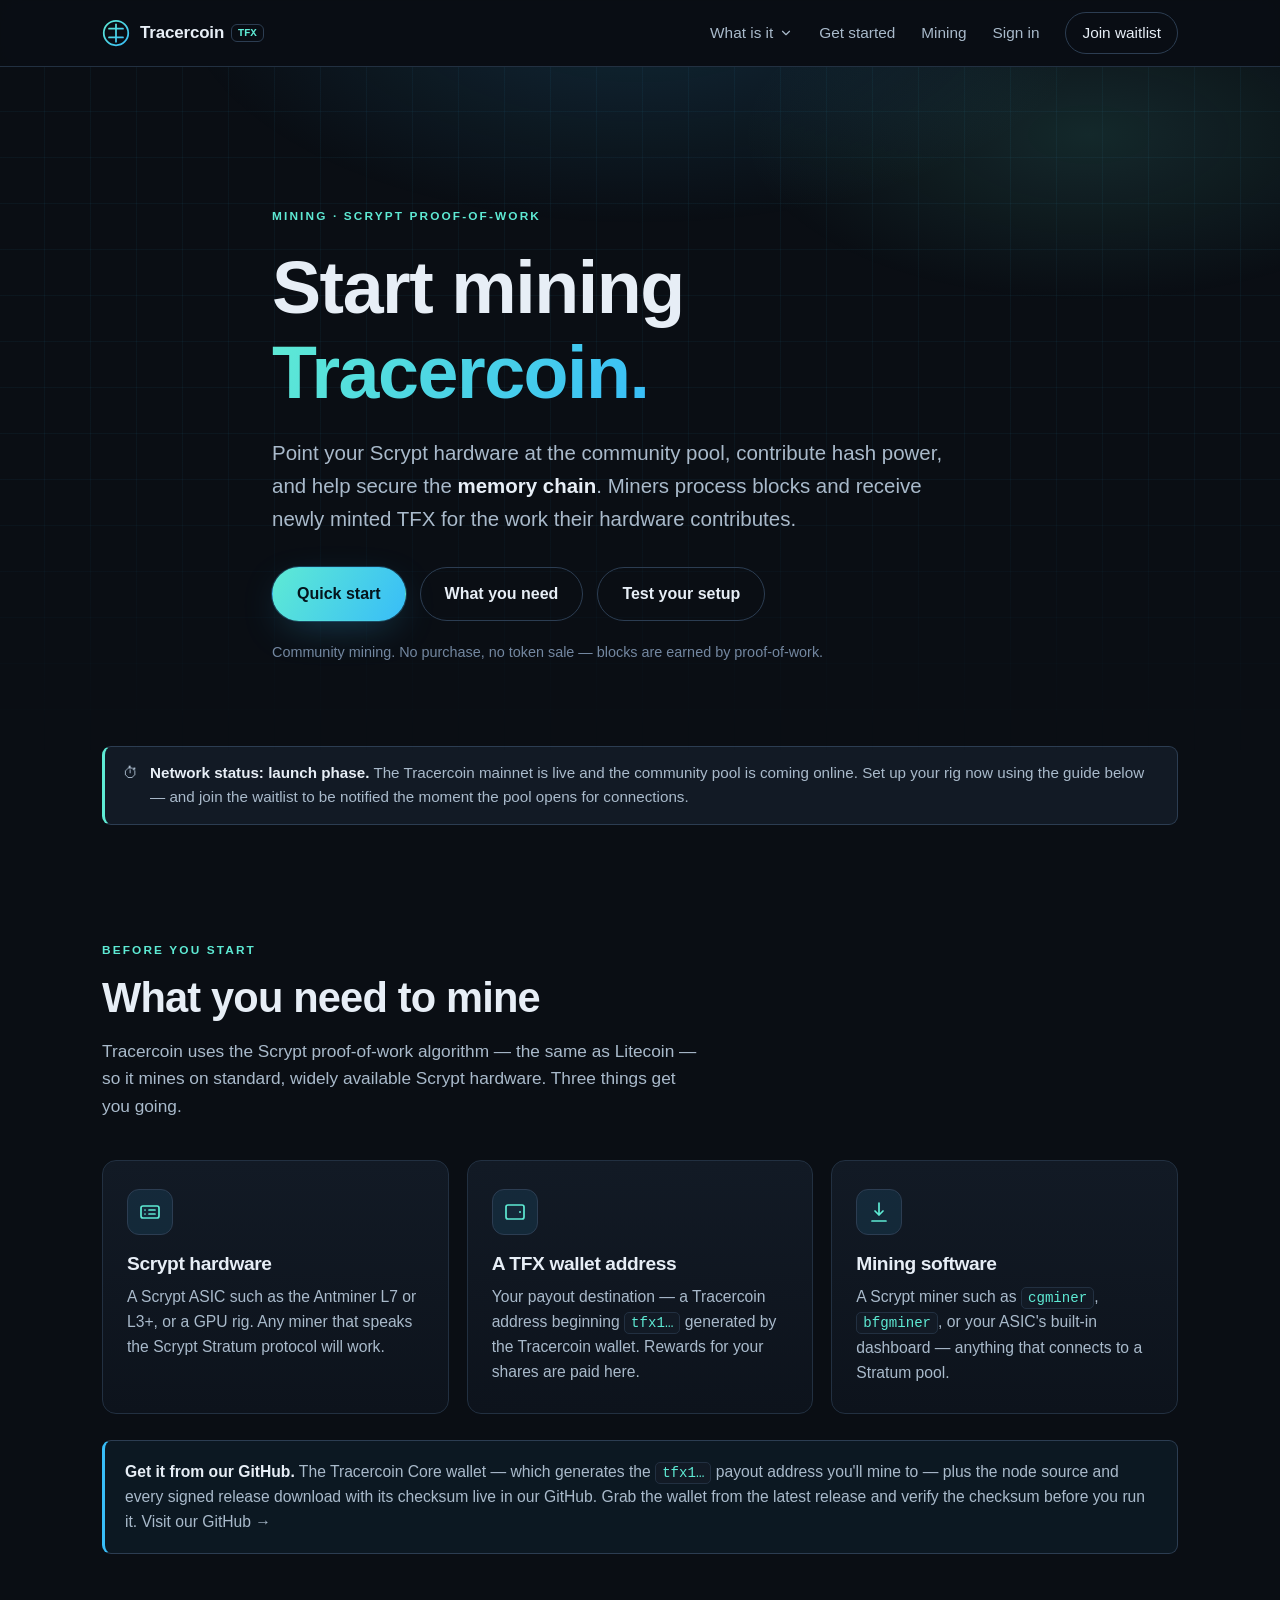
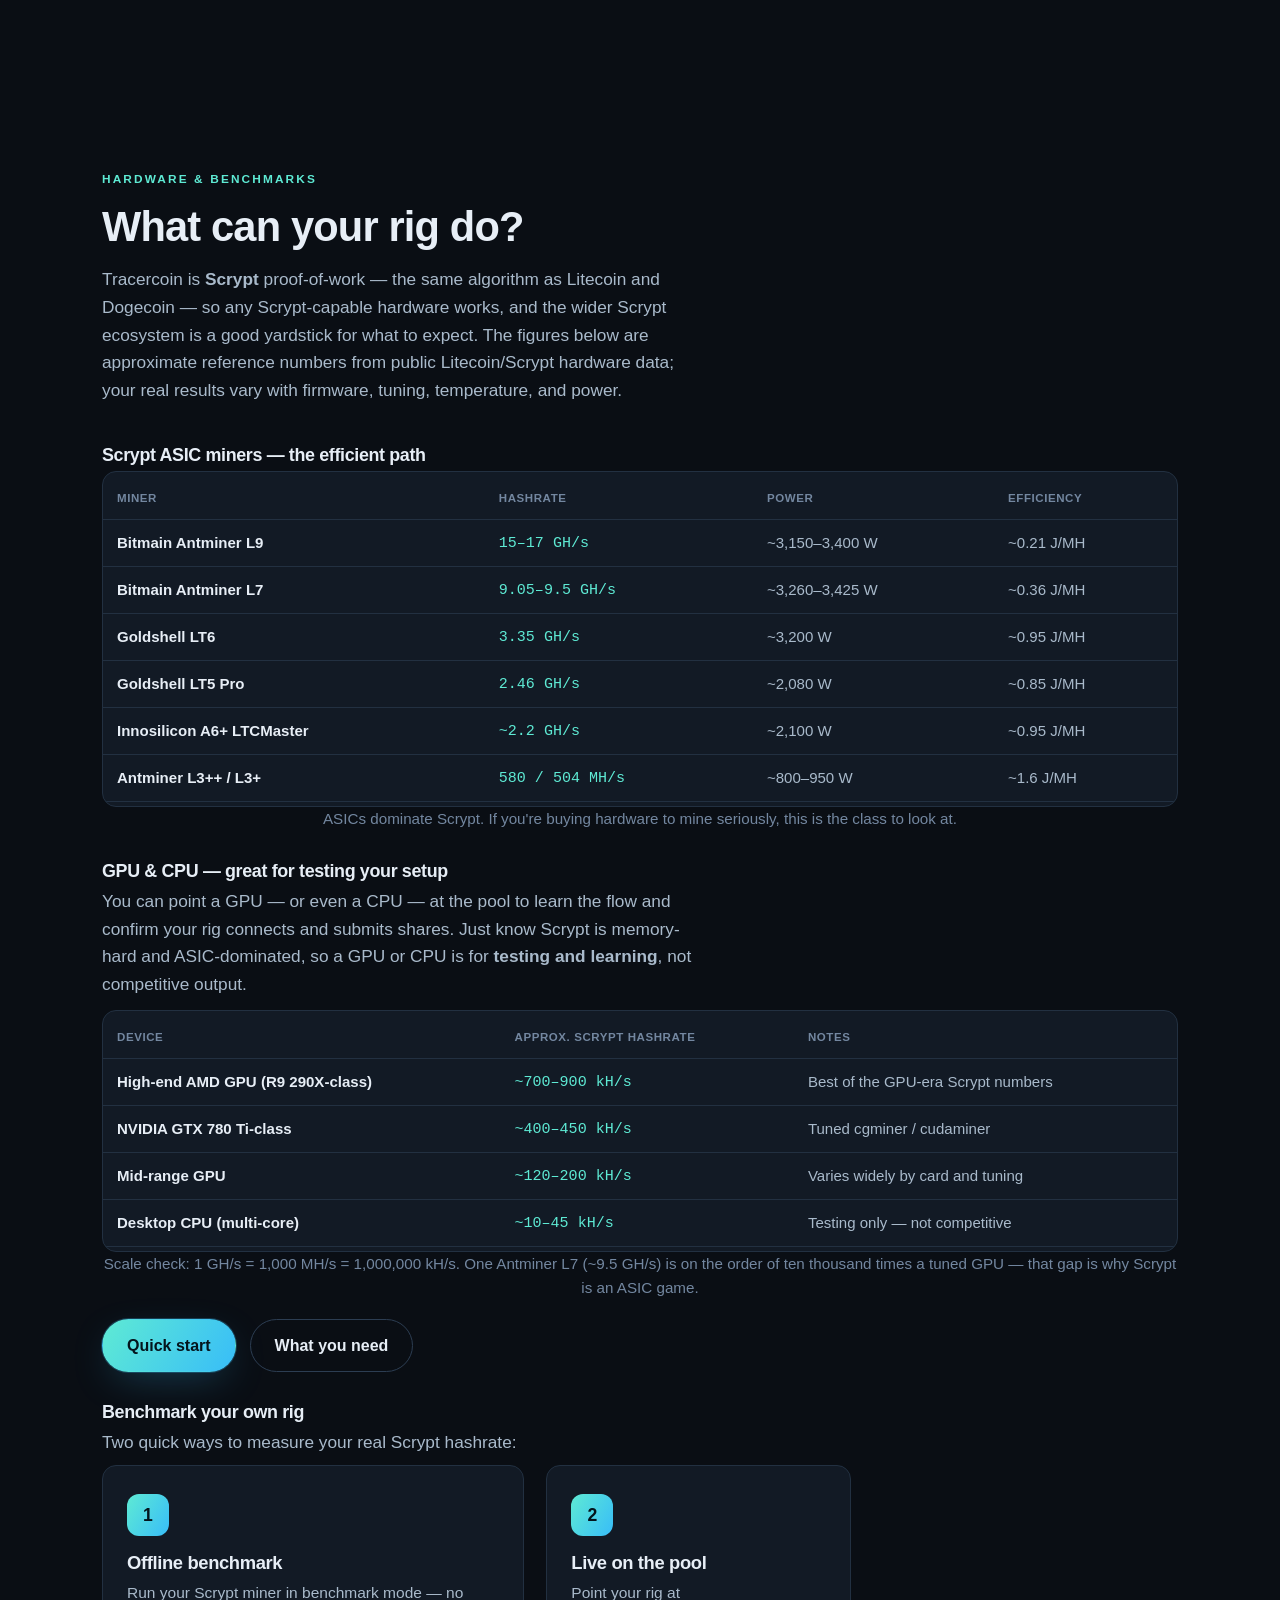
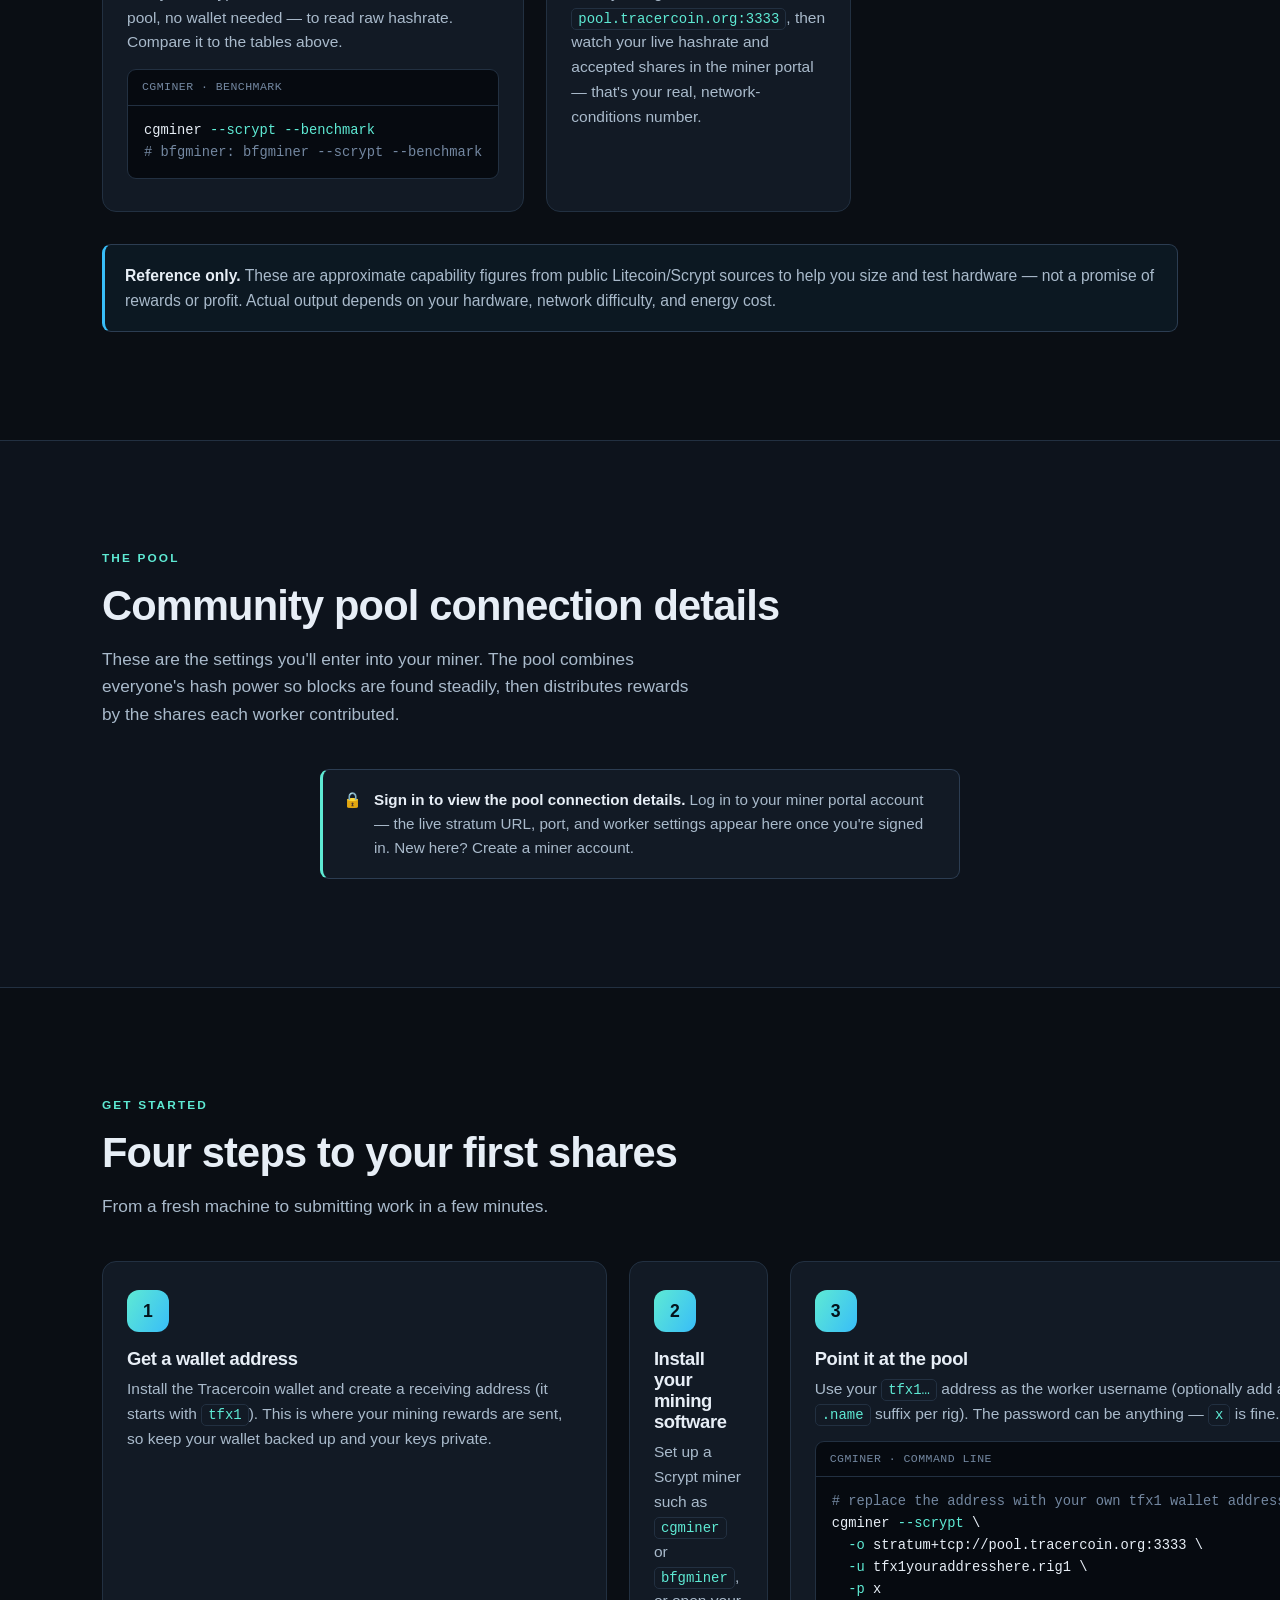
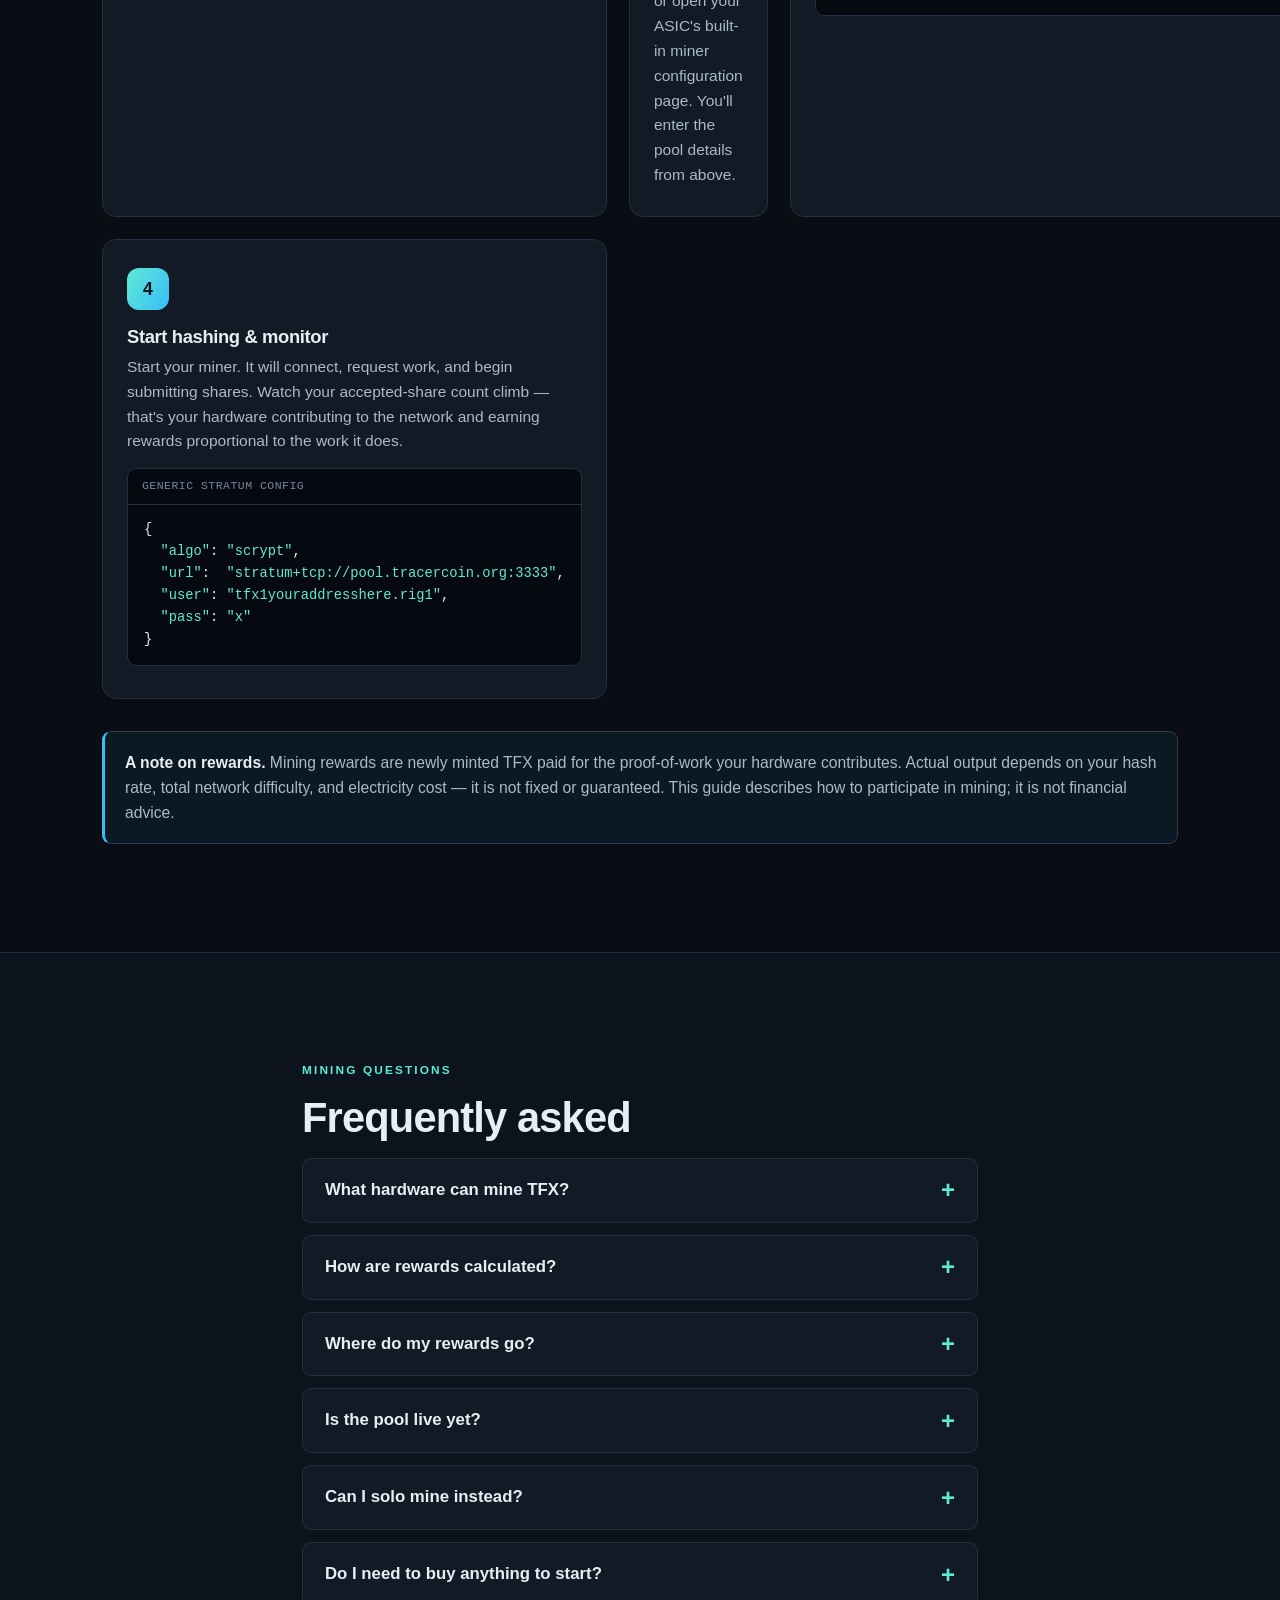
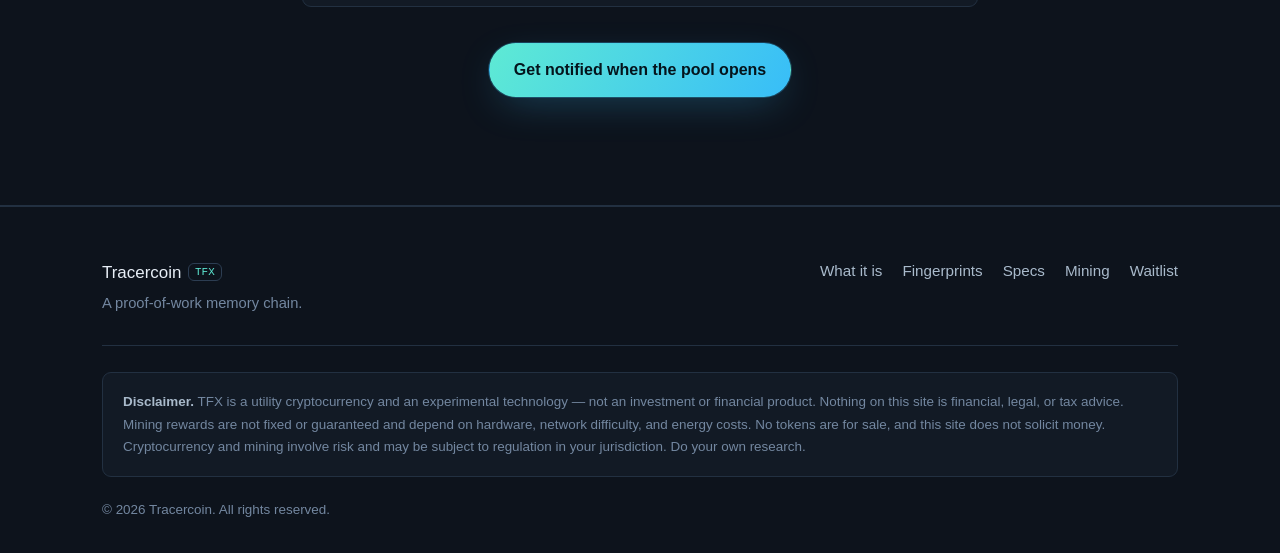
==== pool/index.html @ 8324f212 "Add GitHub downloads/source callout under 'What you need to mine'" ====
<!DOCTYPE html>
<html lang="en" data-tfx-auth="out" data-tfx-list="no" data-tfx-reg="no">
<head>
  <meta charset="UTF-8" />
  <meta name="viewport" content="width=device-width, initial-scale=1.0" />
  <title>Start Mining Tracercoin (TFX) — Pool Get-Started Guide</title>
  <meta name="description" content="Get started mining Tracercoin (TFX) on the community Scrypt pool. Point your Scrypt hardware at pool.tracercoin.org, configure a worker, and help secure the memory chain. Step-by-step setup guide." />

  <!-- Open Graph / social -->
  <meta property="og:type" content="website" />
  <meta property="og:title" content="Start Mining Tracercoin (TFX) — Pool Get-Started Guide" />
  <meta property="og:description" content="Point your Scrypt hardware at the Tracercoin community pool and help secure the proof-of-work memory chain. Step-by-step setup." />
  <meta property="og:url" content="https://tracercoin.org/pool/" />
  <meta property="og:image" content="/assets/og-image.svg" />
  <meta name="twitter:card" content="summary_large_image" />
  <meta name="theme-color" content="#0a0e14" />

  <link rel="icon" type="image/svg+xml" href="/assets/favicon.svg" />
  <link rel="stylesheet" href="/css/styles.css" />
  <!-- sets <html data-tfx-*> before paint (see /js/auth-state.js) -->
  <script src="/js/auth-state.js"></script>

  <style>
    /* Page-local styles for mining config blocks — uses the site's own tokens */
    .status-banner {
      display: flex; gap: 12px; align-items: flex-start;
      max-width: var(--maxw); margin: 0 auto; padding: 14px 18px;
      background: var(--surface); border: 1px solid var(--border-2);
      border-left: 3px solid var(--accent-2); border-radius: var(--radius-sm);
      color: var(--text-soft); font-size: .95rem;
    }
    .status-banner strong { color: var(--text); }
    .codeblock {
      position: relative; margin: 14px 0 4px;
      background: #060a10; border: 1px solid var(--border);
      border-radius: var(--radius-sm); overflow: hidden;
    }
    .codeblock-head {
      display: flex; justify-content: space-between; align-items: center;
      padding: 8px 14px; border-bottom: 1px solid var(--border);
      font-family: var(--mono); font-size: .72rem; letter-spacing: .04em;
      text-transform: uppercase; color: var(--text-dim);
    }
    .codeblock pre {
      margin: 0; padding: 14px 16px; overflow-x: auto;
      font-family: var(--mono); font-size: .86rem; line-height: 1.6;
      color: var(--text); tab-size: 2;
    }
    .codeblock pre .tok { color: var(--accent-2); }
    .codeblock pre .cmt { color: var(--text-dim); }
    .req-grid {
      display: grid; grid-template-columns: repeat(auto-fit, minmax(220px, 1fr));
      gap: 18px; margin-top: 26px;
    }
    .pool-params {
      display: grid; grid-template-columns: repeat(auto-fit, minmax(200px, 1fr));
      gap: 1px; background: var(--border); border: 1px solid var(--border);
      border-radius: var(--radius); overflow: hidden; margin-top: 24px;
    }
    .pool-param { background: var(--surface); padding: 18px 20px; }
    .pool-param dt { font-size: .74rem; text-transform: uppercase; letter-spacing: .06em; color: var(--text-dim); margin: 0 0 6px; }
    .pool-param dd { margin: 0; font-family: var(--mono); font-size: 1.02rem; color: var(--accent-2); word-break: break-all; }
    .inline-code { font-family: var(--mono); font-size: .9em; color: var(--accent-2); background: var(--surface); padding: 2px 6px; border-radius: 5px; border: 1px solid var(--border); }
    .bench { width: 100%; border-collapse: collapse; font-size: .94rem; margin: 6px 0 4px; }
    .bench th, .bench td { text-align: left; padding: 11px 14px; border-bottom: 1px solid var(--border); }
    .bench thead th { color: var(--text-dim); font-size: .72rem; text-transform: uppercase; letter-spacing: .05em; font-weight: 600; }
    .bench td { color: var(--text-soft); }
    .bench tbody td:first-child { color: var(--text); font-weight: 600; }
    .bench tbody td:nth-child(2) { font-family: var(--mono); color: var(--accent-2); white-space: nowrap; }
    .bench tbody tr:hover { background: var(--bg-alt); }
    .bench-wrap { overflow-x: auto; border: 1px solid var(--border); border-radius: var(--radius); background: var(--surface); }
    .hw-sub { margin: 30px 0 6px; font-size: 1.12rem; }
  </style>
</head>
<body>
  <a class="skip-link" href="#main">Skip to main content</a>

  <!-- ============ HEADER / NAV ============ -->
  <header class="site-header" id="top">
    <nav class="nav container" aria-label="Primary">
      <a class="brand" href="/" aria-label="Tracercoin home">
        <span class="brand-mark" aria-hidden="true">
          <svg viewBox="0 0 32 32" width="28" height="28" role="img" aria-hidden="true">
            <defs>
              <linearGradient id="lg" x1="0" y1="0" x2="1" y2="1">
                <stop offset="0" stop-color="#5eead4" />
                <stop offset="1" stop-color="#38bdf8" />
              </linearGradient>
            </defs>
            <circle cx="16" cy="16" r="14" fill="none" stroke="url(#lg)" stroke-width="2" />
            <path d="M16 6 v20 M8 11 h16 M8 21 h16" fill="none" stroke="url(#lg)" stroke-width="2" stroke-linecap="round" />
          </svg>
        </span>
        <span class="brand-name">Tracercoin <span class="ticker">TFX</span></span>
      </a>

      <button class="nav-toggle" aria-expanded="false" aria-controls="nav-links" aria-label="Toggle navigation menu">
        <span></span><span></span><span></span>
      </button>

      <ul class="nav-links" id="nav-links">
        <li class="nav-has-dropdown">
          <details class="nav-dropdown">
            <summary>What is it
              <svg class="caret" viewBox="0 0 24 24" width="14" height="14" aria-hidden="true"><path d="M6 9l6 6 6-6" fill="none" stroke="currentColor" stroke-width="2" stroke-linecap="round" stroke-linejoin="round"/></svg>
            </summary>
            <ul class="dropdown-menu">
              <li><a href="/about/#what">What is Tracercoin?<small>The proof-of-work memory chain</small></a></li>
              <li><a href="/about/#wallet">What is the Tracercoin wallet?<small>Hold, send &amp; receive TFX</small></a></li>
              <li><a href="/about/#exchange">What is the Tracercoin exchange?<small>Trading TFX — what's planned</small></a></li>
            </ul>
          </details>
        </li>
        <li><a href="/">Get started</a></li>
        <li><a href="/pool/" aria-current="page">Mining</a></li>
        <li data-tfx="auth-only"><a href="/status/">Status</a></li>
        <li data-tfx="auth-only"><a href="/portal/">Miner portal</a></li>
        <li data-tfx="auth-only"><button type="button" class="btn btn-ghost btn-sm" data-tfx-logout>Sign out</button></li>
        <li data-tfx="noauth-only"><a href="/portal/">Sign in</a></li>
        <li data-tfx="anon-only"><a class="btn btn-ghost btn-sm" href="/#waitlist">Join waitlist</a></li>
      </ul>
    </nav>
  </header>

  <main id="main">

    <!-- ============ HERO ============ -->
    <section class="hero" aria-labelledby="hero-title">
      <div class="hero-grid" aria-hidden="true"></div>
      <div class="container hero-inner">
        <p class="eyebrow">Mining &middot; Scrypt proof-of-work</p>
        <h1 id="hero-title">Start mining<br /><span class="grad-text">Tracercoin.</span></h1>
        <p class="hero-sub">
          Point your Scrypt hardware at the community pool, contribute hash power, and help secure the
          <strong>memory chain</strong>. Miners process blocks and receive newly minted TFX for the
          work their hardware contributes.
        </p>
        <div class="hero-cta">
          <a class="btn btn-primary" href="/pool/quick-start/">Quick start</a>
          <a class="btn btn-ghost" href="#requirements">What you need</a>
          <a class="btn btn-ghost" href="/pool/test-setup/">Test your setup</a>
        </div>
        <p class="hero-note">Community mining. No purchase, no token sale — blocks are earned by proof-of-work.</p>
      </div>
    </section>

    <div class="container" style="margin-top:-14px;margin-bottom:8px;">
      <div class="status-banner" role="note">
        <span aria-hidden="true">&#9201;</span>
        <span><strong>Network status: launch phase.</strong> The Tracercoin mainnet is live and the
        community pool is coming online. Set up your rig now using the guide below — and
        <a href="/#waitlist">join the waitlist</a> to be notified the moment the pool opens for
        connections.</span>
      </div>
    </div>

    <!-- ============ WHAT YOU NEED ============ -->
    <section id="requirements" class="section" aria-labelledby="req-title">
      <div class="container">
        <p class="section-eyebrow">Before you start</p>
        <h2 id="req-title" class="section-title">What you need to mine</h2>
        <p class="section-lead">
          Tracercoin uses the Scrypt proof-of-work algorithm — the same as Litecoin — so it mines on
          standard, widely available Scrypt hardware. Three things get you going.
        </p>

        <div class="req-grid">
          <article class="card">
            <div class="card-icon" aria-hidden="true">
              <svg viewBox="0 0 24 24" width="24" height="24"><rect x="3" y="6" width="18" height="12" rx="2" fill="none" stroke="currentColor" stroke-width="1.7"/><path d="M7 10h0M7 14h0M11 10h6M11 14h6" stroke="currentColor" stroke-width="1.7" stroke-linecap="round"/></svg>
            </div>
            <h3>Scrypt hardware</h3>
            <p>A Scrypt ASIC such as the Antminer L7 or L3+, or a GPU rig. Any miner that speaks the
              Scrypt Stratum protocol will work.</p>
          </article>

          <article class="card">
            <div class="card-icon" aria-hidden="true">
              <svg viewBox="0 0 24 24" width="24" height="24"><path d="M3 7a2 2 0 0 1 2-2h14a2 2 0 0 1 2 2v10a2 2 0 0 1-2 2H5a2 2 0 0 1-2-2Z M16 12h2" fill="none" stroke="currentColor" stroke-width="1.7" stroke-linejoin="round"/></svg>
            </div>
            <h3>A TFX wallet address</h3>
            <p>Your payout destination — a Tracercoin address beginning <span class="inline-code">tfx1&hellip;</span>
              generated by the Tracercoin wallet. Rewards for your shares are paid here.</p>
          </article>

          <article class="card">
            <div class="card-icon" aria-hidden="true">
              <svg viewBox="0 0 24 24" width="24" height="24"><path d="M12 3v12m0 0 4-4m-4 4-4-4M5 21h14" fill="none" stroke="currentColor" stroke-width="1.7" stroke-linejoin="round" stroke-linecap="round"/></svg>
            </div>
            <h3>Mining software</h3>
            <p>A Scrypt miner such as <span class="inline-code">cgminer</span>,
              <span class="inline-code">bfgminer</span>, or your ASIC's built-in dashboard —
              anything that connects to a Stratum pool.</p>
          </article>
        </div>

        <div class="callout" role="note" style="margin-top:26px;">
          <strong>Get it from our GitHub.</strong> The Tracercoin Core wallet — which generates the
          <span class="inline-code">tfx1…</span> payout address you'll mine to — plus the node source and
          every signed release download with its checksum live in our GitHub. Grab the wallet from the
          latest release and verify the checksum before you run it.
          <a href="https://github.com/TraceRcoin" target="_blank" rel="noopener">Visit our GitHub &rarr;</a>
        </div>
      </div>
    </section>

    <!-- ============ HARDWARE & BENCHMARKS ============ -->
    <section id="hardware" class="section" aria-labelledby="hw-title">
      <div class="container">
        <p class="section-eyebrow">Hardware &amp; benchmarks</p>
        <h2 id="hw-title" class="section-title">What can your rig do?</h2>
        <p class="section-lead">
          Tracercoin is <strong>Scrypt</strong> proof-of-work — the same algorithm as Litecoin and
          Dogecoin — so any Scrypt-capable hardware works, and the wider Scrypt ecosystem is a good
          yardstick for what to expect. The figures below are approximate reference numbers from
          public Litecoin/Scrypt hardware data; your real results vary with firmware, tuning,
          temperature, and power.
        </p>

        <h3 class="hw-sub">Scrypt ASIC miners — the efficient path</h3>
        <div class="bench-wrap">
          <table class="bench">
            <thead><tr><th>Miner</th><th>Hashrate</th><th>Power</th><th>Efficiency</th></tr></thead>
            <tbody>
              <tr><td>Bitmain Antminer L9</td><td>15–17 GH/s</td><td>~3,150–3,400 W</td><td>~0.21 J/MH</td></tr>
              <tr><td>Bitmain Antminer L7</td><td>9.05–9.5 GH/s</td><td>~3,260–3,425 W</td><td>~0.36 J/MH</td></tr>
              <tr><td>Goldshell LT6</td><td>3.35 GH/s</td><td>~3,200 W</td><td>~0.95 J/MH</td></tr>
              <tr><td>Goldshell LT5 Pro</td><td>2.46 GH/s</td><td>~2,080 W</td><td>~0.85 J/MH</td></tr>
              <tr><td>Innosilicon A6+ LTCMaster</td><td>~2.2 GH/s</td><td>~2,100 W</td><td>~0.95 J/MH</td></tr>
              <tr><td>Antminer L3++ / L3+</td><td>580 / 504 MH/s</td><td>~800–950 W</td><td>~1.6 J/MH</td></tr>
            </tbody>
          </table>
        </div>
        <p class="mining-note">ASICs dominate Scrypt. If you're buying hardware to mine seriously, this is the class to look at.</p>

        <h3 class="hw-sub">GPU &amp; CPU — great for testing your setup</h3>
        <p class="section-lead" style="margin-bottom:12px;">
          You can point a GPU — or even a CPU — at the pool to learn the flow and confirm your rig
          connects and submits shares. Just know Scrypt is memory-hard and ASIC-dominated, so a
          GPU or CPU is for <strong>testing and learning</strong>, not competitive output.
        </p>
        <div class="bench-wrap">
          <table class="bench">
            <thead><tr><th>Device</th><th>Approx. Scrypt hashrate</th><th>Notes</th></tr></thead>
            <tbody>
              <tr><td>High-end AMD GPU (R9 290X-class)</td><td>~700–900 kH/s</td><td>Best of the GPU-era Scrypt numbers</td></tr>
              <tr><td>NVIDIA GTX 780 Ti-class</td><td>~400–450 kH/s</td><td>Tuned cgminer / cudaminer</td></tr>
              <tr><td>Mid-range GPU</td><td>~120–200 kH/s</td><td>Varies widely by card and tuning</td></tr>
              <tr><td>Desktop CPU (multi-core)</td><td>~10–45 kH/s</td><td>Testing only — not competitive</td></tr>
            </tbody>
          </table>
        </div>
        <p class="mining-note">Scale check: 1&nbsp;GH/s = 1,000&nbsp;MH/s = 1,000,000&nbsp;kH/s. One Antminer L7 (~9.5&nbsp;GH/s) is on the order of ten thousand times a tuned GPU — that gap is why Scrypt is an ASIC game.</p>

        <div class="hero-cta" style="margin-top:18px;">
          <a class="btn btn-primary" href="/pool/quick-start/">Quick start</a>
          <a class="btn btn-ghost" href="#requirements">What you need</a>
        </div>

        <h3 class="hw-sub">Benchmark your own rig</h3>
        <p class="section-lead" style="margin-bottom:8px;">Two quick ways to measure your real Scrypt hashrate:</p>
        <ol class="steps">
          <li class="step">
            <div class="step-num" aria-hidden="true">1</div>
            <h3>Offline benchmark</h3>
            <p>Run your Scrypt miner in benchmark mode — no pool, no wallet needed — to read raw hashrate. Compare it to the tables above.</p>
            <div class="codeblock" role="group" aria-label="cgminer scrypt benchmark">
              <div class="codeblock-head"><span>cgminer &middot; benchmark</span></div>
              <pre>cgminer <span class="tok">--scrypt</span> <span class="tok">--benchmark</span>
<span class="cmt"># bfgminer: bfgminer --scrypt --benchmark</span></pre>
            </div>
          </li>
          <li class="step">
            <div class="step-num" aria-hidden="true">2</div>
            <h3>Live on the pool</h3>
            <p>Point your rig at <span class="inline-code">pool.tracercoin.org:3333</span>, then watch your live hashrate and accepted shares in the <a href="/portal/">miner portal</a> — that's your real, network-conditions number.</p>
          </li>
        </ol>

        <div class="callout" role="note" style="margin-top:24px;">
          <strong>Reference only.</strong> These are approximate capability figures from public
          Litecoin/Scrypt sources to help you size and test hardware — not a promise of rewards or
          profit. Actual output depends on your hardware, network difficulty, and energy cost.
        </div>
      </div>
    </section>

    <!-- ============ POOL DETAILS ============ -->
    <section id="pool" class="section section-alt" aria-labelledby="pool-title">
      <div class="container">
        <p class="section-eyebrow">The pool</p>
        <h2 id="pool-title" class="section-title">Community pool connection details</h2>
        <p class="section-lead">
          These are the settings you'll enter into your miner. The pool combines everyone's hash
          power so blocks are found steadily, then distributes rewards by the shares each worker
          contributed.
        </p>

        <!-- Not signed in yet: prompt to sign in before revealing live pool details -->
        <div class="gate-note" data-tfx="noauth-only" role="note">
          <span aria-hidden="true">&#128274;</span>
          <span><strong>Sign in to view the pool connection details.</strong>
          Log in to your <a href="/portal/">miner portal</a> account — the live stratum URL, port,
          and worker settings appear here once you're signed in. New here?
          <a href="/portal/">Create a miner account</a>.</span>
        </div>

        <dl class="pool-params" data-tfx="auth-only" aria-label="Tracercoin pool connection parameters">
          <div class="pool-param">
            <dt>Stratum URL</dt>
            <dd>stratum+tcp://pool.tracercoin.org</dd>
          </div>
          <div class="pool-param">
            <dt>Port</dt>
            <dd>3333</dd>
          </div>
          <div class="pool-param">
            <dt>Algorithm</dt>
            <dd>Scrypt</dd>
          </div>
          <div class="pool-param">
            <dt>Username</dt>
            <dd>your-tfx1-address.worker</dd>
          </div>
          <div class="pool-param">
            <dt>Password</dt>
            <dd>x</dd>
          </div>
          <div class="pool-param">
            <dt>Pool fee</dt>
            <dd>2%</dd>
          </div>
        </dl>
      </div>
    </section>

    <!-- ============ QUICK START ============ -->
    <section id="quickstart" class="section" aria-labelledby="qs-title">
      <div class="container">
        <p class="section-eyebrow">Get started</p>
        <h2 id="qs-title" class="section-title">Four steps to your first shares</h2>
        <p class="section-lead">
          From a fresh machine to submitting work in a few minutes.
        </p>

        <ol class="steps">
          <li class="step">
            <div class="step-num" aria-hidden="true">1</div>
            <h3>Get a wallet address</h3>
            <p>Install the Tracercoin wallet and create a receiving address (it starts with
              <span class="inline-code">tfx1</span>). This is where your mining rewards are sent, so
              keep your wallet backed up and your keys private.</p>
          </li>
          <li class="step">
            <div class="step-num" aria-hidden="true">2</div>
            <h3>Install your mining software</h3>
            <p>Set up a Scrypt miner such as <span class="inline-code">cgminer</span> or
              <span class="inline-code">bfgminer</span>, or open your ASIC's built-in miner
              configuration page. You'll enter the pool details from above.</p>
          </li>
          <li class="step">
            <div class="step-num" aria-hidden="true">3</div>
            <h3>Point it at the pool</h3>
            <p>Use your <span class="inline-code">tfx1&hellip;</span> address as the worker username
              (optionally add a <span class="inline-code">.name</span> suffix per rig). The password
              can be anything — <span class="inline-code">x</span> is fine.</p>

            <div class="codeblock" role="group" aria-label="cgminer example command">
              <div class="codeblock-head"><span>cgminer &middot; command line</span></div>
              <pre><span class="cmt"># replace the address with your own tfx1 wallet address</span>
cgminer <span class="tok">--scrypt</span> \
  <span class="tok">-o</span> stratum+tcp://pool.tracercoin.org:3333 \
  <span class="tok">-u</span> tfx1youraddresshere.rig1 \
  <span class="tok">-p</span> x</pre>
            </div>
          </li>
          <li class="step">
            <div class="step-num" aria-hidden="true">4</div>
            <h3>Start hashing &amp; monitor</h3>
            <p>Start your miner. It will connect, request work, and begin submitting shares. Watch
              your accepted-share count climb — that's your hardware contributing to the network and
              earning rewards proportional to the work it does.</p>

            <div class="codeblock" role="group" aria-label="Generic Stratum config example">
              <div class="codeblock-head"><span>generic stratum config</span></div>
              <pre>{
  <span class="tok">"algo"</span>: <span class="tok">"scrypt"</span>,
  <span class="tok">"url"</span>:  <span class="tok">"stratum+tcp://pool.tracercoin.org:3333"</span>,
  <span class="tok">"user"</span>: <span class="tok">"tfx1youraddresshere.rig1"</span>,
  <span class="tok">"pass"</span>: <span class="tok">"x"</span>
}</pre>
            </div>
          </li>
        </ol>

        <div class="callout" role="note">
          <strong>A note on rewards.</strong> Mining rewards are newly minted TFX paid for the
          proof-of-work your hardware contributes. Actual output depends on your hash rate, total
          network difficulty, and electricity cost — it is not fixed or guaranteed. This guide
          describes how to participate in mining; it is not financial advice.
        </div>
      </div>
    </section>

    <!-- ============ FAQ ============ -->
    <section id="faq" class="section section-alt" aria-labelledby="faq-title">
      <div class="container narrow">
        <p class="section-eyebrow">Mining questions</p>
        <h2 id="faq-title" class="section-title">Frequently asked</h2>

        <div class="faq">
          <details class="faq-item">
            <summary>What hardware can mine TFX?</summary>
            <div class="faq-body">
              <p>Any Scrypt-capable miner. Scrypt ASICs such as the Antminer L7 and L3+ are the most
                efficient, but GPUs running a Scrypt miner work too. Because Tracercoin uses the same
                algorithm as Litecoin, hardware built for Scrypt mining is directly compatible.</p>
            </div>
          </details>

          <details class="faq-item">
            <summary>How are rewards calculated?</summary>
            <div class="faq-body">
              <p>The pool finds blocks with everyone's combined hash power and distributes the reward
                by the share of work each miner contributed. The block reward is 400 TFX at launch,
                halving every 840,000 blocks, with a 2.5-minute target block time. A 2% pool fee
                covers operation.</p>
            </div>
          </details>

          <details class="faq-item">
            <summary>Where do my rewards go?</summary>
            <div class="faq-body">
              <p>To the <span class="inline-code">tfx1&hellip;</span> wallet address you set as your
                worker username. Keep that wallet backed up — whoever holds the keys holds the coins.</p>
            </div>
          </details>

          <details class="faq-item">
            <summary>Is the pool live yet?</summary>
            <div class="faq-body">
              <p>The mainnet chain is live and the community pool is coming online during the launch
                phase. You can prepare your rig now using this guide. Join the
                <a href="/#waitlist">waitlist</a> to be notified the moment the pool opens for
                connections.</p>
            </div>
          </details>

          <details class="faq-item">
            <summary>Can I solo mine instead?</summary>
            <div class="faq-body">
              <p>Yes — you can run a full Tracercoin node and mine directly against it. Pool mining is
                recommended for most people because it smooths out rewards into steady, frequent
                payouts rather than waiting to find a whole block on your own.</p>
            </div>
          </details>

          <details class="faq-item">
            <summary>Do I need to buy anything to start?</summary>
            <div class="faq-body">
              <p>No. There is no token sale or purchase. TFX is earned by mining once the network is
                live — you only need Scrypt hardware, electricity, and a wallet address.</p>
            </div>
          </details>
        </div>

        <div style="text-align:center;margin-top:36px;" data-tfx="anon-only">
          <a class="btn btn-primary" href="/#waitlist">Get notified when the pool opens</a>
        </div>
      </div>
    </section>
  </main>

  <!-- ============ FOOTER ============ -->
  <footer class="site-footer">
    <div class="container">
      <div class="footer-top">
        <div class="footer-brand">
          <span class="brand-name">Tracercoin <span class="ticker">TFX</span></span>
          <p class="footer-tag">A proof-of-work memory chain.</p>
        </div>
        <nav class="footer-nav" aria-label="Footer">
          <a href="/about/#what">What it is</a>
          <a href="/about/#fingerprints">Fingerprints</a>
          <a href="/about/#specs">Specs</a>
          <a href="/pool/">Mining</a>
          <a href="/#waitlist" data-tfx="anon-only">Waitlist</a>
        </nav>
      </div>

      <div class="disclaimer" role="contentinfo">
        <p>
          <strong>Disclaimer.</strong> TFX is a utility cryptocurrency and an experimental technology —
          not an investment or financial product. Nothing on this site is financial, legal, or tax advice.
          Mining rewards are not fixed or guaranteed and depend on hardware, network difficulty, and
          energy costs. No tokens are for sale, and this site does not solicit money.
          Cryptocurrency and mining involve risk and may be subject to regulation in your jurisdiction.
          Do your own research.
        </p>
      </div>

      <p class="copyright">&copy; <span id="year">2026</span> Tracercoin. All rights reserved.</p>
    </div>
  </footer>

  <script src="/js/main.js" defer></script>
</body>
</html>
---- css/styles.css ----
/* ============================================================
   Tracercoin (TFX) — landing page styles
   Vanilla CSS. Dark, modern crypto/tech aesthetic.
   ============================================================ */

:root {
  /* palette */
  --bg:        #0a0e14;
  --bg-alt:    #0d131c;
  --surface:   #121a25;
  --surface-2: #17212f;
  --border:    #223041;
  --border-2:  #2c3d52;

  --text:      #e7eef6;
  --text-soft: #a9bacb;
  --text-dim:  #7387a0;

  --accent:    #38bdf8; /* sky */
  --accent-2:  #5eead4; /* teal */
  --accent-ink:#04141c;

  --danger:    #f87171;
  --success:   #4ade80;

  --radius:    14px;
  --radius-sm: 9px;
  --maxw:      1120px;

  --shadow:    0 18px 50px -20px rgba(0,0,0,.7);
  --glow:      0 0 0 1px rgba(56,189,248,.25), 0 12px 40px -12px rgba(56,189,248,.35);

  --font: -apple-system, BlinkMacSystemFont, "Segoe UI", Roboto, Helvetica, Arial,
          "Apple Color Emoji", "Segoe UI Emoji", sans-serif;
  --mono: ui-monospace, SFMono-Regular, "SF Mono", Menlo, Consolas, monospace;
}

/* ---------- reset ---------- */
*, *::before, *::after { box-sizing: border-box; }
* { margin: 0; }
html { scroll-behavior: smooth; -webkit-text-size-adjust: 100%; }
@media (prefers-reduced-motion: reduce) {
  html { scroll-behavior: auto; }
  *, *::before, *::after { animation-duration: .01ms !important; transition-duration: .01ms !important; }
}

body {
  font-family: var(--font);
  background: var(--bg);
  color: var(--text);
  line-height: 1.6;
  -webkit-font-smoothing: antialiased;
  text-rendering: optimizeLegibility;
  overflow-x: hidden;
}

img, svg { display: block; max-width: 100%; }
a { color: inherit; text-decoration: none; }

/* ---------- layout ---------- */
.container { width: 100%; max-width: var(--maxw); margin-inline: auto; padding-inline: 22px; }
.container.narrow { max-width: 720px; }

.section { padding: clamp(56px, 9vw, 108px) 0; }
.section-alt { background: var(--bg-alt); border-top: 1px solid var(--border); border-bottom: 1px solid var(--border); }

/* ---------- accessibility ---------- */
.skip-link {
  position: absolute; left: -999px; top: 0; z-index: 1000;
  background: var(--accent); color: var(--accent-ink);
  padding: 10px 16px; border-radius: 0 0 var(--radius-sm) 0; font-weight: 700;
}
.skip-link:focus { left: 0; }

:focus-visible {
  outline: 2px solid var(--accent);
  outline-offset: 2px;
  border-radius: 4px;
}

/* ---------- typography ---------- */
h1, h2, h3 { line-height: 1.15; letter-spacing: -0.02em; font-weight: 700; }

.eyebrow, .section-eyebrow {
  text-transform: uppercase;
  letter-spacing: .18em;
  font-size: .74rem;
  font-weight: 700;
  color: var(--accent-2);
}
.section-eyebrow { margin-bottom: 14px; }

.section-title { font-size: clamp(1.7rem, 3.6vw, 2.6rem); margin-bottom: 16px; }
.section-lead { color: var(--text-soft); font-size: 1.08rem; max-width: 62ch; margin-bottom: 40px; }

.grad-text {
  background: linear-gradient(120deg, var(--accent-2), var(--accent));
  -webkit-background-clip: text; background-clip: text;
  -webkit-text-fill-color: transparent; color: transparent;
}

/* ---------- buttons ---------- */
.btn {
  display: inline-flex; align-items: center; justify-content: center; gap: 8px;
  font-family: inherit; font-weight: 600; font-size: 1rem;
  padding: 13px 24px; border-radius: 999px; border: 1px solid transparent;
  cursor: pointer; transition: transform .15s ease, box-shadow .2s ease, background .2s ease, border-color .2s ease;
  white-space: nowrap;
}
.btn-sm { padding: 8px 16px; font-size: .92rem; }
.btn-block { width: 100%; }

.btn-primary {
  background: linear-gradient(120deg, var(--accent-2), var(--accent));
  color: var(--accent-ink);
  box-shadow: var(--glow);
}
.btn-primary:hover { transform: translateY(-2px); box-shadow: 0 0 0 1px rgba(56,189,248,.4), 0 18px 44px -12px rgba(56,189,248,.5); }
.btn-primary:disabled { opacity: .6; cursor: progress; transform: none; }

.btn-ghost {
  background: transparent; color: var(--text);
  border-color: var(--border-2);
}
.btn-ghost:hover { border-color: var(--accent); color: #fff; transform: translateY(-2px); }

/* ---------- header / nav ---------- */
.site-header {
  position: sticky; top: 0; z-index: 100;
  background: rgba(10,14,20,.82);
  backdrop-filter: saturate(160%) blur(12px);
  border-bottom: 1px solid var(--border);
}
.nav { display: flex; align-items: center; justify-content: space-between; height: 66px; }
.brand { display: inline-flex; align-items: center; gap: 10px; font-weight: 700; letter-spacing: -.01em; }
.brand-mark { display: inline-flex; }
.brand-name { font-size: 1.06rem; }
.ticker {
  font-family: var(--mono); font-size: .68rem; color: var(--accent-2);
  border: 1px solid var(--border-2); padding: 2px 6px; border-radius: 6px;
  vertical-align: middle; margin-left: 2px;
}

.nav-links { list-style: none; display: flex; align-items: center; gap: 26px; padding: 0; }
.nav-links a { color: var(--text-soft); font-size: .96rem; font-weight: 500; transition: color .15s; }
.nav-links a:hover { color: var(--text); }
.nav-links .btn { color: var(--text); }

.nav-toggle {
  display: none; flex-direction: column; gap: 5px; background: none; border: 0;
  padding: 8px; cursor: pointer;
}
.nav-toggle span { width: 24px; height: 2px; background: var(--text); border-radius: 2px; transition: .2s; }
.nav-toggle[aria-expanded="true"] span:nth-child(1) { transform: translateY(7px) rotate(45deg); }
.nav-toggle[aria-expanded="true"] span:nth-child(2) { opacity: 0; }
.nav-toggle[aria-expanded="true"] span:nth-child(3) { transform: translateY(-7px) rotate(-45deg); }

/* ---------- hero ---------- */
.hero { position: relative; overflow: hidden; padding: clamp(70px, 12vw, 140px) 0 clamp(56px, 9vw, 96px); }
.hero-grid {
  position: absolute; inset: -2px; z-index: 0; pointer-events: none;
  background-image:
    radial-gradient(60% 55% at 50% -10%, rgba(56,189,248,.16), transparent 60%),
    radial-gradient(45% 40% at 85% 10%, rgba(94,234,212,.12), transparent 60%),
    linear-gradient(to right, rgba(56,189,248,.05) 1px, transparent 1px),
    linear-gradient(to bottom, rgba(56,189,248,.05) 1px, transparent 1px);
  background-size: auto, auto, 46px 46px, 46px 46px;
  mask-image: linear-gradient(to bottom, #000 0%, #000 55%, transparent 100%);
  -webkit-mask-image: linear-gradient(to bottom, #000 0%, #000 55%, transparent 100%);
}
.hero-inner { position: relative; z-index: 1; max-width: 780px; }
.hero .eyebrow { margin-bottom: 20px; }
.hero h1 { font-size: clamp(2.6rem, 7vw, 4.6rem); margin-bottom: 22px; }
.hero-sub { font-size: clamp(1.06rem, 2vw, 1.28rem); color: var(--text-soft); max-width: 60ch; margin-bottom: 32px; }
.hero-sub strong { color: var(--text); }
.hero-cta { display: flex; flex-wrap: wrap; gap: 14px; margin-bottom: 20px; }
.hero-note { font-size: .9rem; color: var(--text-dim); }

/* ---------- cards ---------- */
.cards { display: grid; grid-template-columns: repeat(3, 1fr); gap: 20px; }
.card {
  background: linear-gradient(180deg, var(--surface), var(--bg-alt));
  border: 1px solid var(--border);
  border-radius: var(--radius);
  padding: 28px 24px;
  transition: transform .2s ease, border-color .2s ease, box-shadow .2s ease;
}
.card:hover { transform: translateY(-4px); border-color: var(--border-2); box-shadow: var(--shadow); }
.card-icon {
  width: 46px; height: 46px; display: grid; place-items: center;
  border-radius: 12px; color: var(--accent-2);
  background: rgba(56,189,248,.1); border: 1px solid var(--border-2);
  margin-bottom: 18px;
}
.card h3 { font-size: 1.2rem; margin-bottom: 8px; }
.card p { color: var(--text-soft); font-size: .98rem; }

/* ---------- steps ---------- */
.steps {
  list-style: none; padding: 0; margin: 0 0 32px;
  display: grid; grid-template-columns: repeat(3, 1fr); gap: 22px; counter-reset: step;
}
.step {
  position: relative;
  background: var(--surface);
  border: 1px solid var(--border);
  border-radius: var(--radius);
  padding: 28px 24px;
}
.step-num {
  width: 42px; height: 42px; border-radius: 12px;
  display: grid; place-items: center; font-weight: 700; font-size: 1.1rem;
  background: linear-gradient(120deg, var(--accent-2), var(--accent));
  color: var(--accent-ink); margin-bottom: 16px;
}
.step h3 { font-size: 1.15rem; margin-bottom: 8px; }
.step p { color: var(--text-soft); font-size: .97rem; }

.callout {
  background: rgba(56,189,248,.06);
  border: 1px solid var(--border-2);
  border-left: 3px solid var(--accent);
  border-radius: var(--radius-sm);
  padding: 18px 20px; color: var(--text-soft); font-size: .98rem;
}
.callout strong { color: var(--text); }

/* ---------- specs / stats ---------- */
.stats {
  display: grid; grid-template-columns: repeat(3, 1fr); gap: 16px; margin: 0 0 44px;
}
.stat {
  background: var(--surface);
  border: 1px solid var(--border);
  border-radius: var(--radius);
  padding: 22px 22px 20px;
}
.stat dt {
  text-transform: uppercase; letter-spacing: .12em; font-size: .72rem;
  color: var(--text-dim); font-weight: 700; margin-bottom: 10px;
}
.stat dd { display: flex; align-items: baseline; gap: 8px; flex-wrap: wrap; }
.stat-num { font-size: 1.9rem; font-weight: 700; letter-spacing: -.02em; color: var(--text); }
.stat-unit { font-size: .92rem; color: var(--text-soft); }
.stat-quote { font-size: 1.02rem; color: var(--accent-2); font-style: italic; }

/* fair launch */
.fairlaunch {
  display: grid; grid-template-columns: 1fr 1fr; gap: 34px; align-items: center;
  background: linear-gradient(120deg, var(--surface), var(--bg-alt));
  border: 1px solid var(--border); border-radius: var(--radius);
  padding: 32px; margin-bottom: 24px;
}
.fairlaunch h3 { font-size: 1.35rem; margin-bottom: 10px; }
.fairlaunch p { color: var(--text-soft); }
.fairlaunch-bar { width: 100%; }
.bar {
  display: flex; width: 100%; height: 58px; border-radius: 12px; overflow: hidden;
  border: 1px solid var(--border-2);
}
.bar-mined, .bar-dev {
  display: grid; place-items: center; padding: 0 8px; text-align: center;
}
.bar-mined { background: linear-gradient(120deg, var(--accent-2), var(--accent)); color: var(--accent-ink); }
.bar-dev { background: var(--surface-2); color: var(--text-soft); }
.bar-label { font-size: .78rem; font-weight: 700; line-height: 1.2; }

.mining-note { color: var(--text-dim); font-size: .95rem; text-align: center; }

/* ---------- waitlist form ---------- */
.waitlist-form {
  position: relative;
  /* gradient border via padding-box/border-box layering */
  background:
    linear-gradient(var(--surface), var(--surface-2)) padding-box,
    linear-gradient(135deg, rgba(94,234,212,.55), rgba(56,189,248,.55)) border-box;
  border: 1px solid transparent;
  border-radius: var(--radius);
  padding: 34px 30px 30px;
  box-shadow: var(--shadow);
  overflow: hidden;
  isolation: isolate;
}
/* soft accent glow bleeding down from the top edge */
.waitlist-form::before {
  content: "";
  position: absolute; inset: 0; z-index: -1; pointer-events: none;
  background: radial-gradient(130% 90% at 50% -20%, rgba(56,189,248,.16), transparent 62%);
}
/* thin luminous accent strip along the top of the card */
.waitlist-form::after {
  content: "";
  position: absolute; top: 0; left: 0; right: 0; height: 3px; z-index: 1;
  background: linear-gradient(120deg, var(--accent-2), var(--accent));
  opacity: .9;
}

.field { margin-bottom: 6px; }
.field label {
  display: block; font-weight: 700; font-size: .8rem; margin-bottom: 9px;
  text-transform: uppercase; letter-spacing: .06em; color: var(--text-soft);
}
.field input[type="email"],
.field input[type="tel"] {
  width: 100%; font-family: inherit; font-size: 1.02rem; color: var(--text);
  background: rgba(6,10,16,.72); border: 1px solid var(--border-2); border-radius: var(--radius-sm);
  padding: 15px 16px; transition: border-color .15s, box-shadow .15s, background .15s;
}
.field input::placeholder { color: var(--text-dim); }
.field input:hover { border-color: #38506c; }
.field input:focus-visible {
  outline: none; border-color: var(--accent); background: rgba(6,10,16,.9);
  box-shadow: 0 0 0 3px rgba(56,189,248,.22), 0 0 22px -6px rgba(56,189,248,.45);
}
.field input[aria-invalid="true"] { border-color: var(--danger); }

.field-hint { margin: 8px 0 0; font-size: .82rem; color: var(--text-dim); }
.field-error { color: var(--danger); font-size: .88rem; margin-top: 8px; }

/* "and / or" divider between the email and phone fields — centered pill */
.or-divider {
  display: flex; align-items: center; gap: 14px; margin: 22px 0;
  color: var(--text-dim); font-size: .72rem; text-transform: uppercase; letter-spacing: .12em;
}
.or-divider::before, .or-divider::after {
  content: ""; flex: 1; height: 1px;
  background: linear-gradient(to right, transparent, var(--border-2), transparent);
}
.or-divider span {
  padding: 5px 14px; border: 1px solid var(--border-2); border-radius: 999px;
  background: var(--surface); font-weight: 700; color: var(--text-soft);
}

.hp-field { position: absolute; left: -9999px; width: 1px; height: 1px; overflow: hidden; }

#waitlist-submit { margin-top: 18px; }

.form-status { margin-top: 16px; font-size: .96rem; text-align: center; min-height: 1.2em; }
.form-status.is-success { color: var(--success); font-weight: 600; }
.form-status.is-error { color: var(--danger); font-weight: 600; }
.form-fineprint { margin-top: 14px; font-size: .82rem; color: var(--text-dim); text-align: center; }

/* success state */
.waitlist-form.is-done .field,
.waitlist-form.is-done .or-divider,
.waitlist-form.is-done #waitlist-submit,
.waitlist-form.is-done .hp-field,
.waitlist-form.is-done .form-fineprint { display: none; }
/* the verification step is appended after is-done — keep ITS field visible */
.waitlist-form.is-done .verify-panel .field { display: block; }

/* SMS verification step */
.verify-panel { padding: 4px 0; }
.verify-panel h3 { font-size: 1.3rem; margin-bottom: 8px; }
.verify-panel > p { color: var(--text-soft); margin-bottom: 18px; }
.verify-panel .field { margin-bottom: 8px; }
.linklike {
  display: inline-block; margin-top: 14px; padding: 0;
  background: none; border: none; cursor: pointer;
  font: inherit; color: var(--accent); text-decoration: underline;
}
.linklike:disabled { color: var(--text-dim); cursor: default; text-decoration: none; }

.success-panel { text-align: center; padding: 8px 0; }
.success-panel .check {
  width: 60px; height: 60px; border-radius: 50%; margin: 0 auto 18px;
  display: grid; place-items: center;
  background: rgba(74,222,128,.12); border: 1px solid rgba(74,222,128,.4); color: var(--success);
}
.success-panel h3 { font-size: 1.35rem; margin-bottom: 8px; }
.success-panel p { color: var(--text-soft); }

/* ---------- FAQ ---------- */
.faq { display: grid; gap: 12px; }
.faq-item {
  background: var(--surface);
  border: 1px solid var(--border);
  border-radius: var(--radius-sm);
  overflow: hidden;
}
.faq-item summary {
  cursor: pointer; list-style: none; padding: 18px 22px;
  font-weight: 600; font-size: 1.05rem; display: flex; align-items: center;
  justify-content: space-between; gap: 16px;
}
.faq-item summary::-webkit-details-marker { display: none; }
.faq-item summary::after {
  content: "+"; font-size: 1.5rem; color: var(--accent-2); line-height: 1; transition: transform .2s;
}
.faq-item[open] summary::after { transform: rotate(45deg); }
.faq-body { padding: 0 22px 20px; color: var(--text-soft); }

/* ---------- footer ---------- */
.site-footer { border-top: 1px solid var(--border); background: var(--bg-alt); padding: 52px 0 34px; }
.footer-top {
  display: flex; align-items: flex-start; justify-content: space-between; gap: 30px; flex-wrap: wrap;
  padding-bottom: 30px; border-bottom: 1px solid var(--border); margin-bottom: 26px;
}
.footer-tag { color: var(--text-dim); font-size: .92rem; margin-top: 6px; }
.footer-nav { display: flex; flex-wrap: wrap; gap: 20px; }
.footer-nav a { color: var(--text-soft); font-size: .95rem; }
.footer-nav a:hover { color: var(--text); }

.disclaimer {
  background: var(--surface); border: 1px solid var(--border); border-radius: var(--radius-sm);
  padding: 18px 20px; margin-bottom: 22px;
}
.disclaimer p { color: var(--text-dim); font-size: .84rem; line-height: 1.65; }
.disclaimer strong { color: var(--text-soft); }
.copyright { color: var(--text-dim); font-size: .84rem; }

/* ============================================================
   Responsive
   ============================================================ */
@media (max-width: 900px) {
  .cards, .steps { grid-template-columns: 1fr; }
  .stats { grid-template-columns: repeat(2, 1fr); }
  .fairlaunch { grid-template-columns: 1fr; }
}

@media (max-width: 720px) {
  .nav-toggle { display: flex; }
  .nav-links {
    position: absolute; top: 66px; left: 0; right: 0;
    flex-direction: column; align-items: stretch; gap: 0;
    background: var(--bg-alt); border-bottom: 1px solid var(--border);
    padding: 8px 22px 18px;
    max-height: 0; overflow: hidden; visibility: hidden;
    transition: max-height .25s ease, padding .25s ease;
  }
  .nav-links.open { max-height: 340px; visibility: visible; }
  .nav-links li { border-bottom: 1px solid var(--border); }
  .nav-links li:last-child { border-bottom: 0; padding-top: 12px; }
  .nav-links a { display: block; padding: 14px 4px; }
  .nav-links .btn { justify-content: center; }
}

@media (max-width: 480px) {
  .stats { grid-template-columns: 1fr; }
  .hero-cta .btn { flex: 1 1 auto; }
  .waitlist-form { padding: 22px; }
}

/* ============================================================
   Account / waitlist-aware visibility
   Driven by <html data-tfx-auth|data-tfx-list|data-tfx-reg>,
   set synchronously by /js/auth-state.js (see that file).
   Progressive enhancement: with JS off, no rule matches and
   every view stays visible.
   ============================================================ */
html[data-tfx-reg="no"]   [data-tfx="reg-only"]    { display: none !important; }
html[data-tfx-reg="yes"]  [data-tfx="anon-only"]   { display: none !important; }
html[data-tfx-list="no"]  [data-tfx="list-only"]   { display: none !important; }
/* Portal-login-specific (used to gate live pool connection details) */
html[data-tfx-auth="out"] [data-tfx="auth-only"]   { display: none !important; }
html[data-tfx-auth="in"]  [data-tfx="noauth-only"] { display: none !important; }

/* ---------- header: "What is it" dropdown + logout ---------- */
/* The <summary> fills the 66px header height so "What is it" sits on the
   same line as the other nav items, and the panel drops straight below the
   header, left-aligned so it never runs off the edge of the screen. */
.nav-has-dropdown { display: flex; align-items: stretch; }
.nav-dropdown { position: relative; display: flex; align-items: stretch; }
.nav-dropdown > summary {
  list-style: none; cursor: pointer; display: inline-flex; align-items: center; gap: 6px;
  height: 66px; color: var(--text-soft); font-size: .96rem; font-weight: 500;
  transition: color .15s;
}
.nav-dropdown > summary::-webkit-details-marker { display: none; }
.nav-dropdown > summary::marker { content: ""; }
.nav-dropdown > summary:hover { color: var(--text); }
.nav-dropdown > summary:focus-visible { outline: 2px solid var(--accent); outline-offset: -2px; border-radius: 4px; }
.nav-dropdown .caret { transition: transform .2s ease; flex: none; }
.nav-dropdown[open] > summary .caret { transform: rotate(180deg); }
.dropdown-menu {
  position: absolute; top: 100%; left: 0; right: auto; margin-top: 6px;
  min-width: 272px; max-width: calc(100vw - 24px);
  list-style: none; padding: 8px; z-index: 200;
  background: var(--surface); border: 1px solid var(--border-2);
  border-radius: var(--radius-sm); box-shadow: var(--shadow);
}
.dropdown-menu li { border: 0 !important; }
.dropdown-menu a {
  display: block; padding: 10px 12px; border-radius: 8px;
  color: var(--text-soft); font-size: .95rem; font-weight: 600;
}
.dropdown-menu a small { display: block; font-weight: 400; font-size: .8rem; color: var(--text-dim); margin-top: 2px; }
.dropdown-menu a:hover { background: var(--bg-alt); color: var(--text); }

@media (max-width: 720px) {
  .nav-links.open { max-height: 620px; }
  .nav-has-dropdown { display: block; width: 100%; }
  .nav-dropdown { display: block; }
  .nav-dropdown > summary { height: auto; padding: 14px 4px; }
  .dropdown-menu {
    position: static; transform: none; min-width: 0; max-width: none; margin-top: 0;
    box-shadow: none; border: 0; background: transparent; padding: 0 0 8px 12px;
  }
  .dropdown-menu a { padding: 10px 4px; }
}

/* Waitlist number badge shown in place of the join form */
.waitlist-badge {
  display: flex; flex-direction: column; align-items: center; gap: 8px;
  max-width: 340px; margin: 26px auto 0; padding: 26px 28px;
  background: var(--surface); border: 1px solid var(--accent-2);
  border-radius: var(--radius); box-shadow: var(--shadow);
}
.waitlist-badge-label {
  font-family: var(--mono); font-size: .72rem; letter-spacing: .08em;
  text-transform: uppercase; color: var(--text-dim);
}
.waitlist-badge-num {
  font-family: var(--mono); font-size: 2.4rem; font-weight: 700;
  color: var(--accent-2); line-height: 1;
}

/* "Sign in to view" gate used where pool details are shown only to
   registered/logged-in visitors */
.gate-note {
  display: flex; gap: 12px; align-items: flex-start;
  max-width: 640px; margin: 24px auto 0; padding: 18px 20px;
  background: var(--surface); border: 1px solid var(--border-2);
  border-left: 3px solid var(--accent-2); border-radius: var(--radius-sm);
  color: var(--text-soft); font-size: .95rem;
}
.gate-note strong { color: var(--text); }
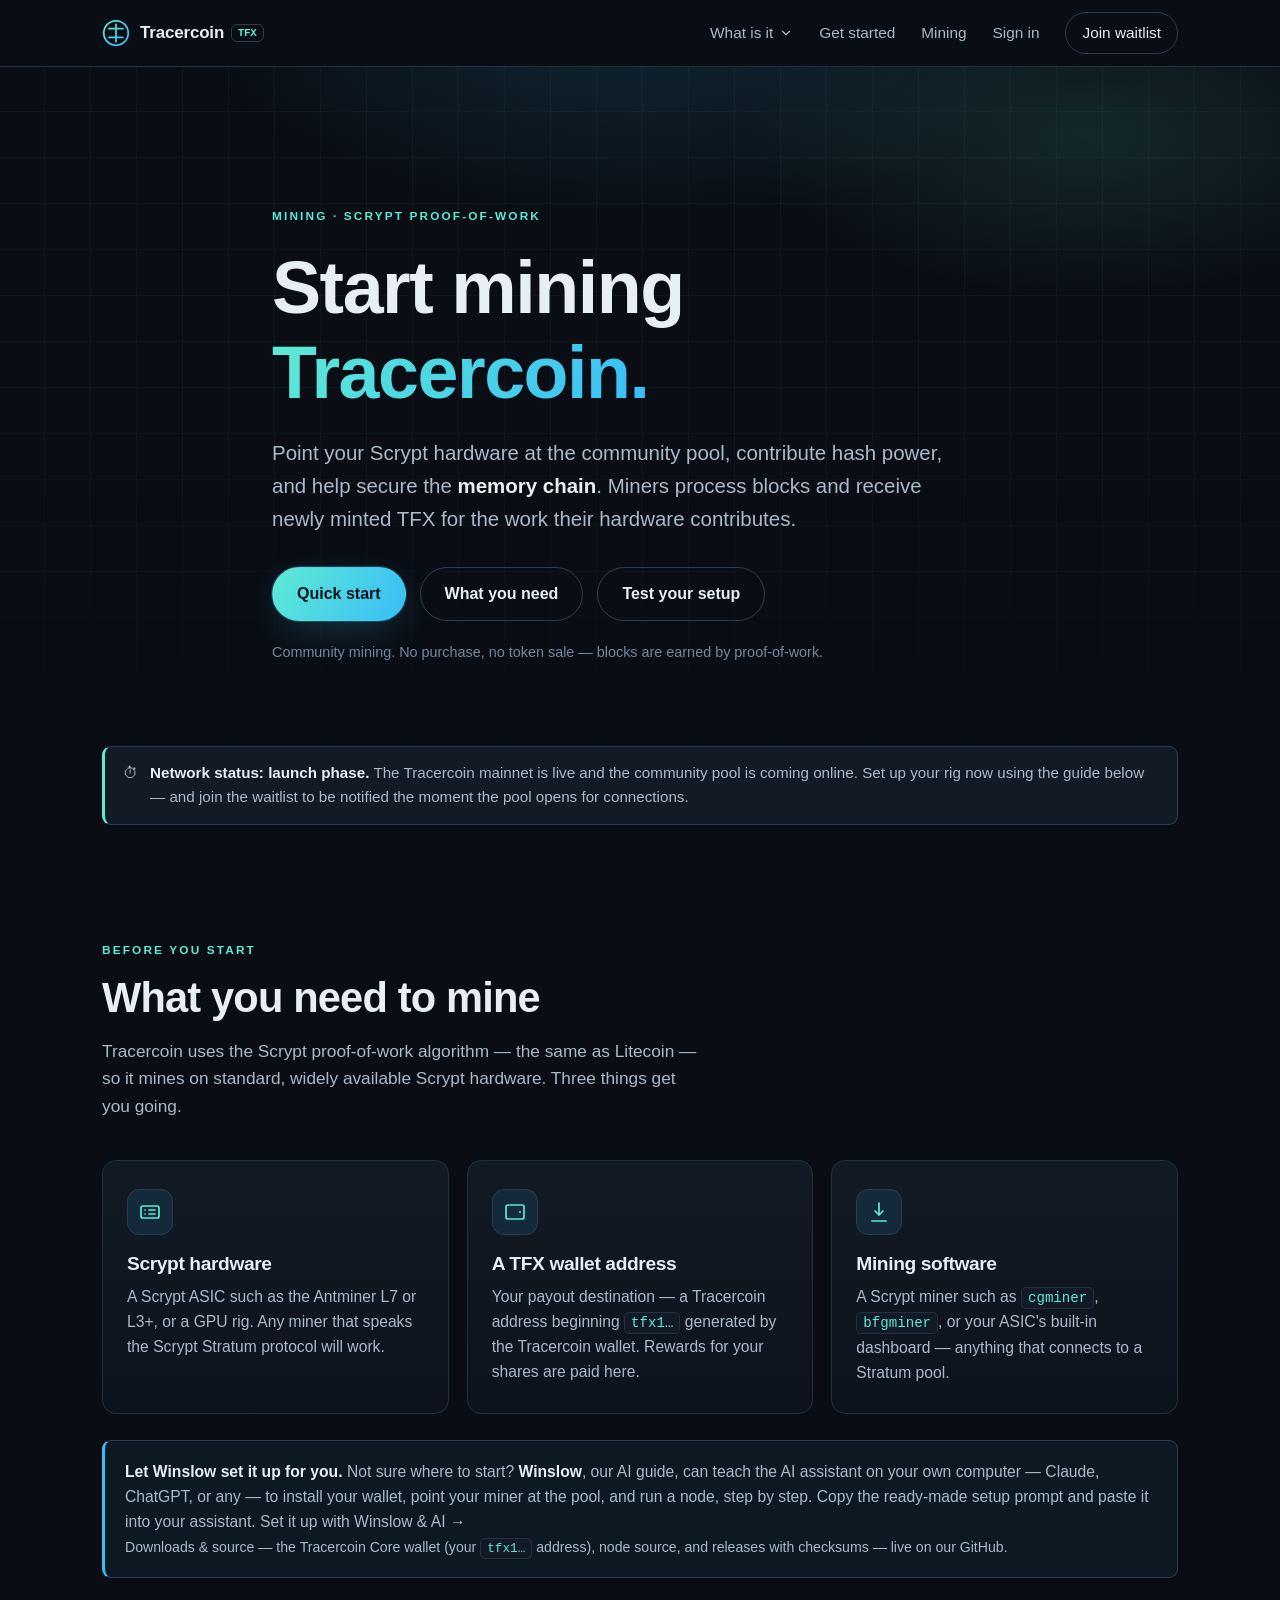
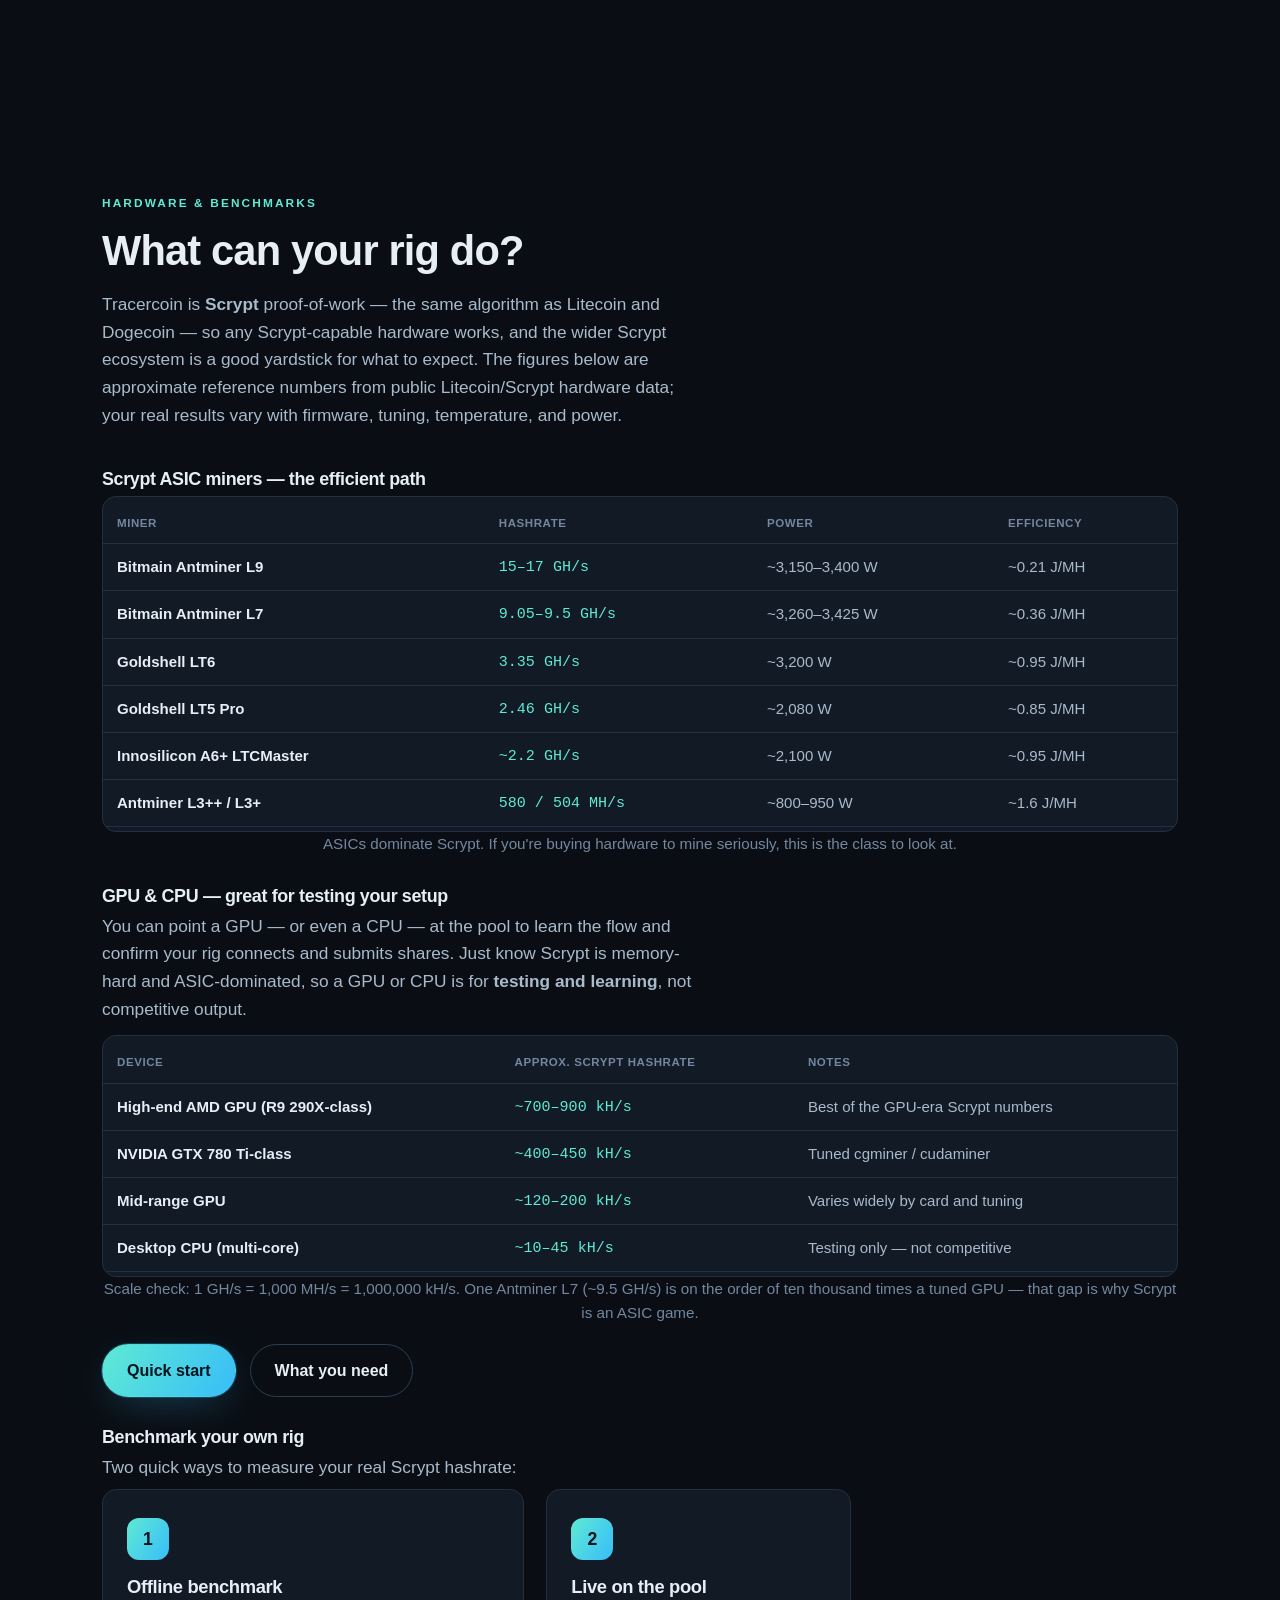
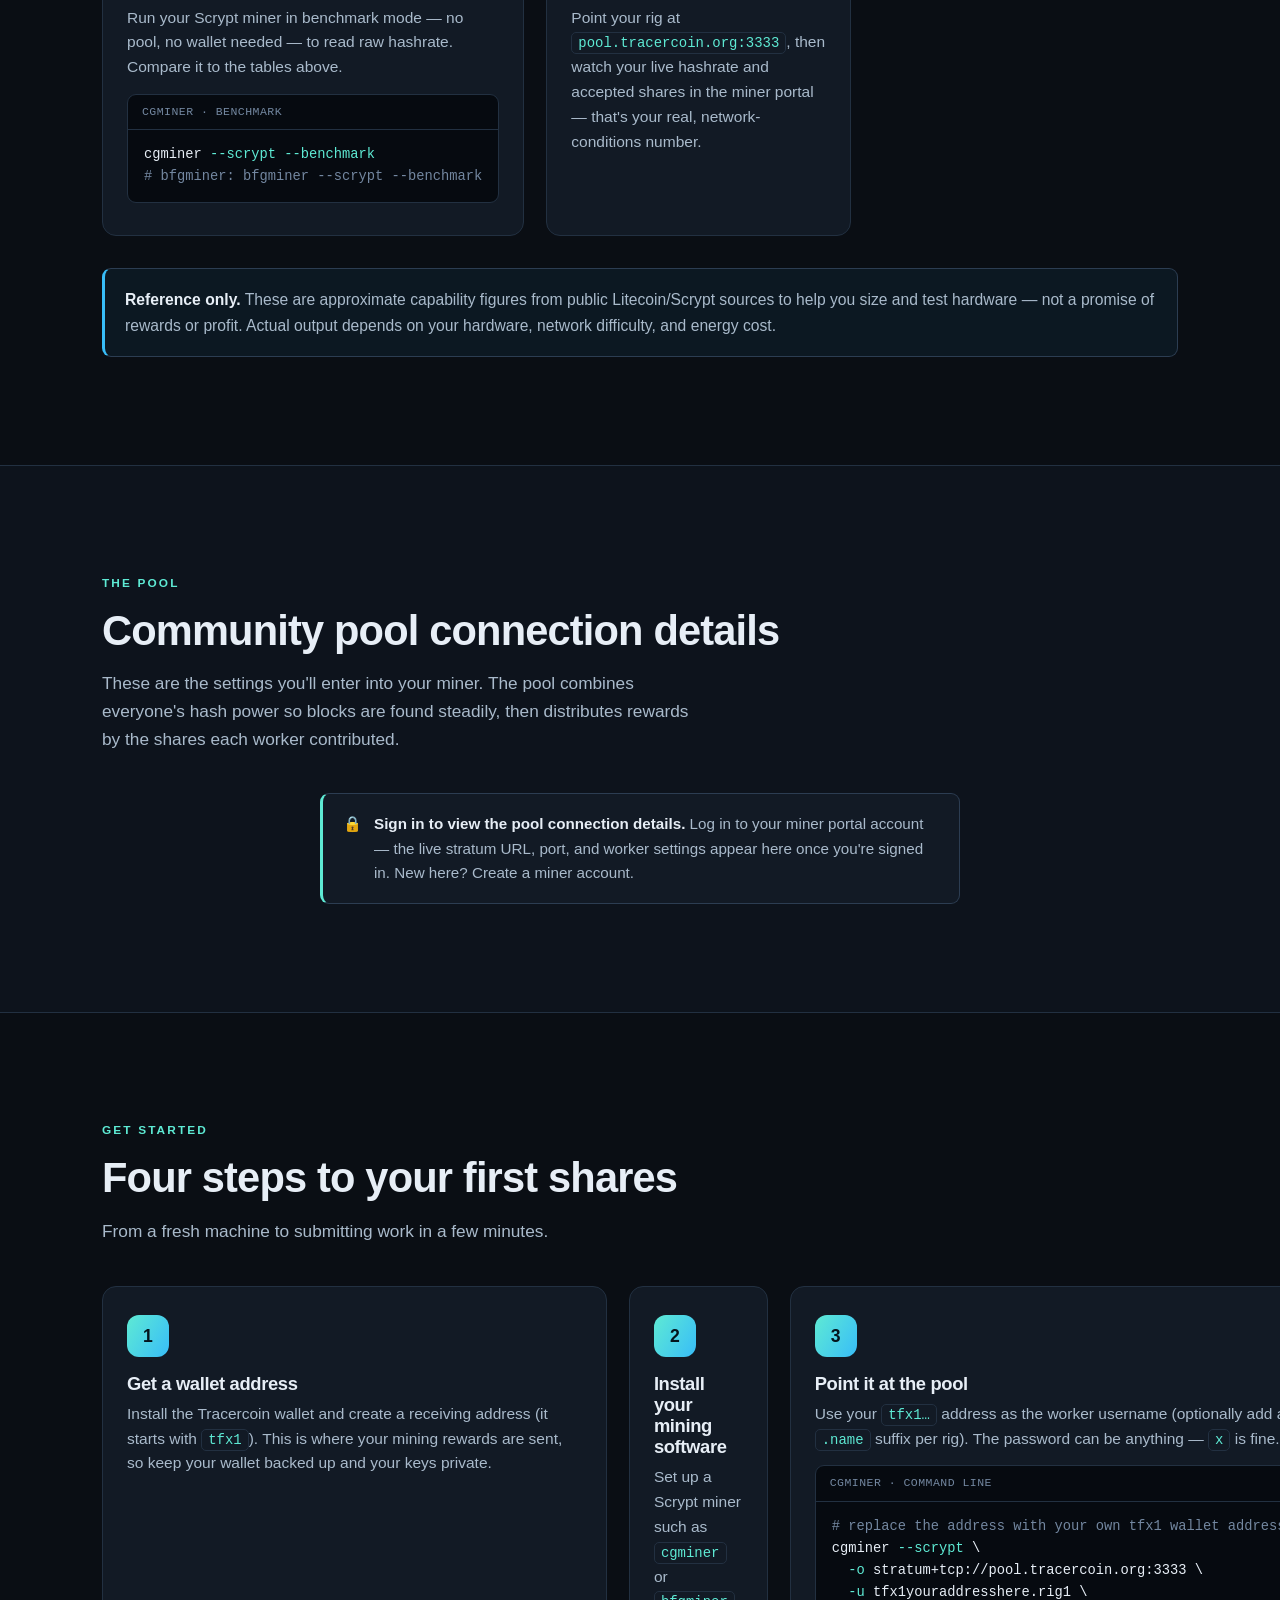
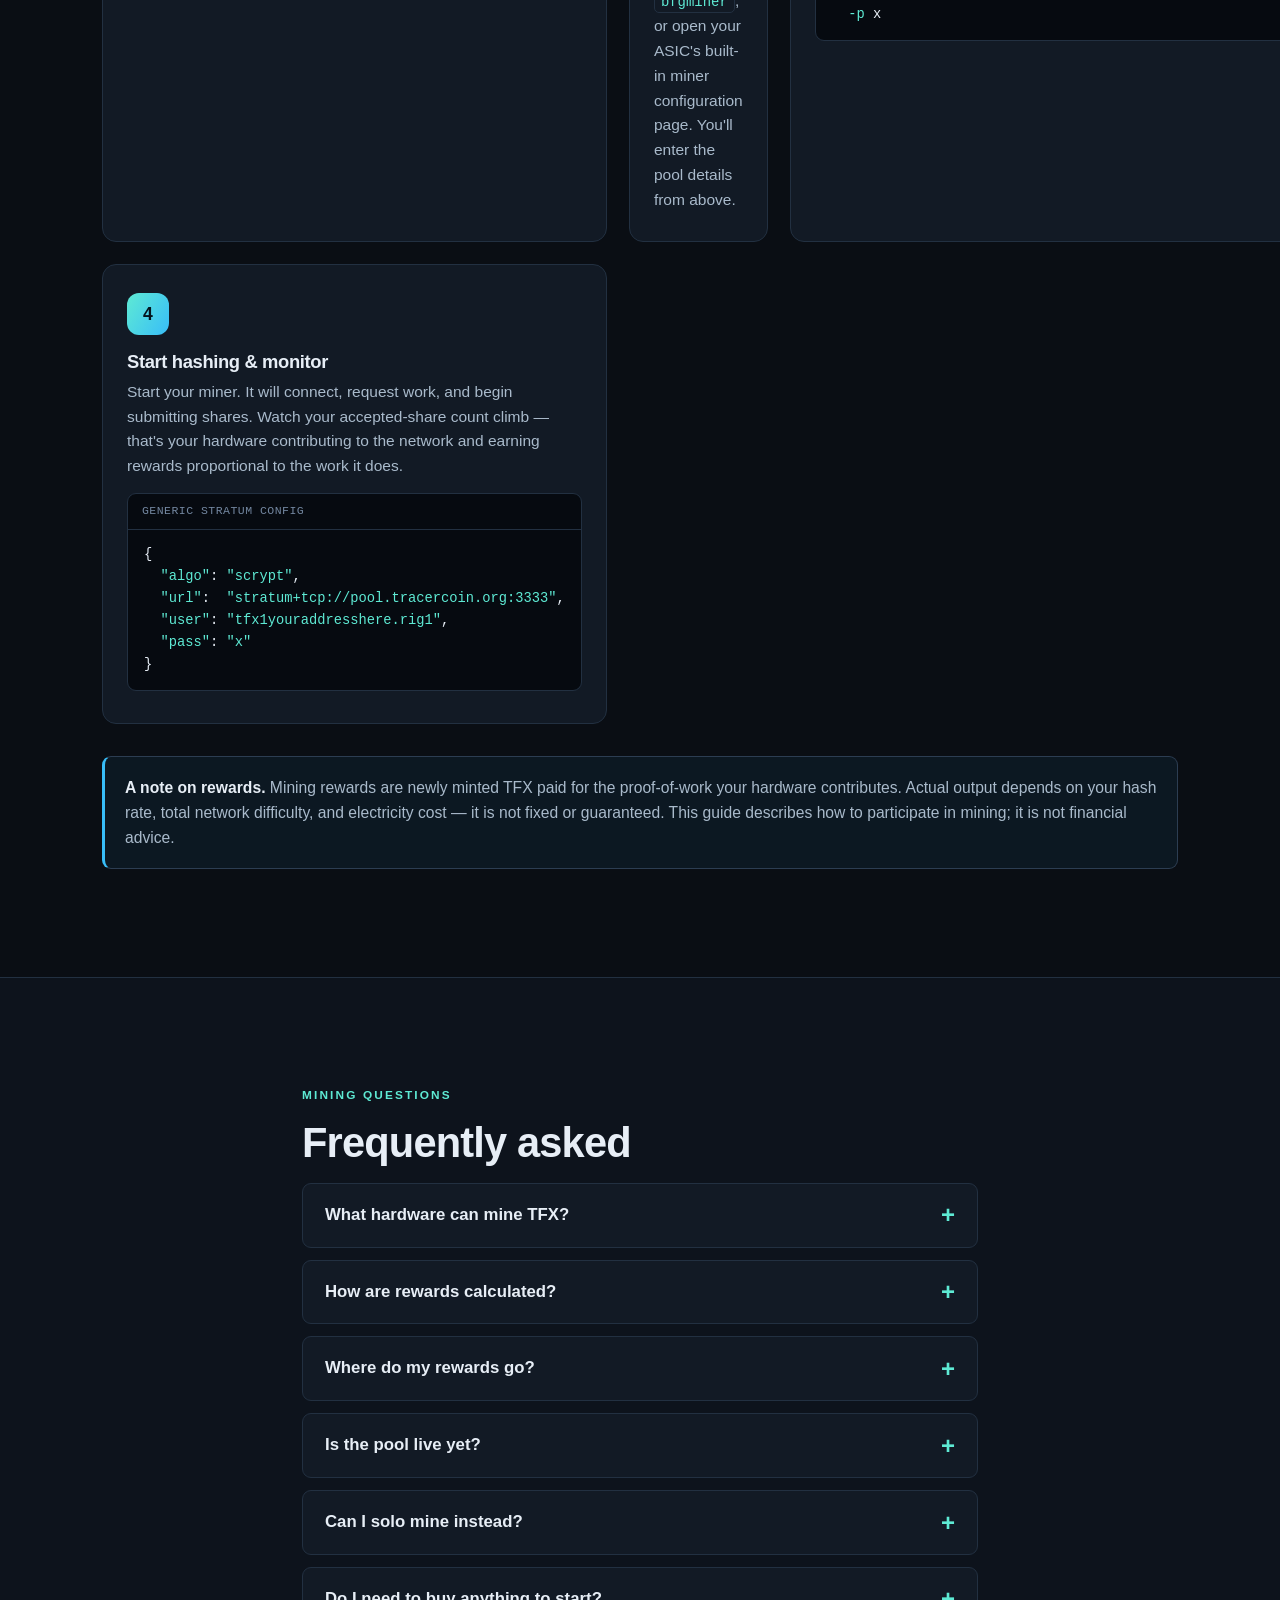
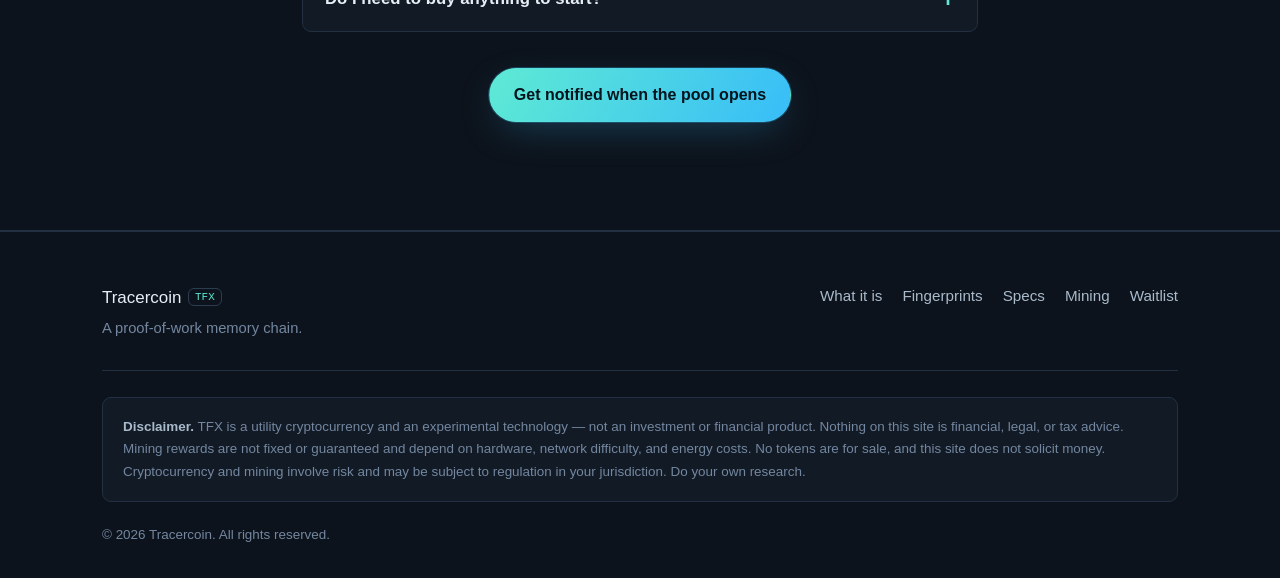
==== commit 8e4c0231: "Wire the 'What you need' callout to Winslow AI setup (GitHub as download source) Callout now leads w" ====
--- a/pool/index.html
+++ b/pool/index.html
@@ -195,11 +195,12 @@
         </div>
 
         <div class="callout" role="note" style="margin-top:26px;">
-          <strong>Get it from our GitHub.</strong> The Tracercoin Core wallet — which generates the
-          <span class="inline-code">tfx1…</span> payout address you'll mine to — plus the node source and
-          every signed release download with its checksum live in our GitHub. Grab the wallet from the
-          latest release and verify the checksum before you run it.
-          <a href="https://github.com/TraceRcoin" target="_blank" rel="noopener">Visit our GitHub &rarr;</a>
+          <strong>Let Winslow set it up for you.</strong> Not sure where to start?
+          <strong>Winslow</strong>, our AI guide, can teach the AI assistant on your own computer —
+          Claude, ChatGPT, or any — to install your wallet, point your miner at the pool, and run a
+          node, step by step. Copy the ready-made setup prompt and paste it into your assistant.
+          <a href="/pool/quick-start/#prompts">Set it up with Winslow &amp; AI &rarr;</a>
+          <br /><span class="muted" style="font-size:.9em;">Downloads &amp; source — the Tracercoin Core wallet (your <span class="inline-code">tfx1…</span> address), node source, and releases with checksums — live on <a href="https://github.com/TraceRcoin" target="_blank" rel="noopener">our GitHub</a>.</span>
         </div>
       </div>
     </section>
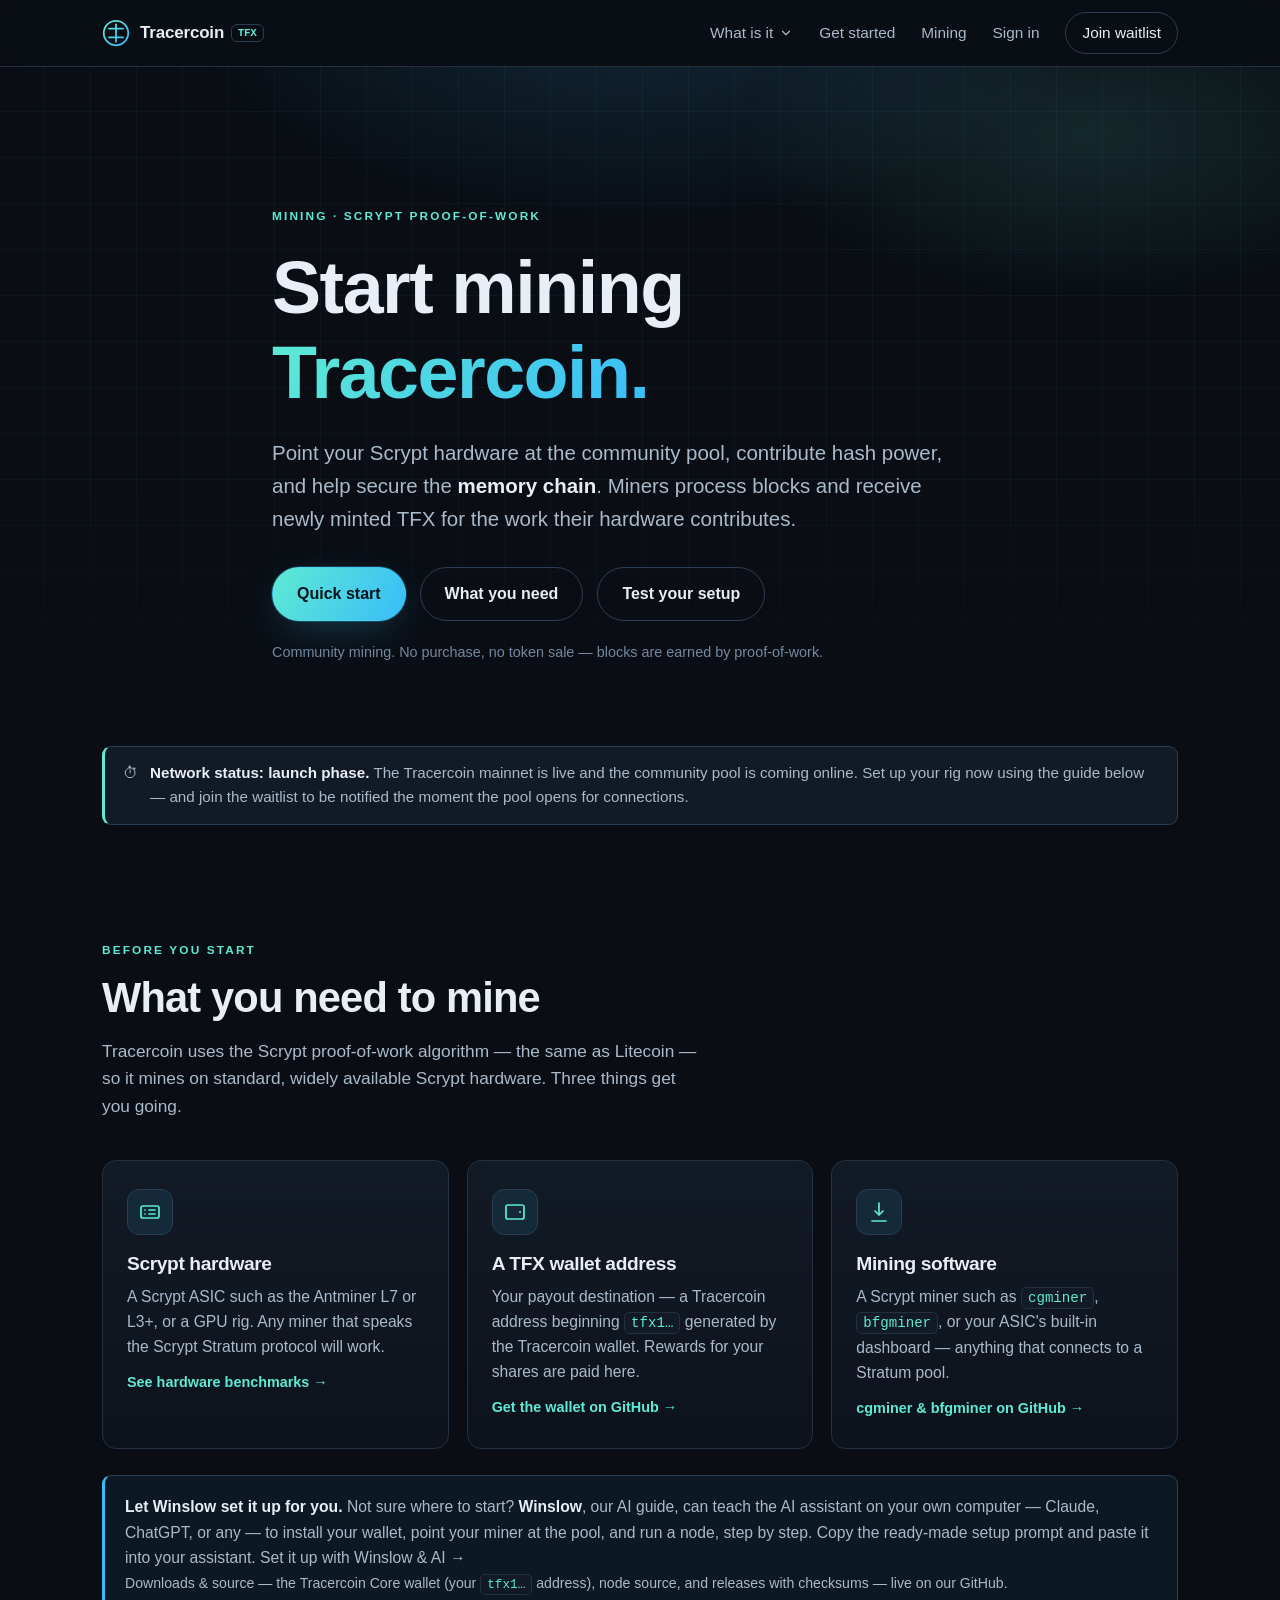
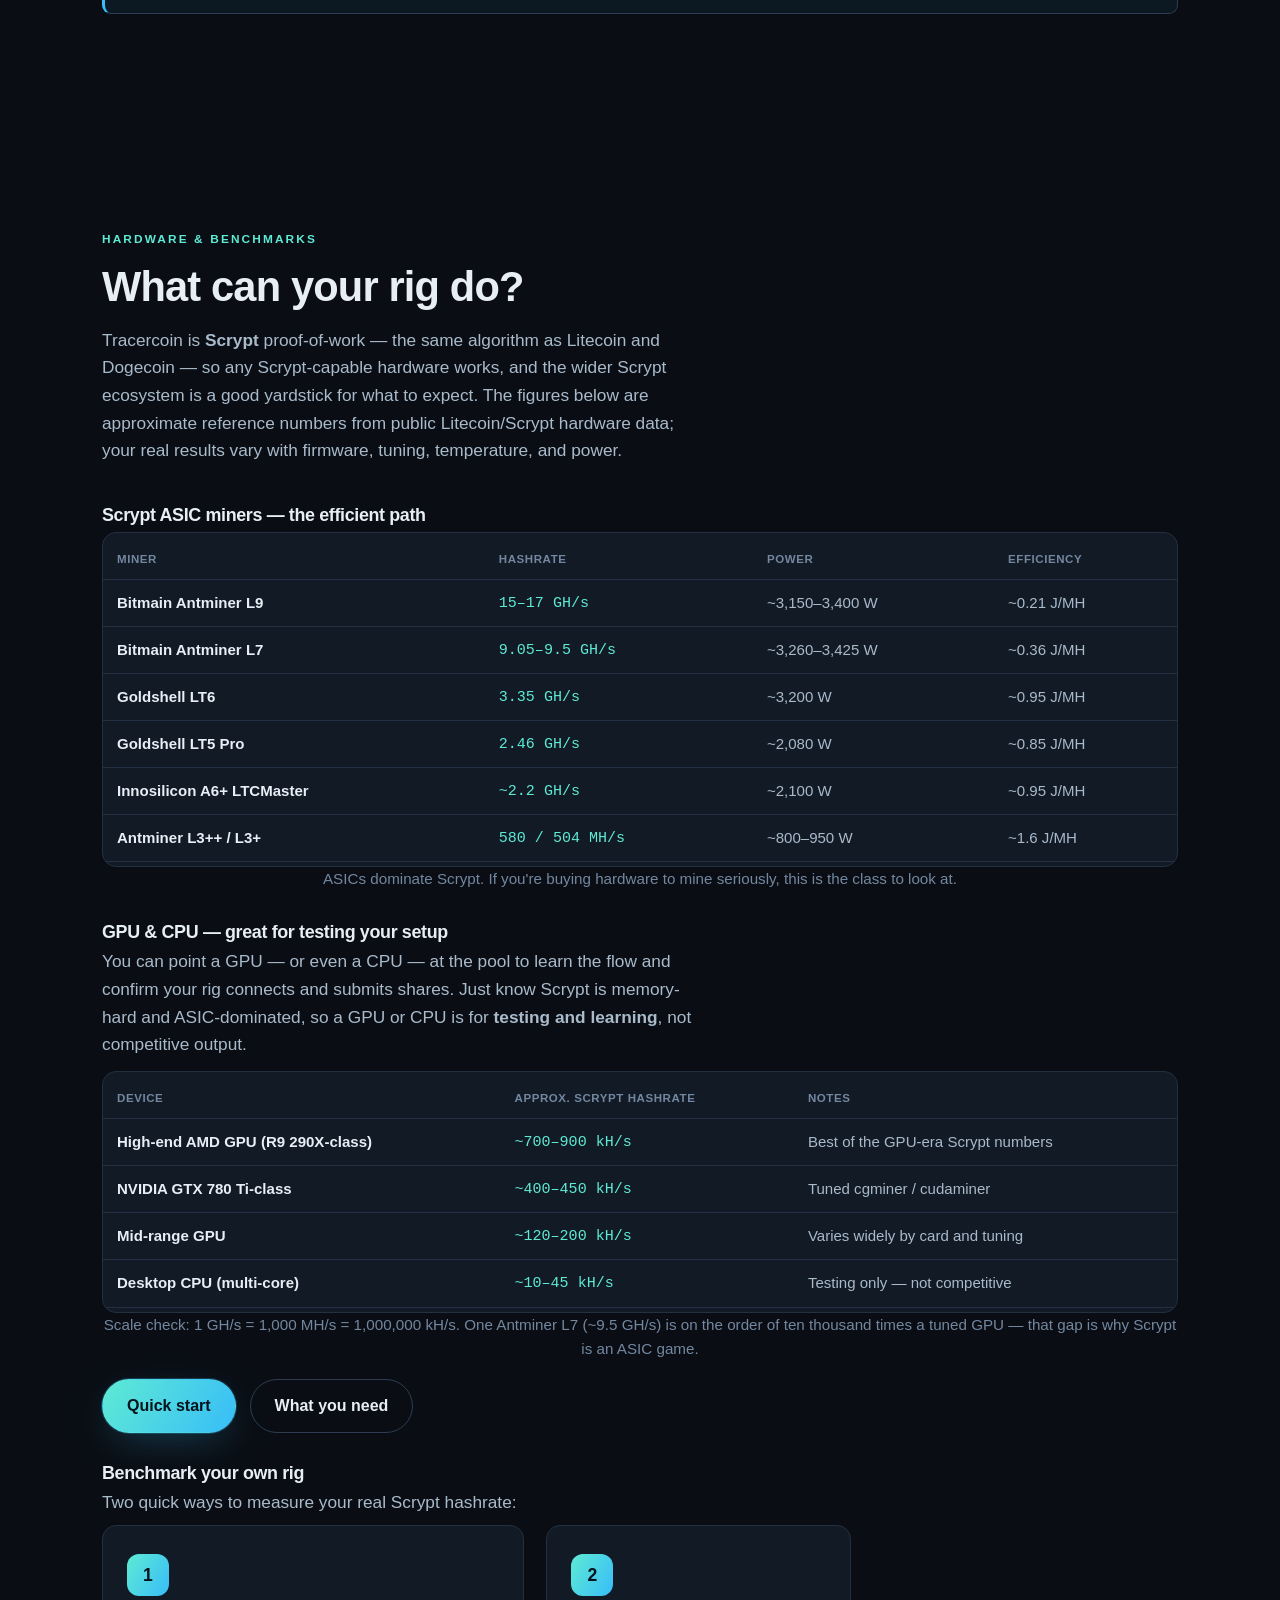
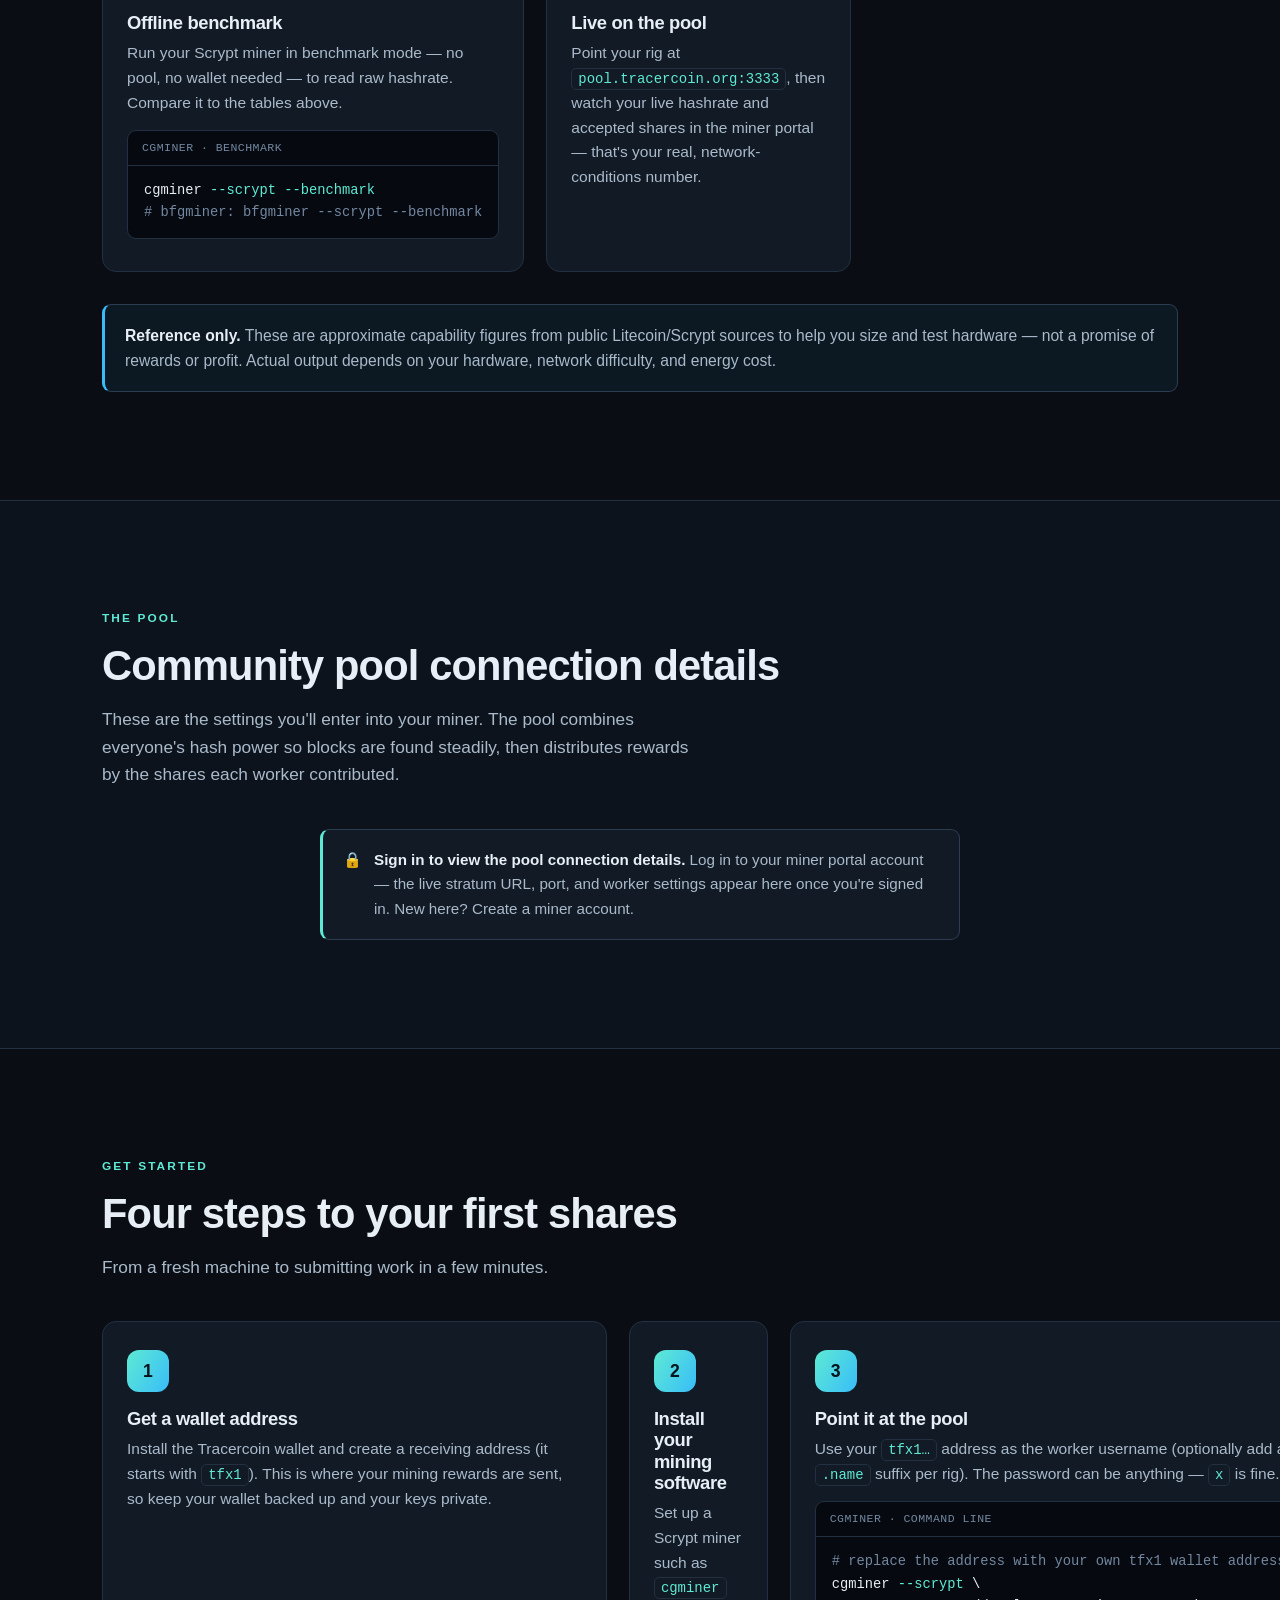
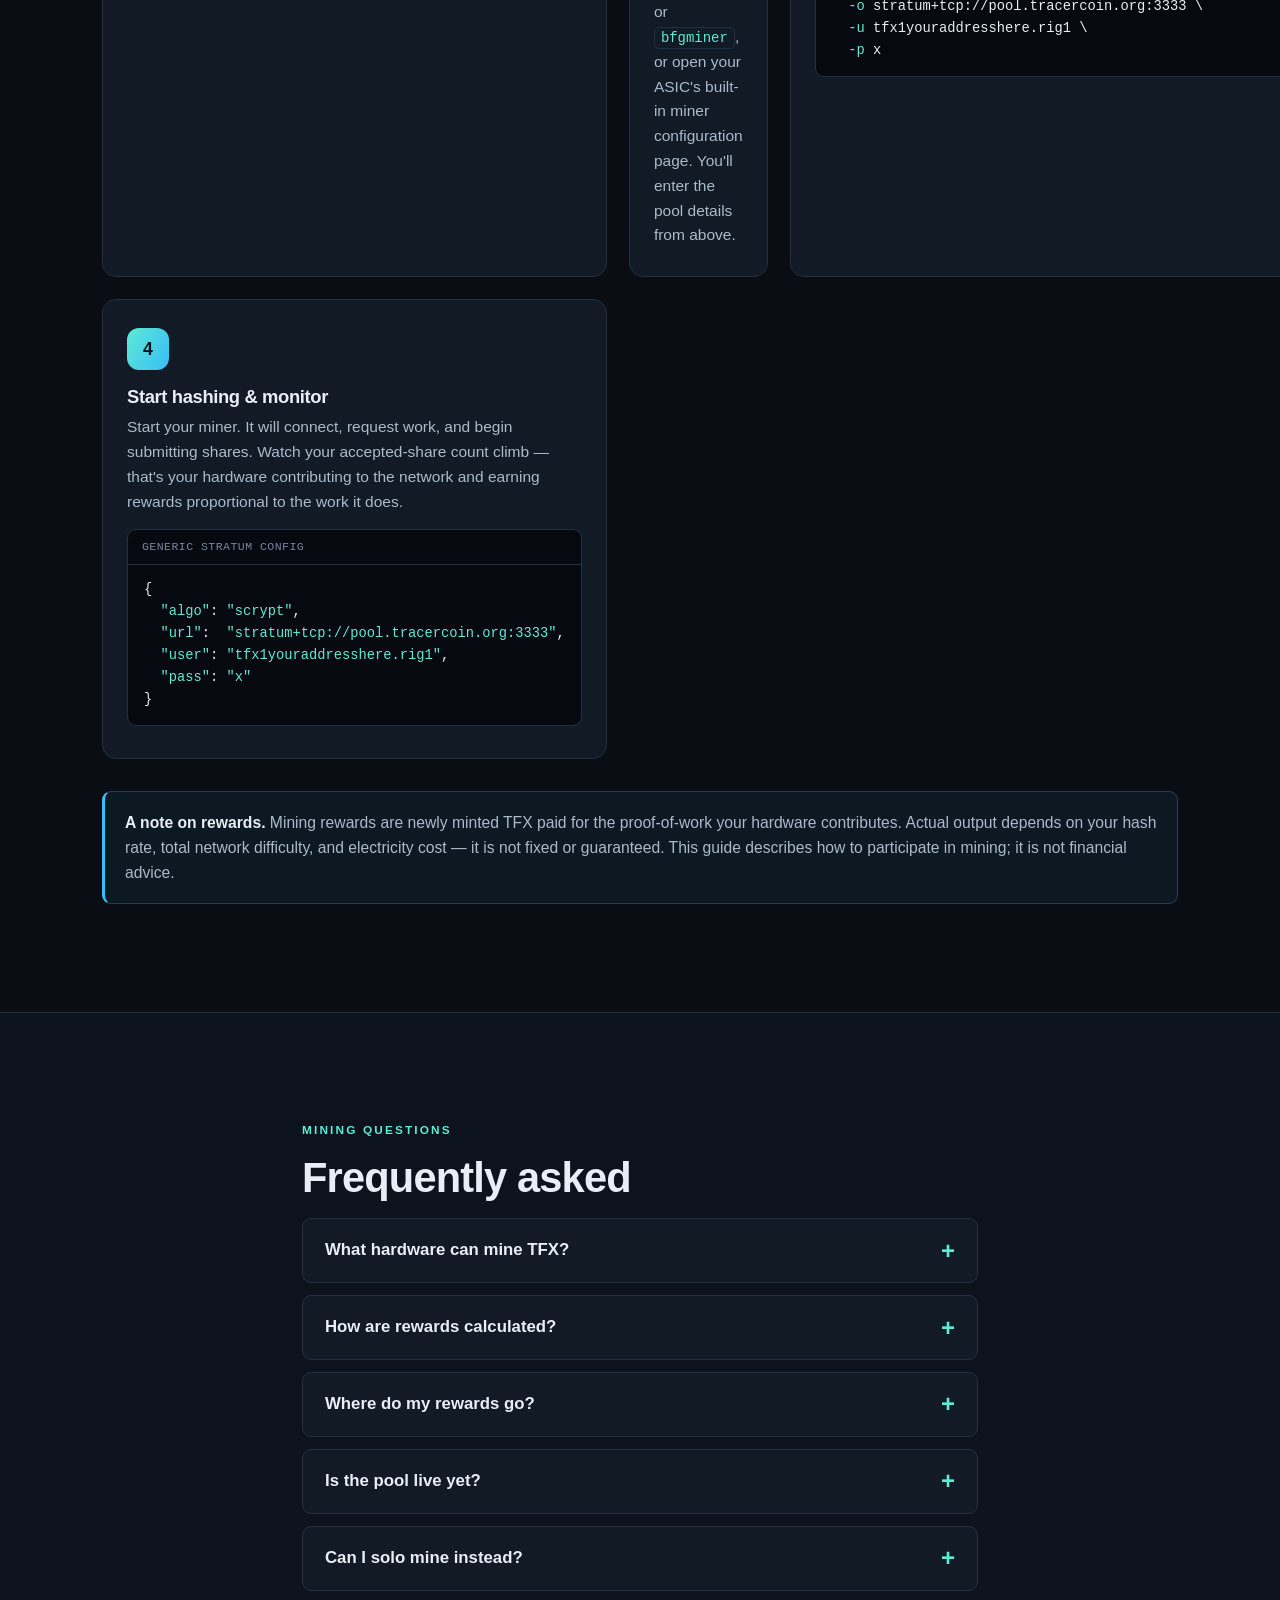
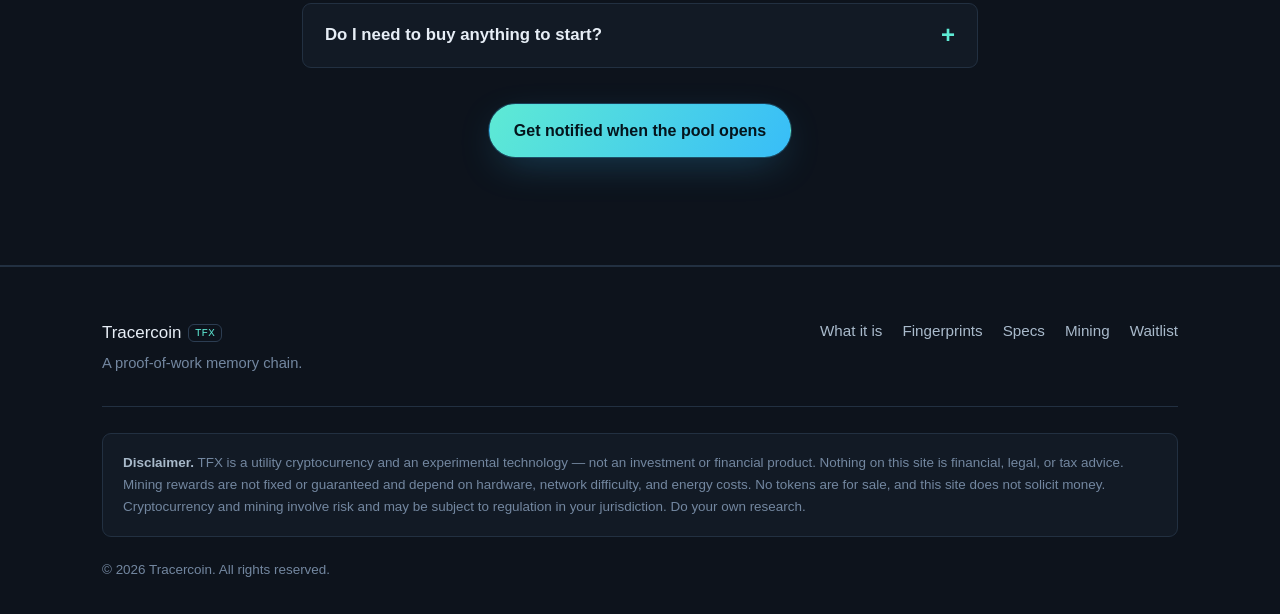
==== commit c7124b74: "Make 'What you need' cards navigable Scrypt hardware card -> #hardware benchmarks; TFX wallet addres" ====
--- a/pool/index.html
+++ b/pool/index.html
@@ -70,6 +70,13 @@
     .bench tbody tr:hover { background: var(--bg-alt); }
     .bench-wrap { overflow-x: auto; border: 1px solid var(--border); border-radius: var(--radius); background: var(--surface); }
     .hw-sub { margin: 30px 0 6px; font-size: 1.12rem; }
+    a.card-link { text-decoration: none; color: inherit; display: block;
+      transition: transform .15s, border-color .15s, box-shadow .15s; }
+    a.card-link:hover { transform: translateY(-3px); border-color: var(--accent); box-shadow: var(--shadow); }
+    a.card-link:focus-visible { outline: 2px solid var(--accent); outline-offset: 2px; }
+    .card-go { display: inline-block; margin-top: 12px; color: var(--accent-2); font-weight: 600; font-size: .9rem; }
+    a.inline-code { text-decoration: none; }
+    a.inline-code:hover { border-color: var(--accent-2); color: #fff; }
   </style>
 </head>
 <body>
@@ -165,32 +172,36 @@
         </p>
 
         <div class="req-grid">
-          <article class="card">
+          <a class="card card-link" href="#hardware">
             <div class="card-icon" aria-hidden="true">
               <svg viewBox="0 0 24 24" width="24" height="24"><rect x="3" y="6" width="18" height="12" rx="2" fill="none" stroke="currentColor" stroke-width="1.7"/><path d="M7 10h0M7 14h0M11 10h6M11 14h6" stroke="currentColor" stroke-width="1.7" stroke-linecap="round"/></svg>
             </div>
             <h3>Scrypt hardware</h3>
             <p>A Scrypt ASIC such as the Antminer L7 or L3+, or a GPU rig. Any miner that speaks the
               Scrypt Stratum protocol will work.</p>
-          </article>
-
-          <article class="card">
+            <span class="card-go">See hardware benchmarks &rarr;</span>
+          </a>
+
+          <a class="card card-link" href="https://github.com/TraceRcoin/wallet" target="_blank" rel="noopener">
             <div class="card-icon" aria-hidden="true">
               <svg viewBox="0 0 24 24" width="24" height="24"><path d="M3 7a2 2 0 0 1 2-2h14a2 2 0 0 1 2 2v10a2 2 0 0 1-2 2H5a2 2 0 0 1-2-2Z M16 12h2" fill="none" stroke="currentColor" stroke-width="1.7" stroke-linejoin="round"/></svg>
             </div>
             <h3>A TFX wallet address</h3>
             <p>Your payout destination — a Tracercoin address beginning <span class="inline-code">tfx1&hellip;</span>
               generated by the Tracercoin wallet. Rewards for your shares are paid here.</p>
-          </article>
+            <span class="card-go">Get the wallet on GitHub &rarr;</span>
+          </a>
 
           <article class="card">
             <div class="card-icon" aria-hidden="true">
               <svg viewBox="0 0 24 24" width="24" height="24"><path d="M12 3v12m0 0 4-4m-4 4-4-4M5 21h14" fill="none" stroke="currentColor" stroke-width="1.7" stroke-linejoin="round" stroke-linecap="round"/></svg>
             </div>
             <h3>Mining software</h3>
-            <p>A Scrypt miner such as <span class="inline-code">cgminer</span>,
-              <span class="inline-code">bfgminer</span>, or your ASIC's built-in dashboard —
-              anything that connects to a Stratum pool.</p>
+            <p>A Scrypt miner such as
+              <a class="inline-code" href="https://github.com/ckolivas/cgminer" target="_blank" rel="noopener">cgminer</a>,
+              <a class="inline-code" href="https://github.com/luke-jr/bfgminer" target="_blank" rel="noopener">bfgminer</a>,
+              or your ASIC's built-in dashboard — anything that connects to a Stratum pool.</p>
+            <span class="card-go">cgminer &amp; bfgminer on GitHub &rarr;</span>
           </article>
         </div>
 
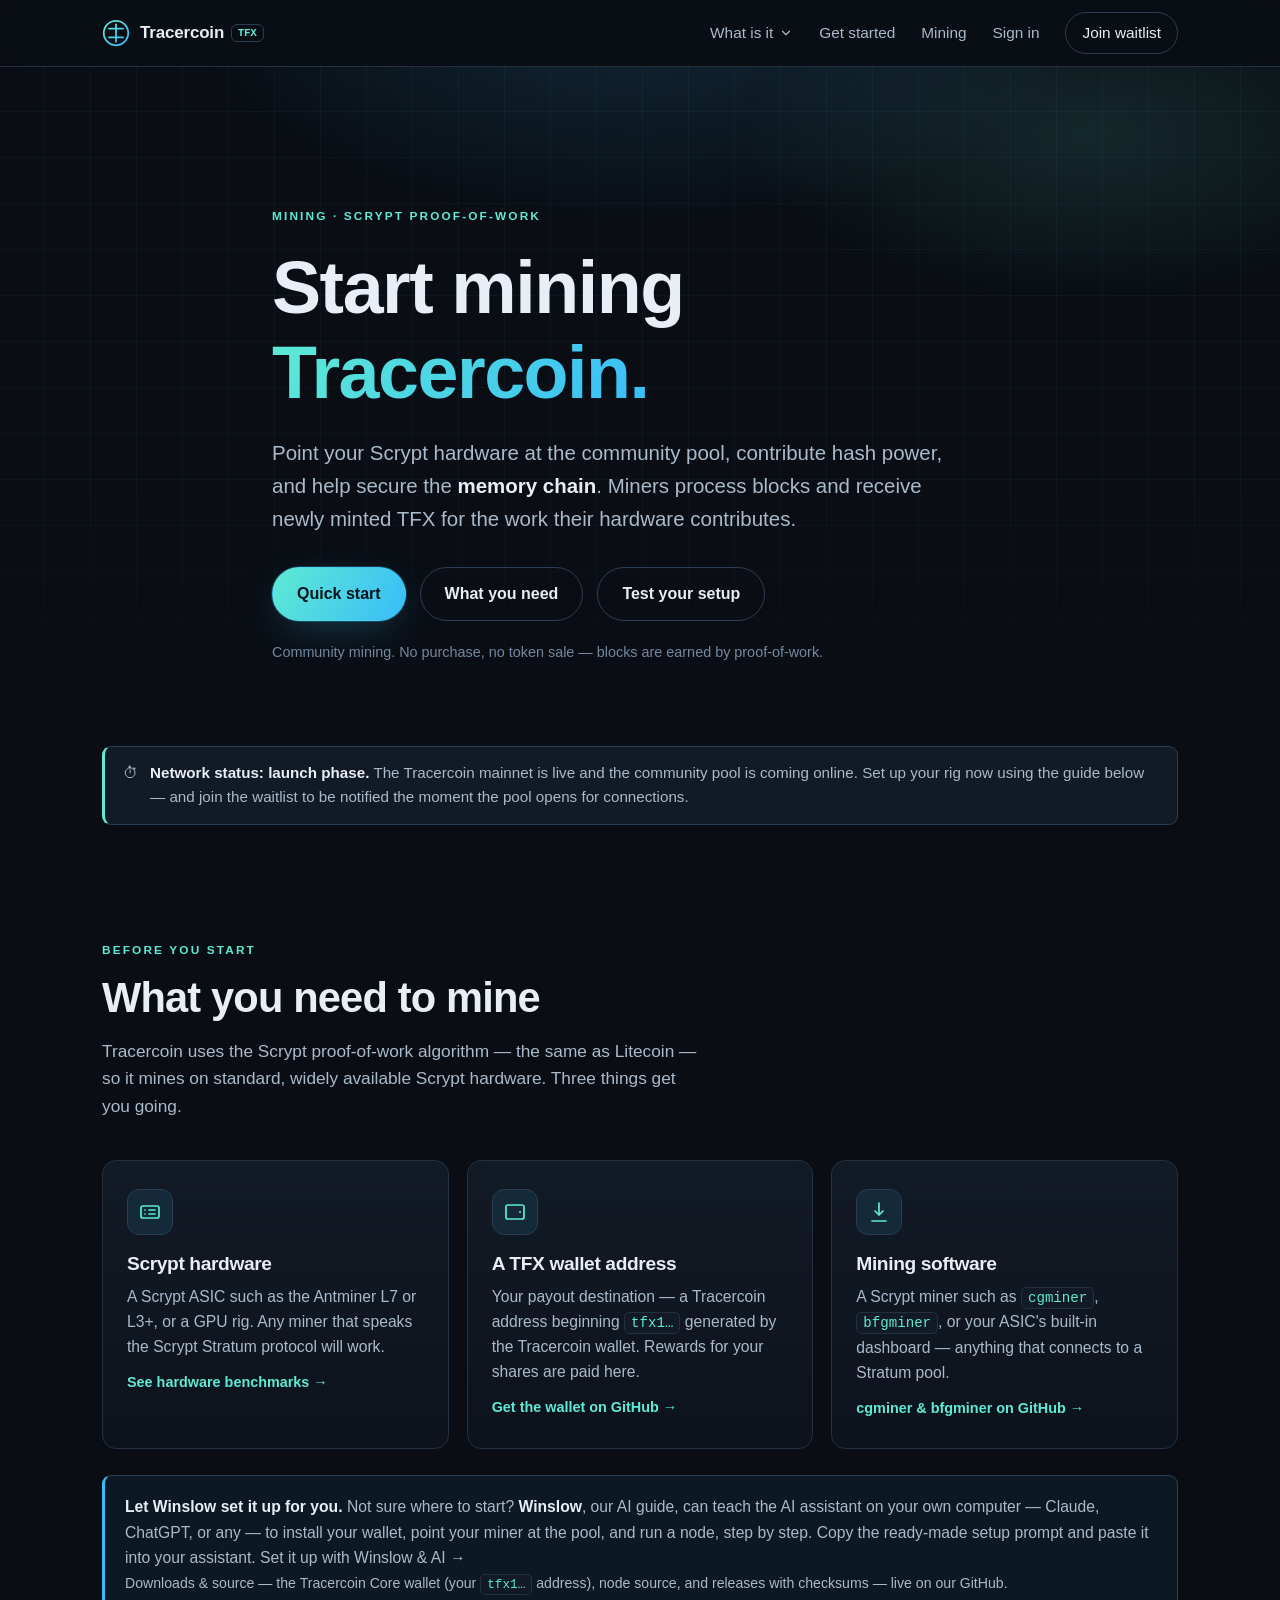
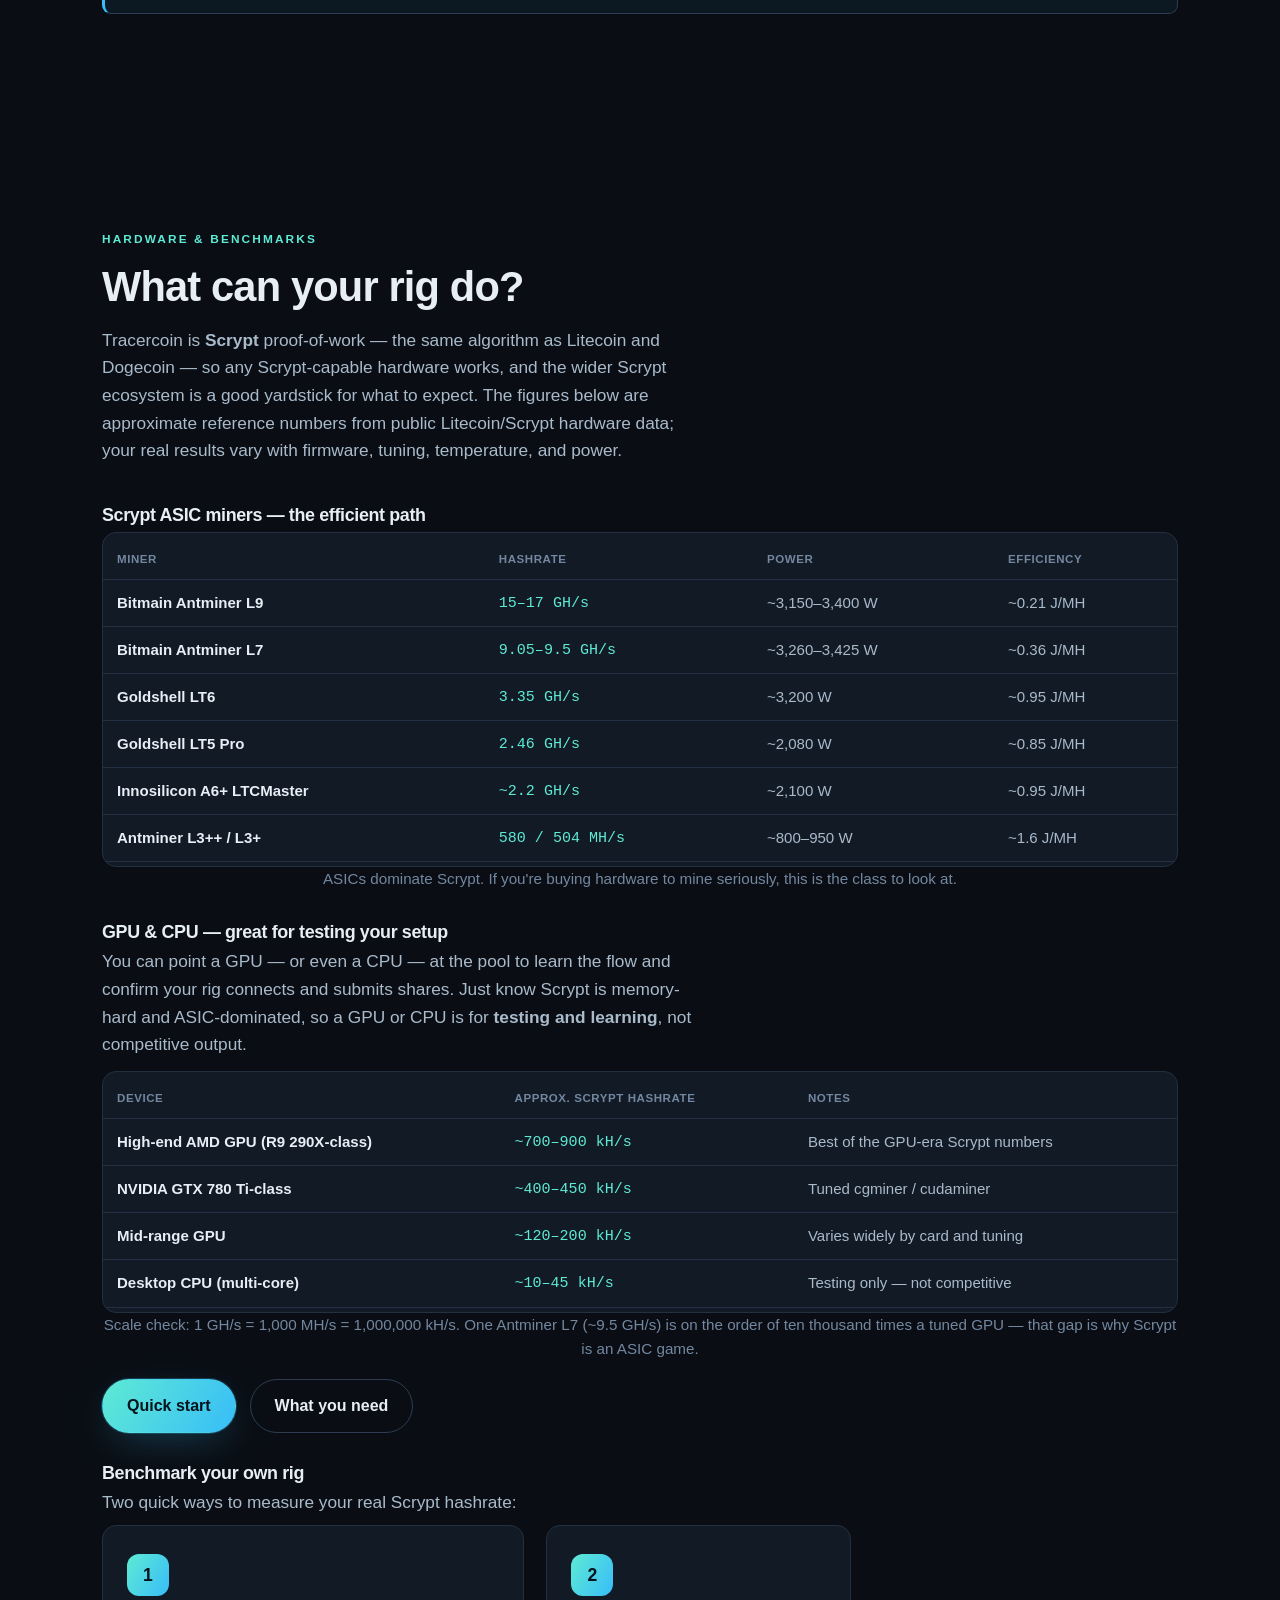
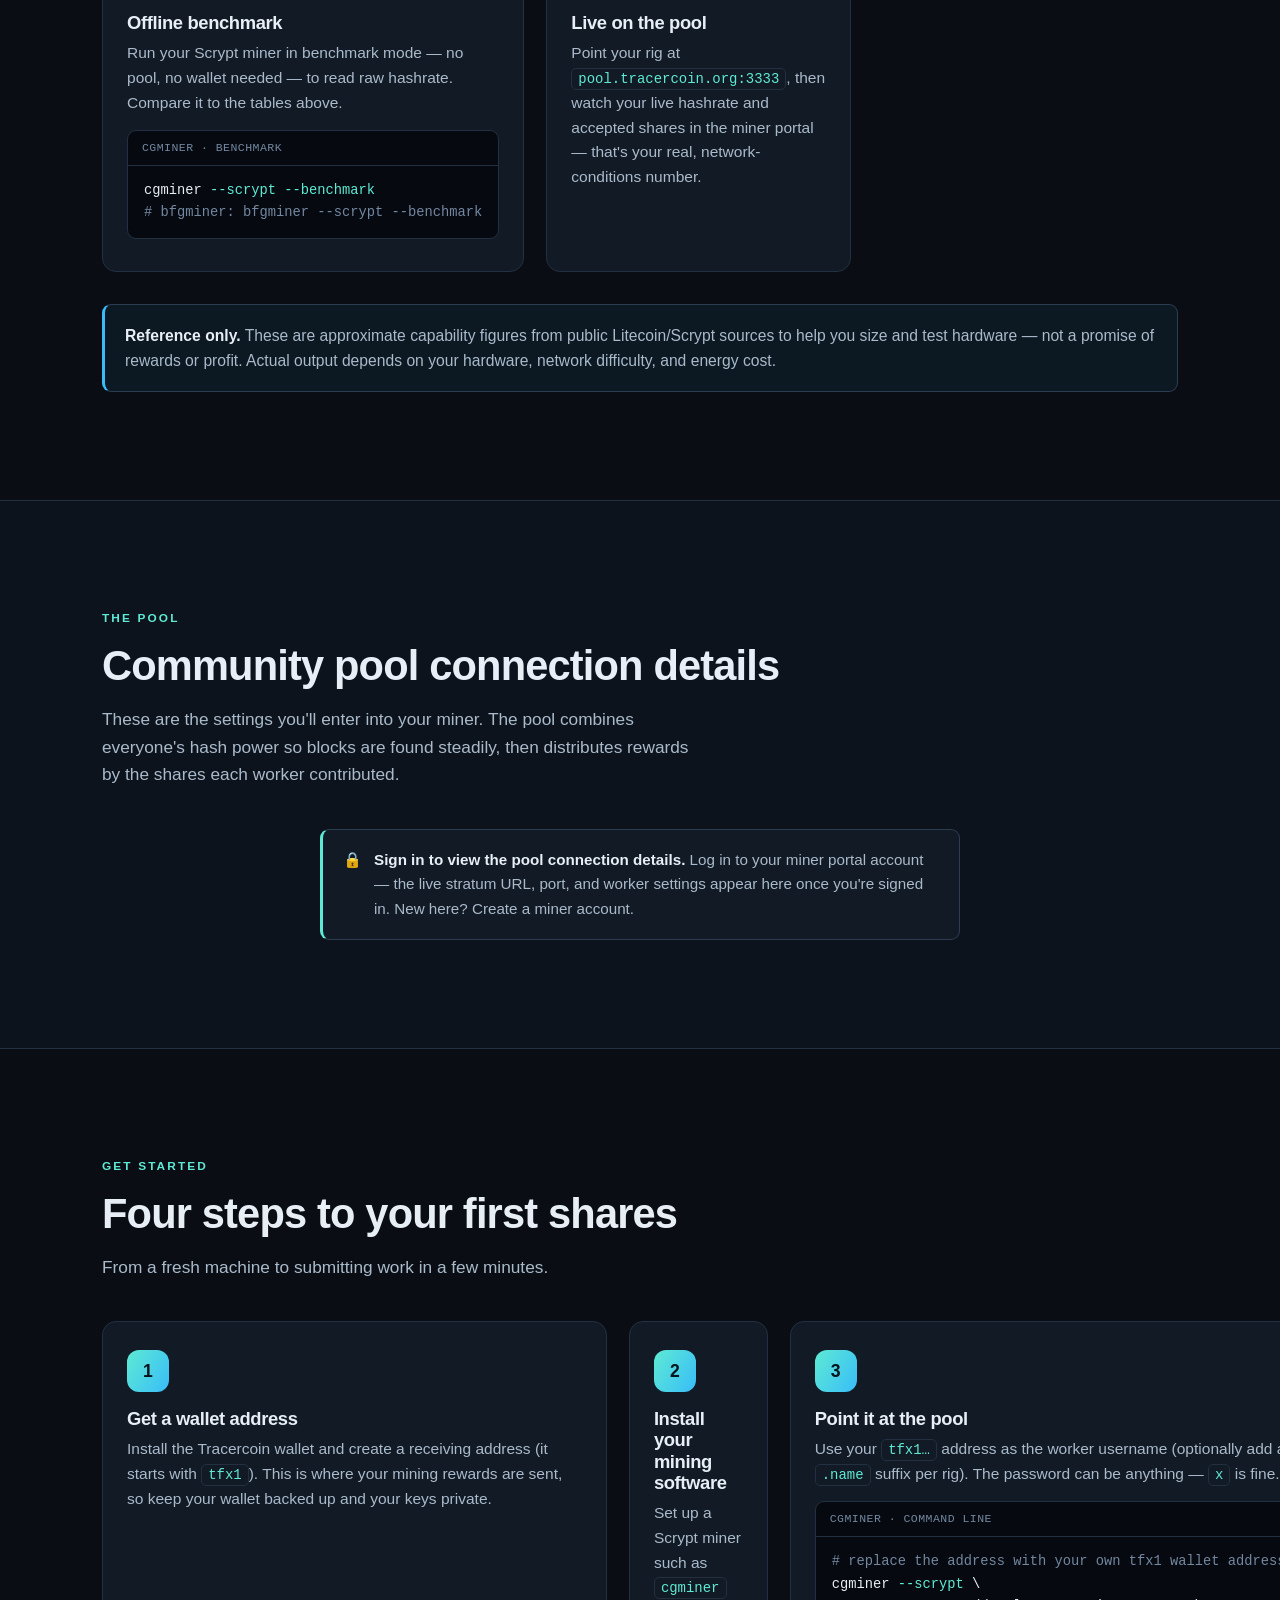
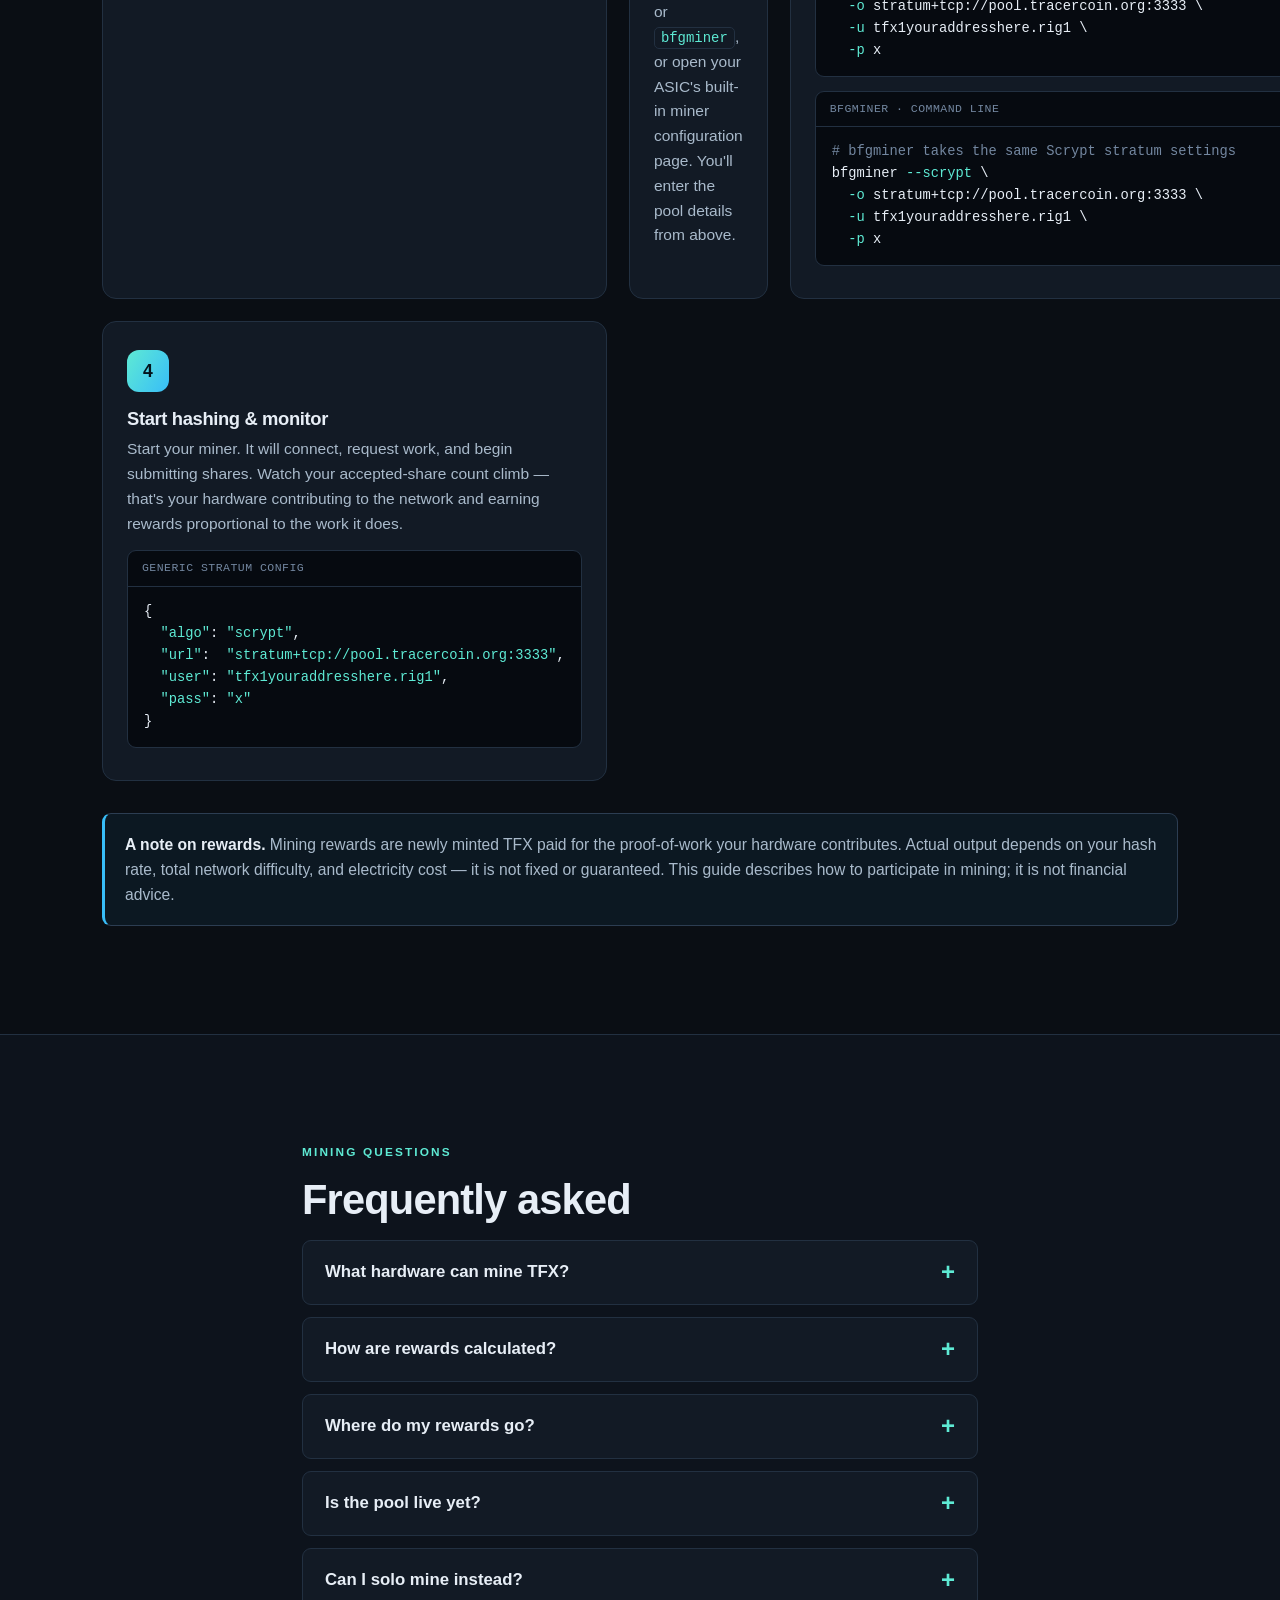
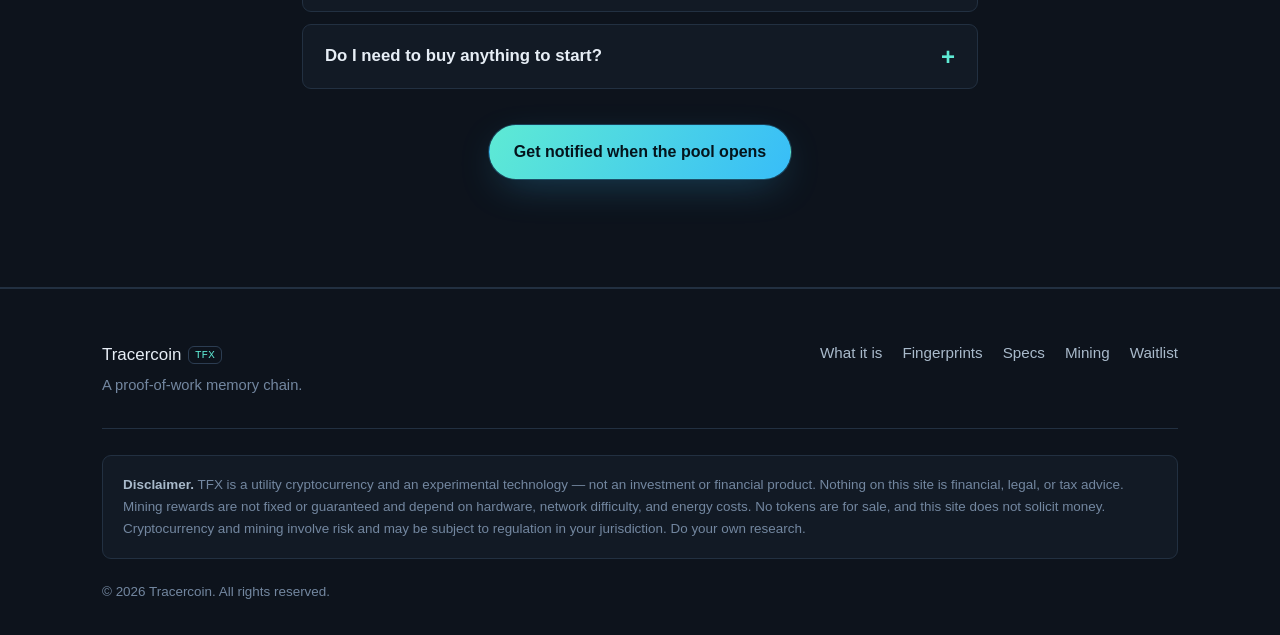
==== commit 69cc1429: "Add BFGminer setup commands alongside cgminer (pool page + quick-start wizard)" ====
--- a/pool/index.html
+++ b/pool/index.html
@@ -385,6 +385,15 @@
   <span class="tok">-u</span> tfx1youraddresshere.rig1 \
   <span class="tok">-p</span> x</pre>
             </div>
+
+            <div class="codeblock" role="group" aria-label="bfgminer example command">
+              <div class="codeblock-head"><span>bfgminer &middot; command line</span></div>
+              <pre><span class="cmt"># bfgminer takes the same Scrypt stratum settings</span>
+bfgminer <span class="tok">--scrypt</span> \
+  <span class="tok">-o</span> stratum+tcp://pool.tracercoin.org:3333 \
+  <span class="tok">-u</span> tfx1youraddresshere.rig1 \
+  <span class="tok">-p</span> x</pre>
+            </div>
           </li>
           <li class="step">
             <div class="step-num" aria-hidden="true">4</div>
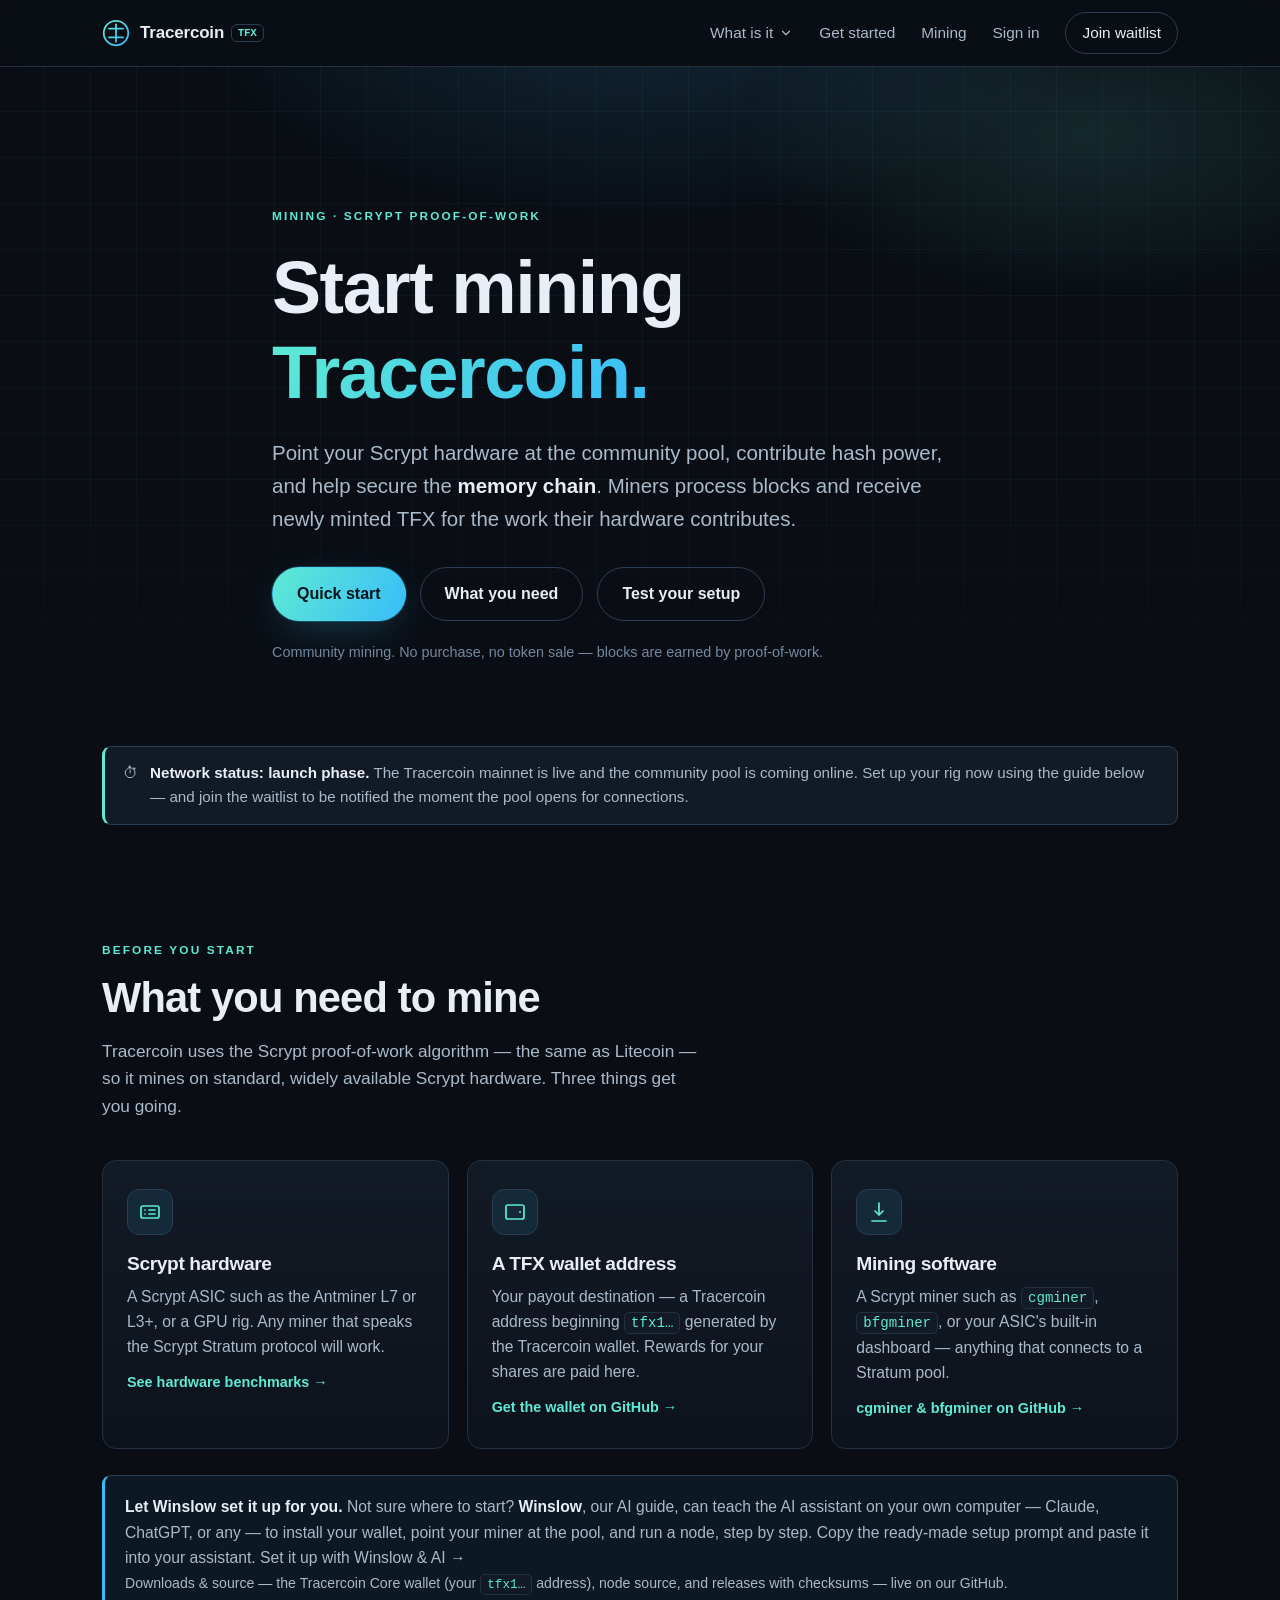
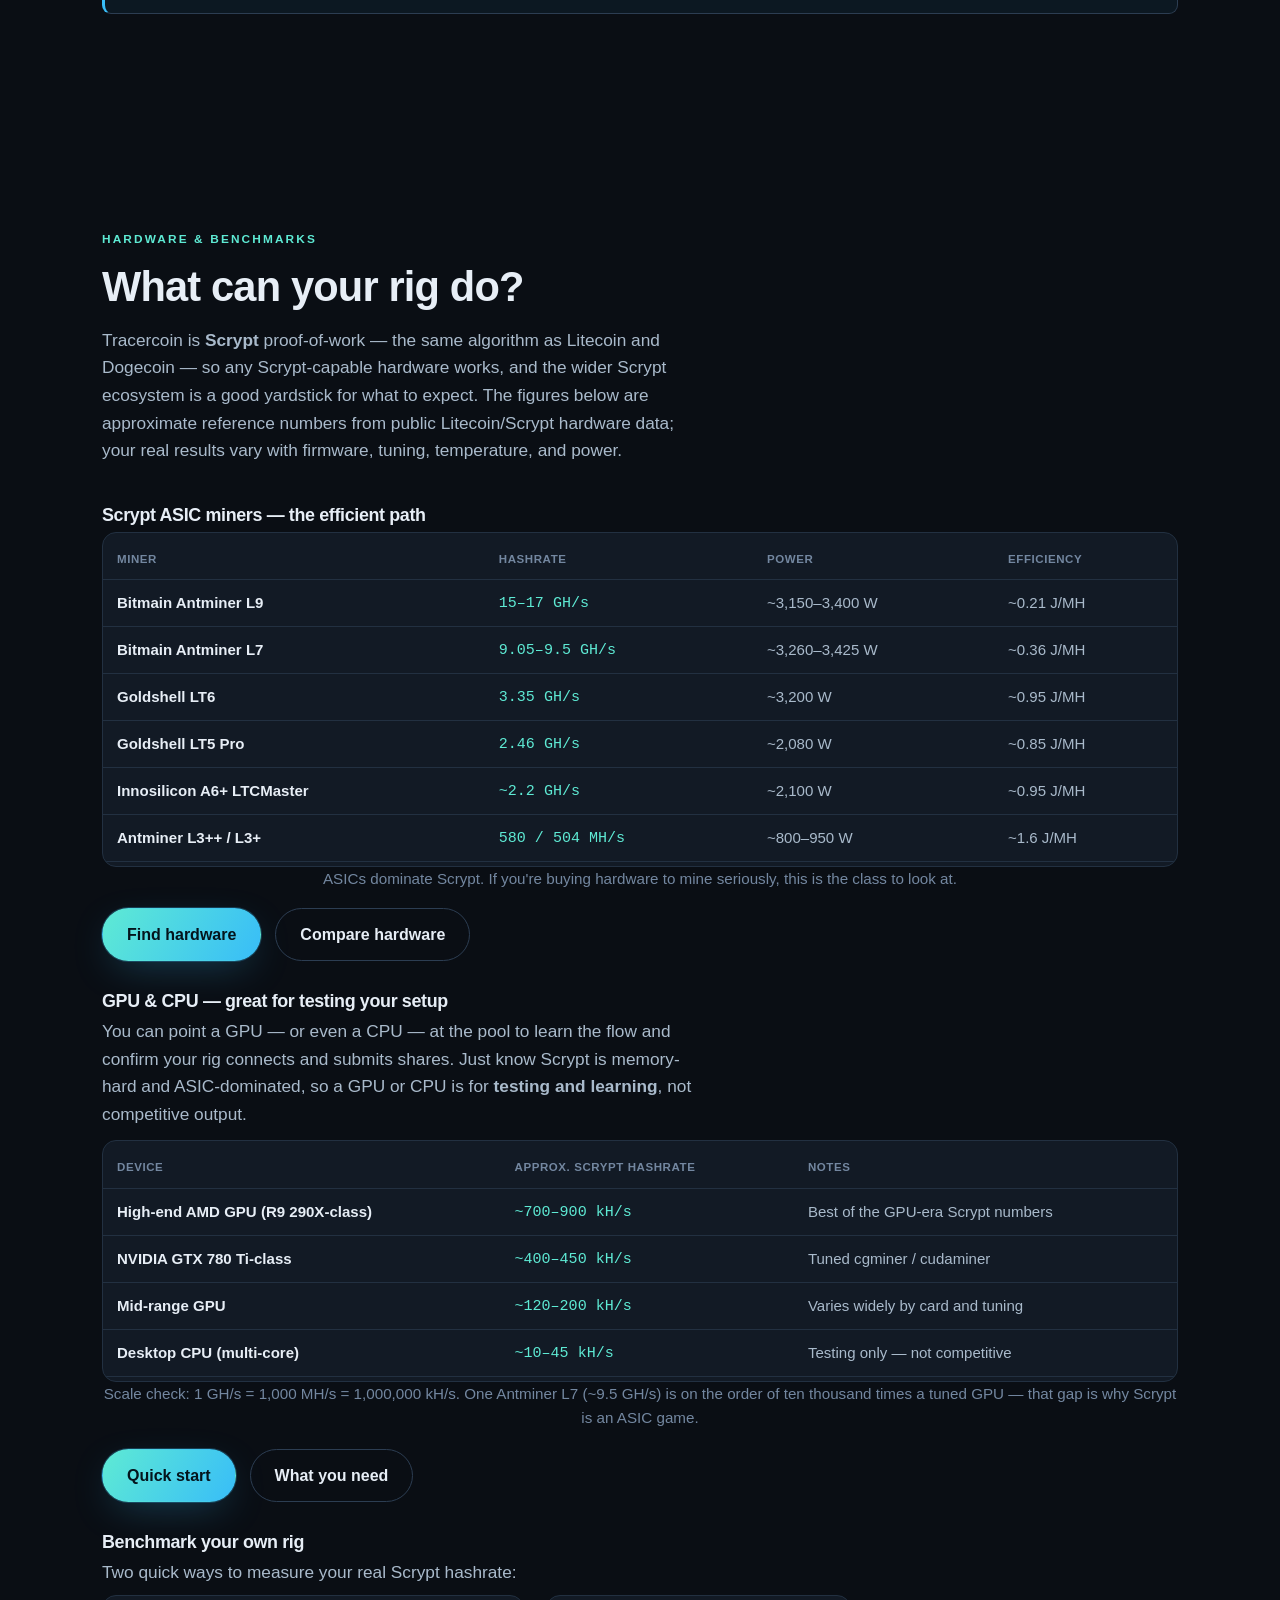
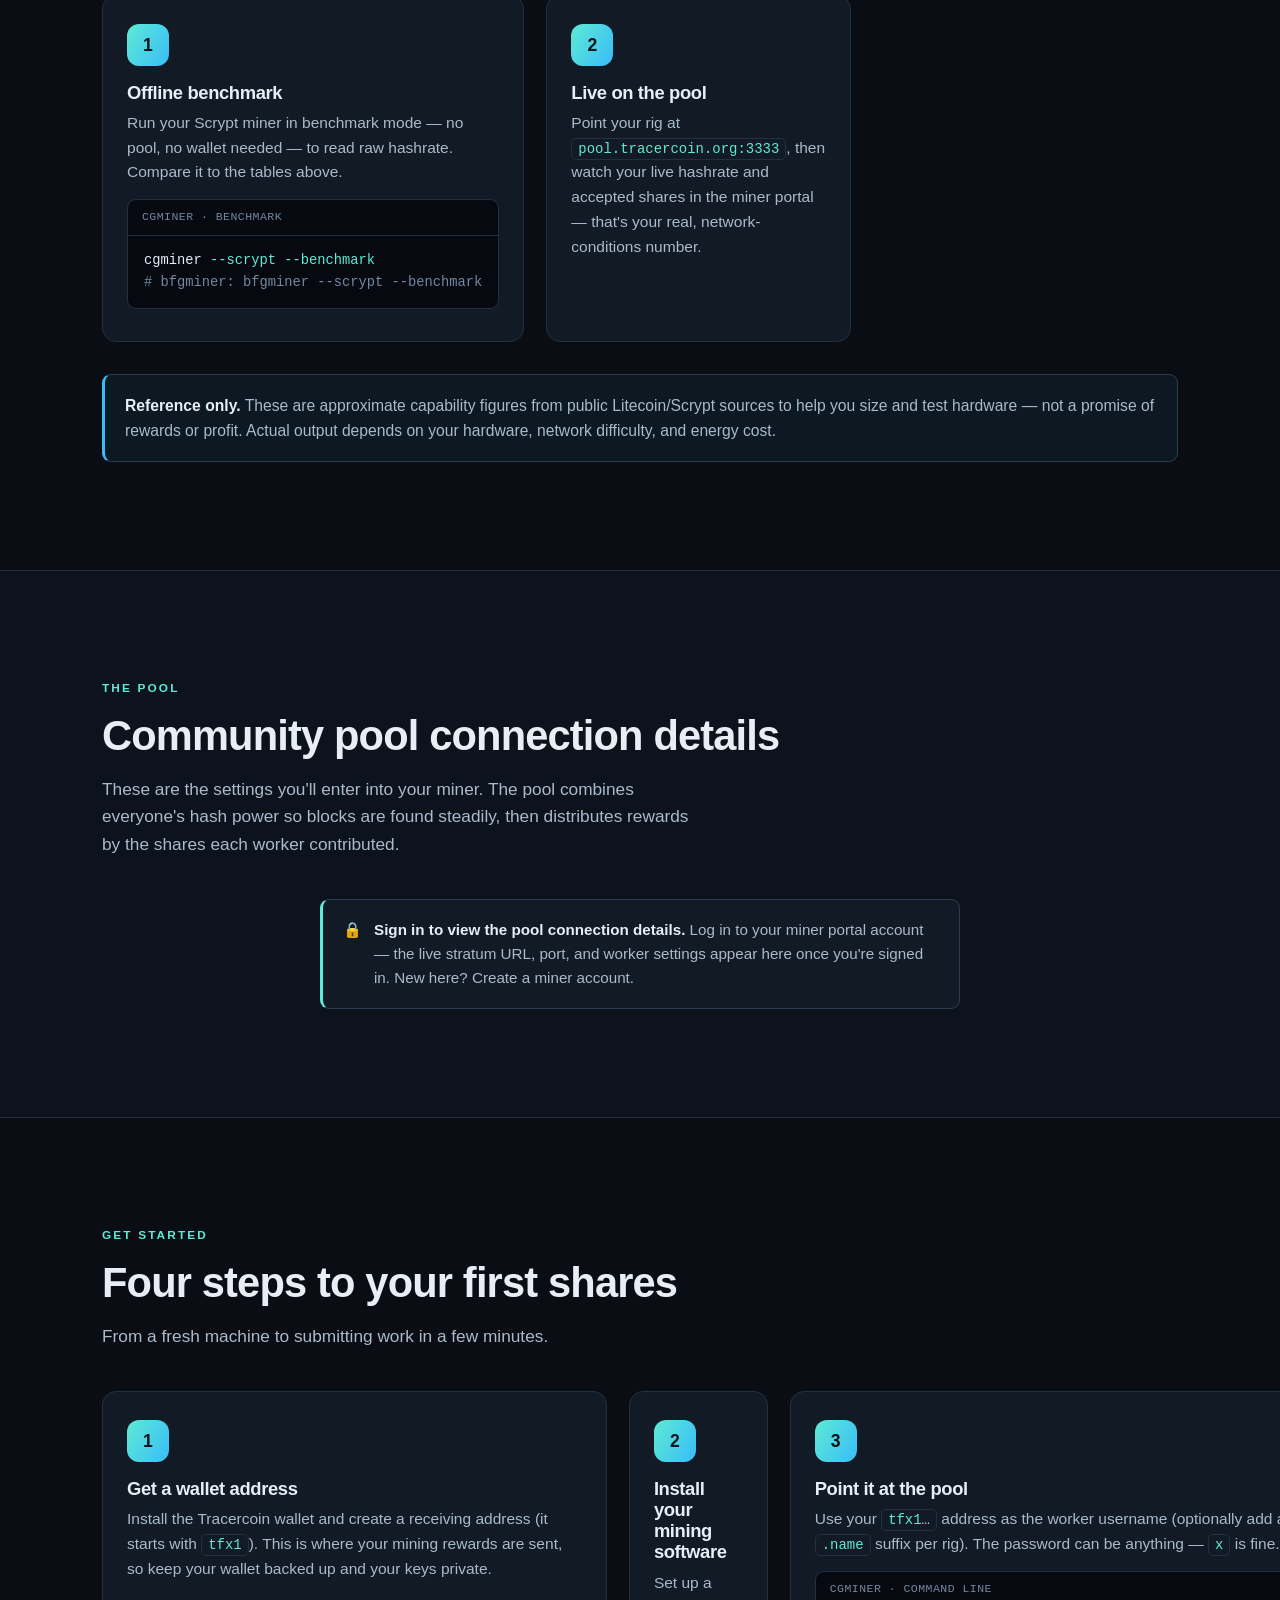
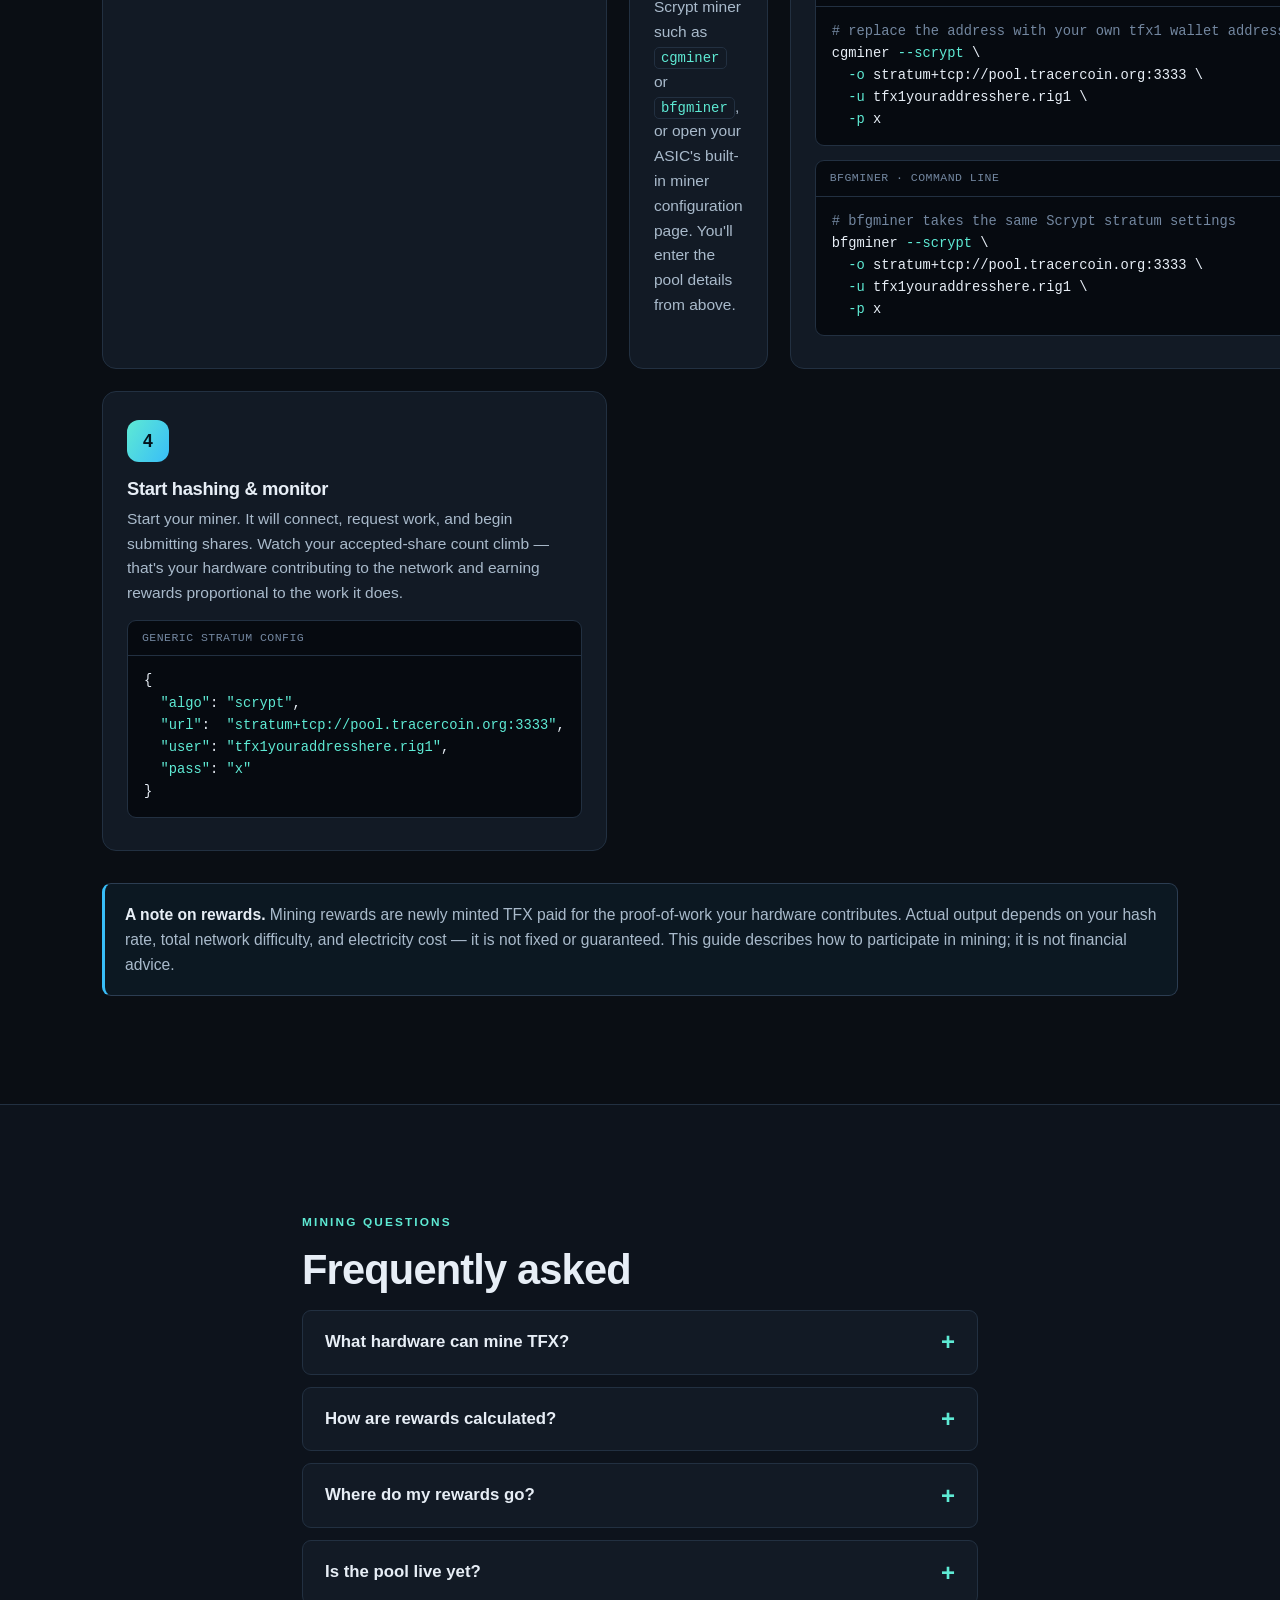
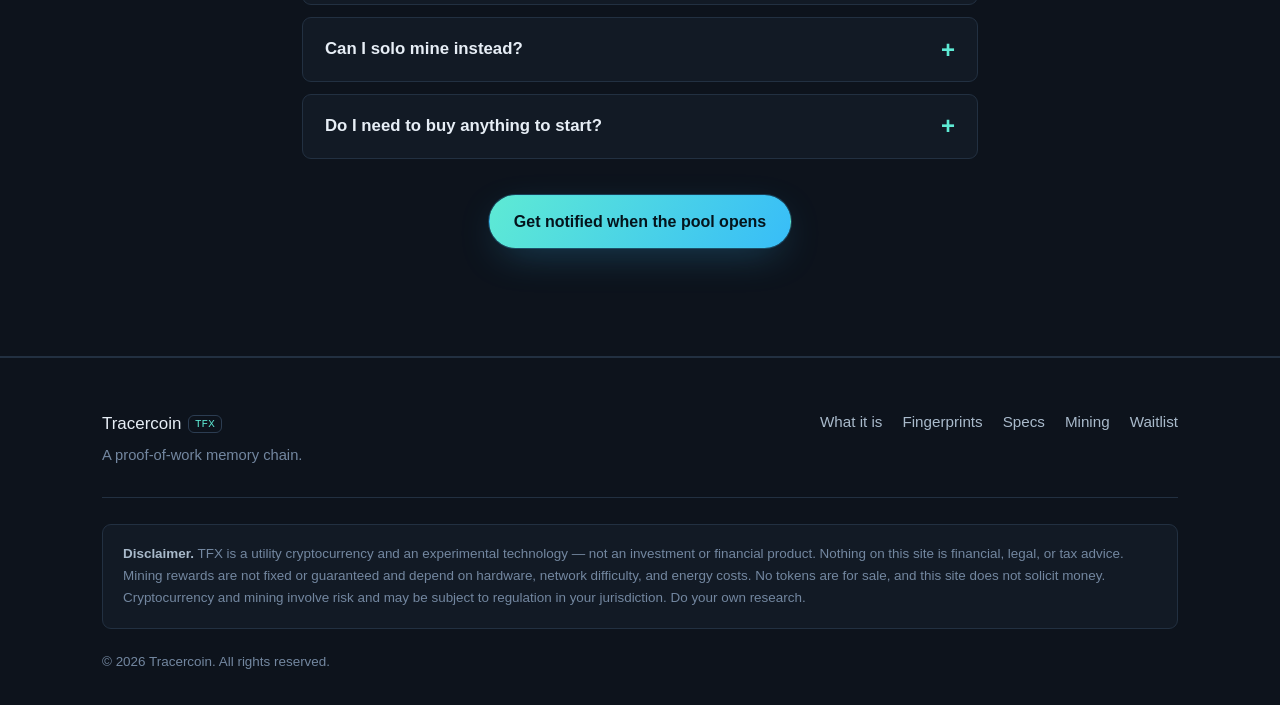
==== commit 4fd5afcd: "Add Find hardware / Compare hardware buttons between the ASIC and GPU/CPU tables" ====
--- a/pool/index.html
+++ b/pool/index.html
@@ -245,6 +245,11 @@
         </div>
         <p class="mining-note">ASICs dominate Scrypt. If you're buying hardware to mine seriously, this is the class to look at.</p>
 
+        <div class="hero-cta" style="margin-top:16px;">
+          <a class="btn btn-primary" href="https://www.google.com/search?q=Scrypt+ASIC+miner+for+sale" target="_blank" rel="noopener">Find hardware</a>
+          <a class="btn btn-ghost" href="https://whattomine.com/asic" target="_blank" rel="noopener">Compare hardware</a>
+        </div>
+
         <h3 class="hw-sub">GPU &amp; CPU — great for testing your setup</h3>
         <p class="section-lead" style="margin-bottom:12px;">
           You can point a GPU — or even a CPU — at the pool to learn the flow and confirm your rig
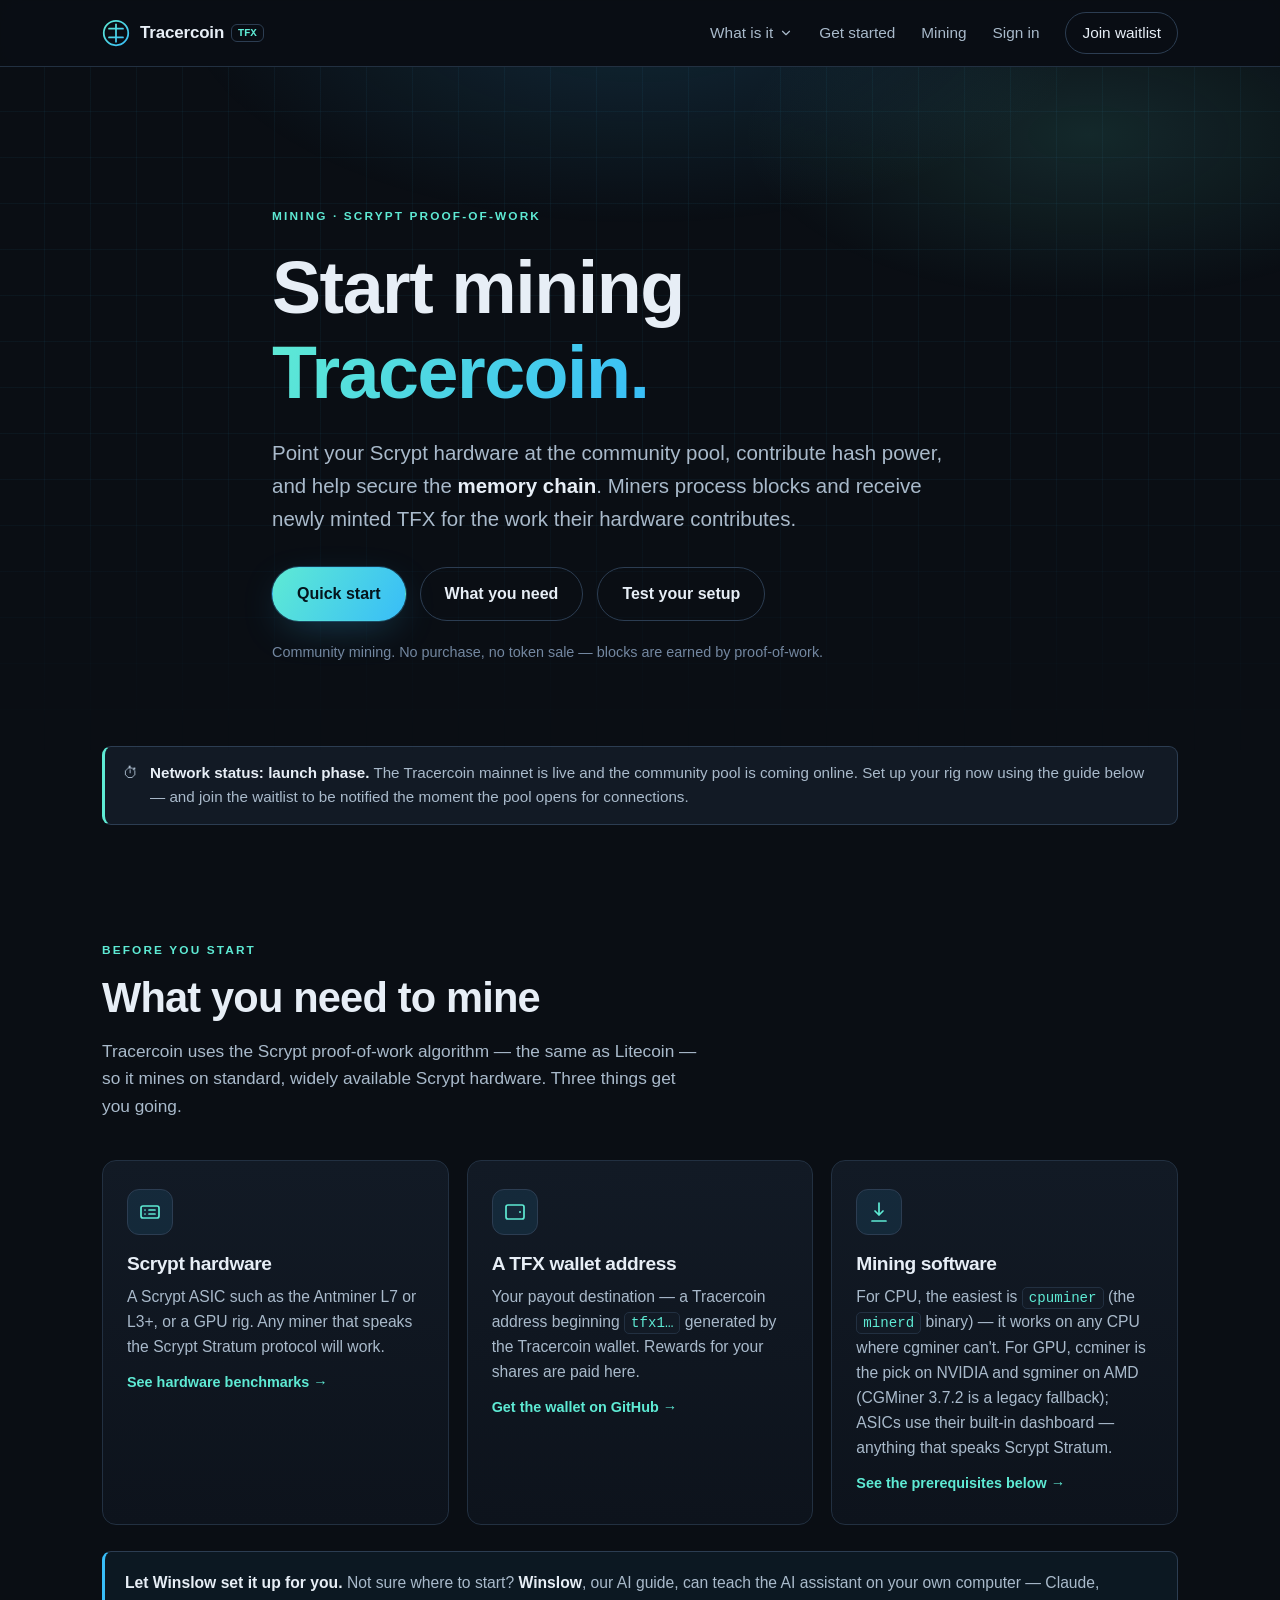
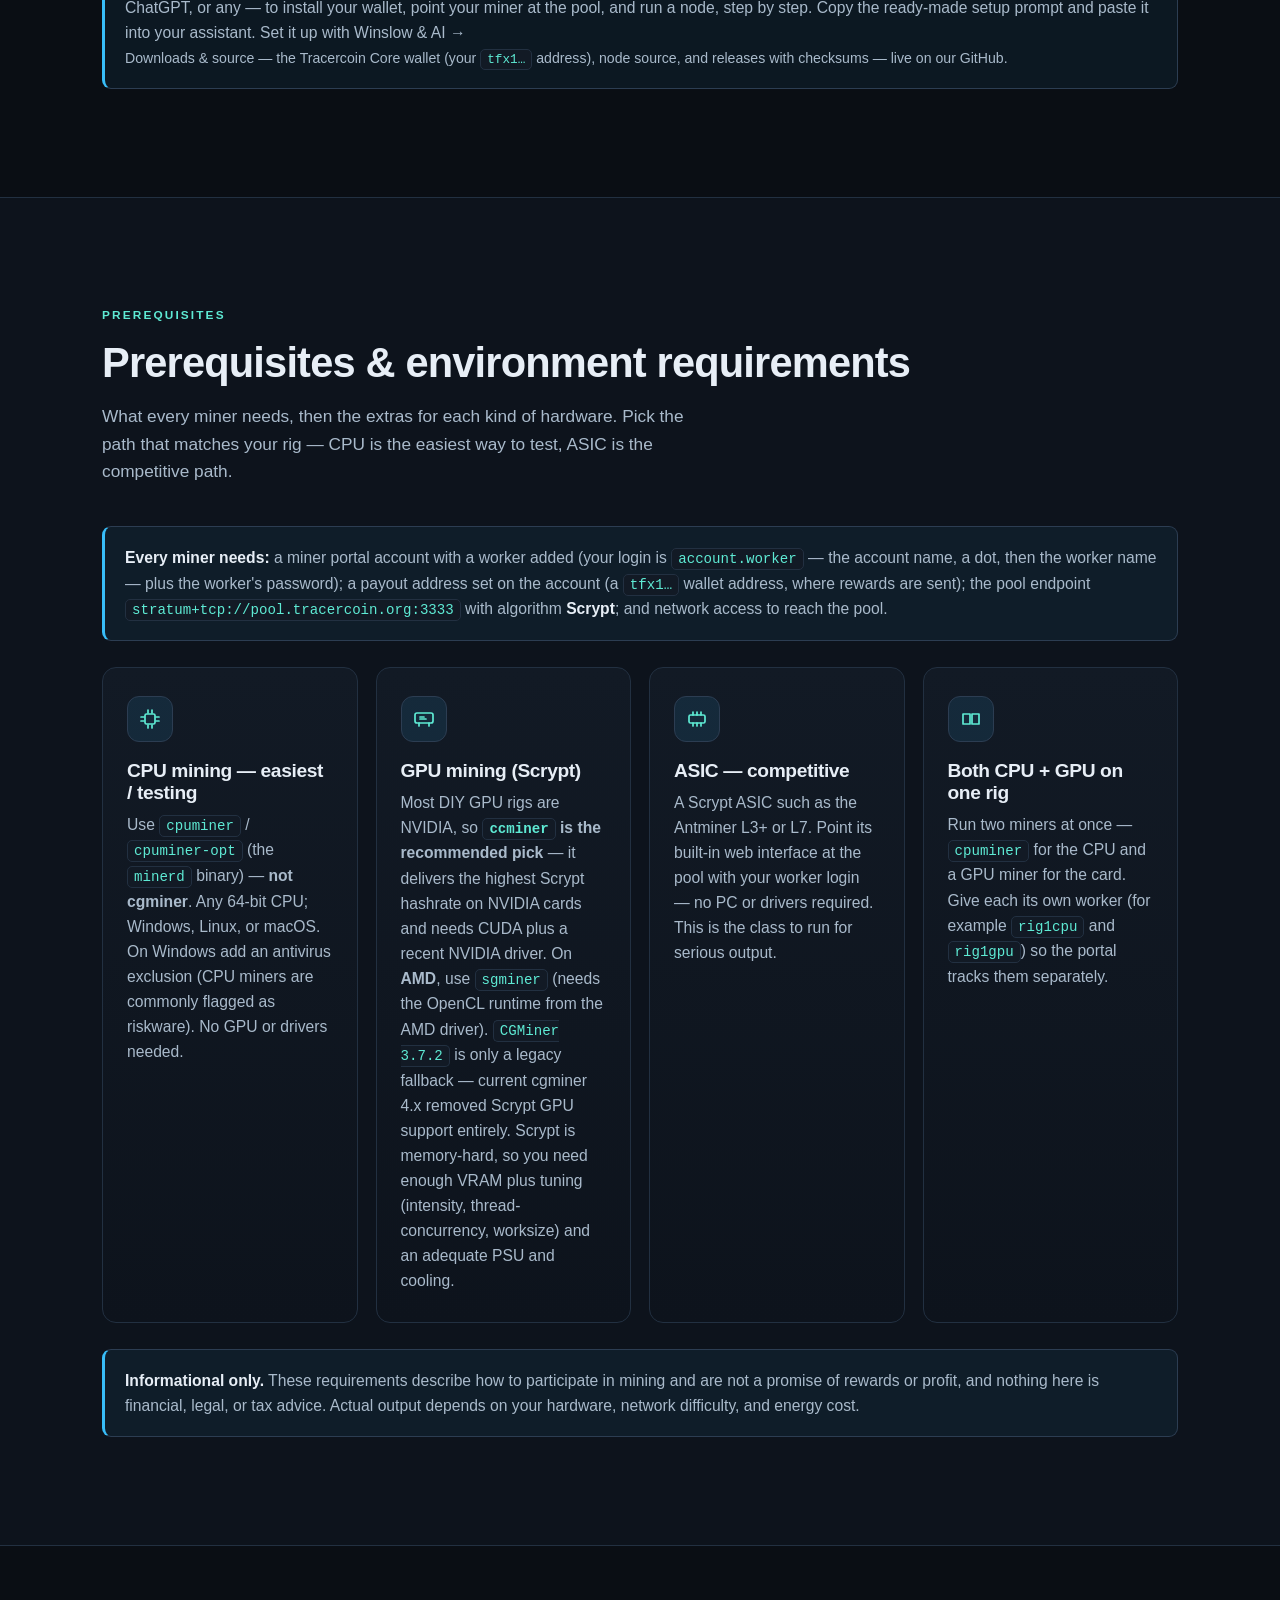
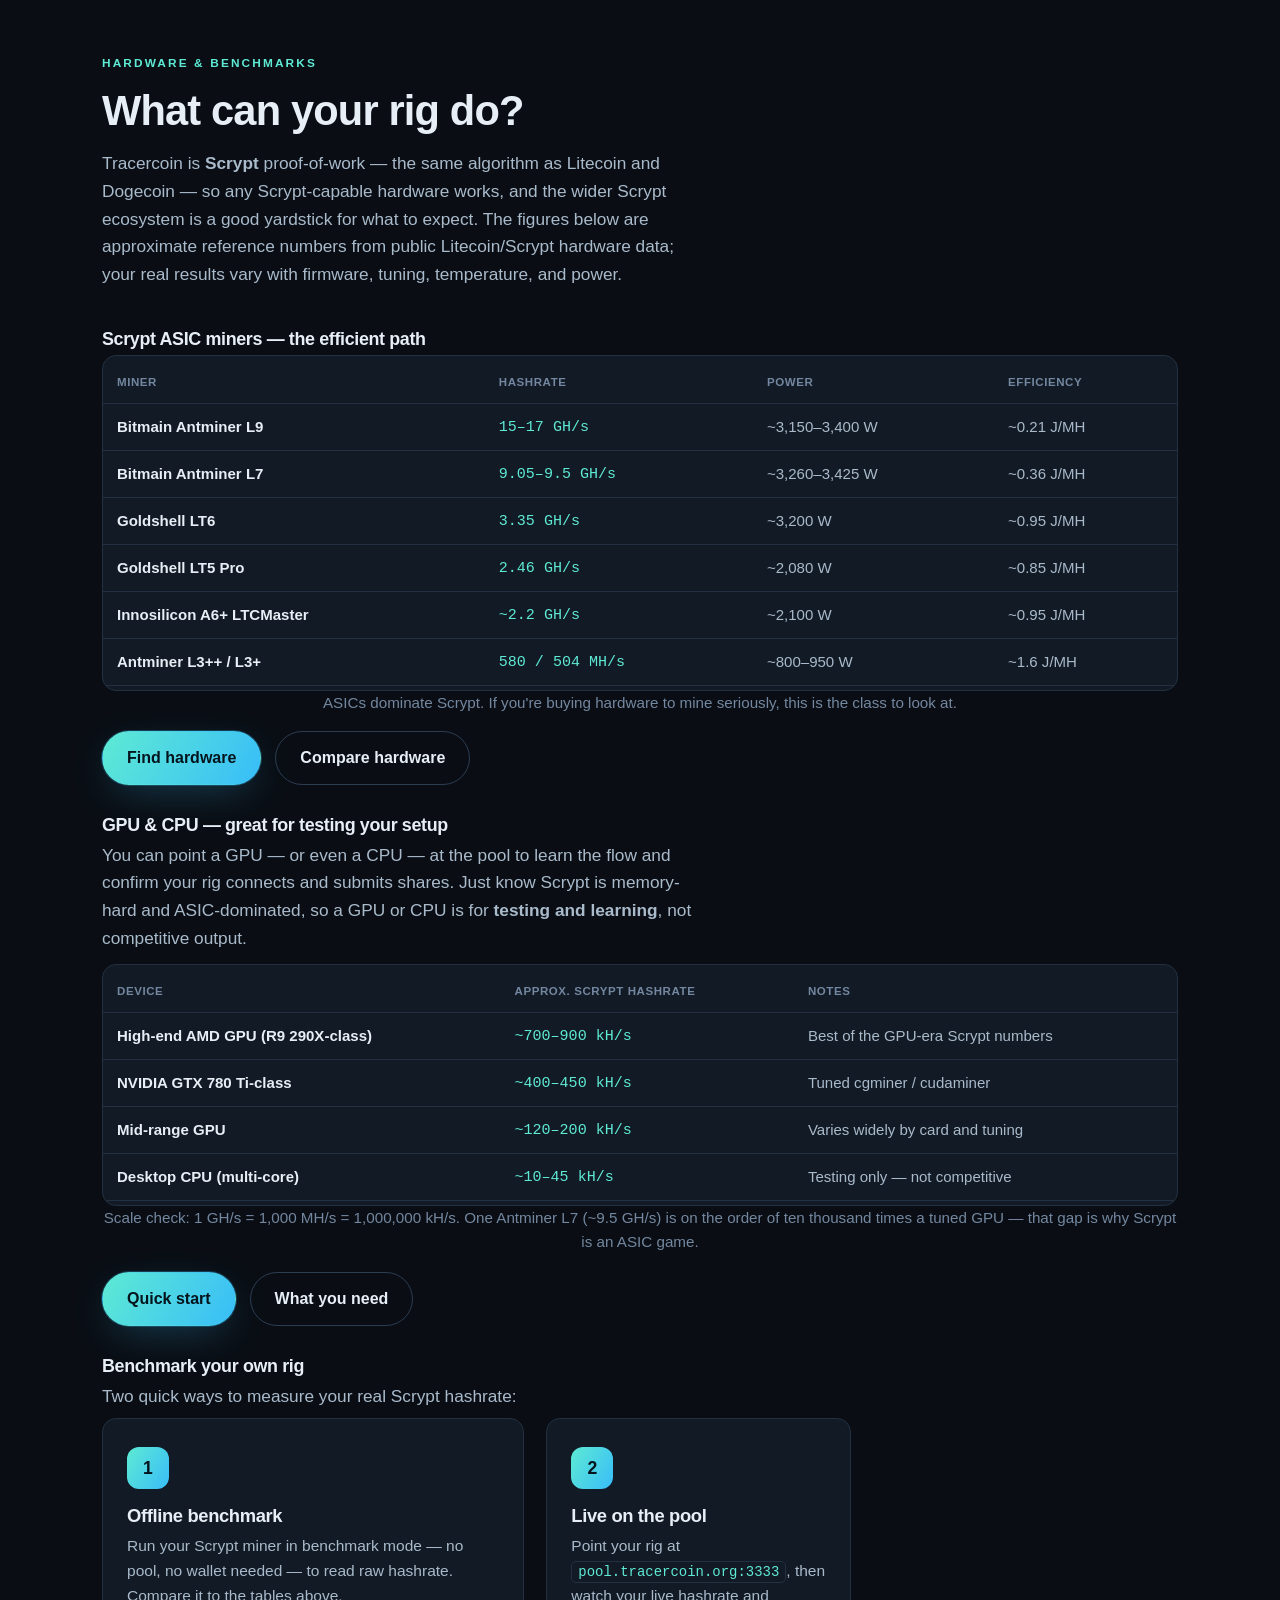
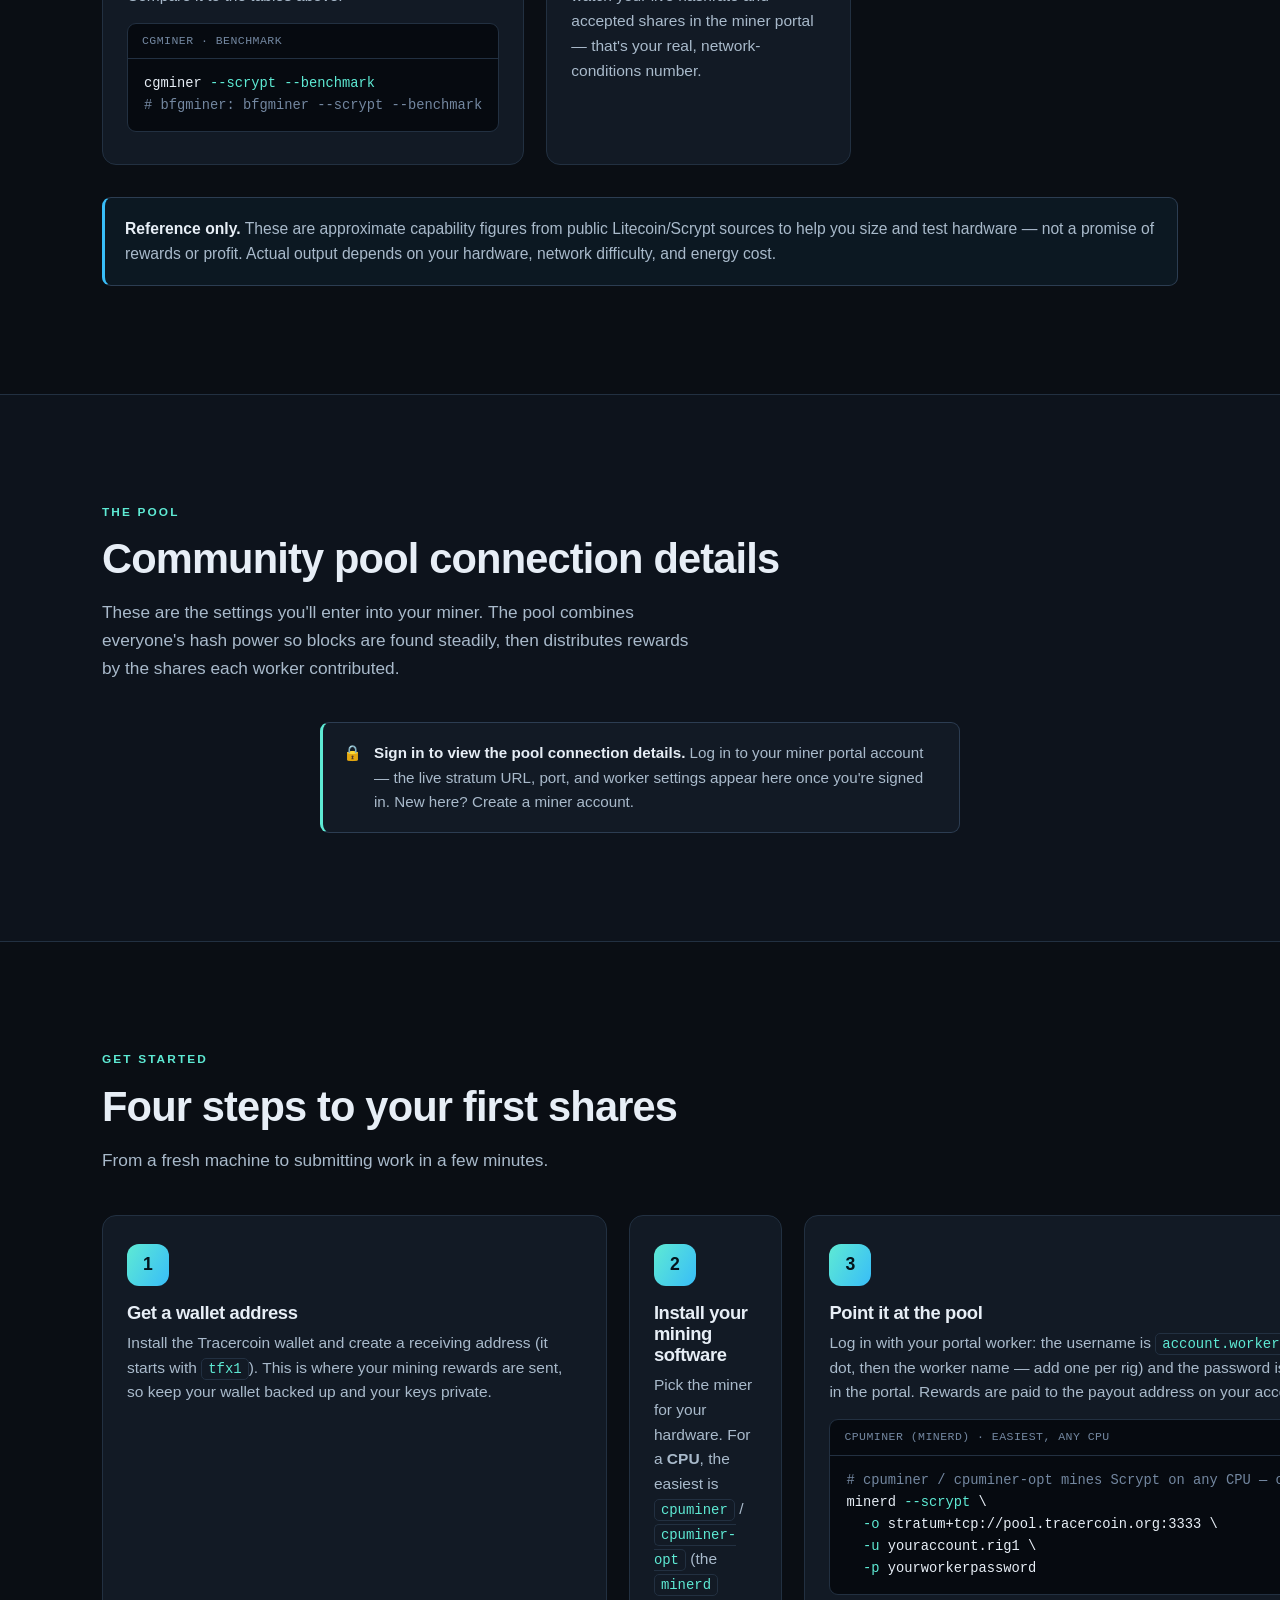
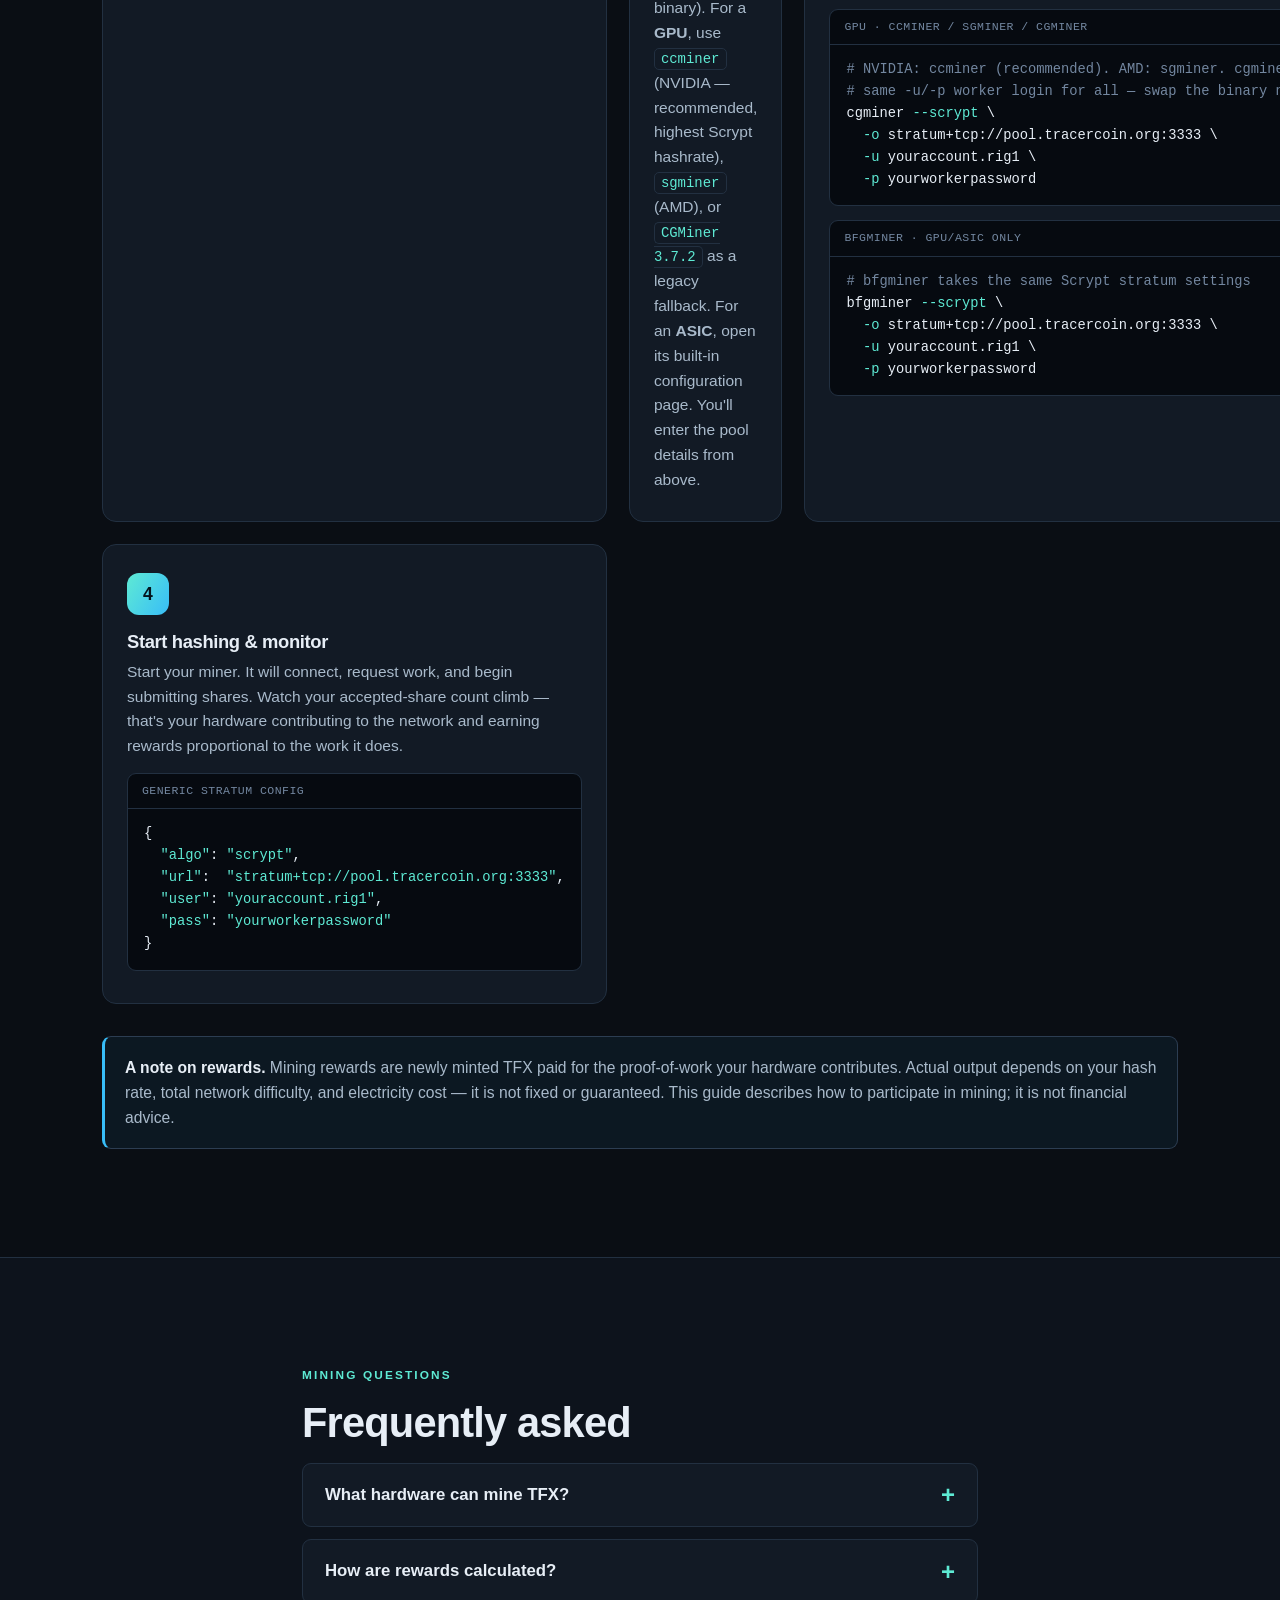
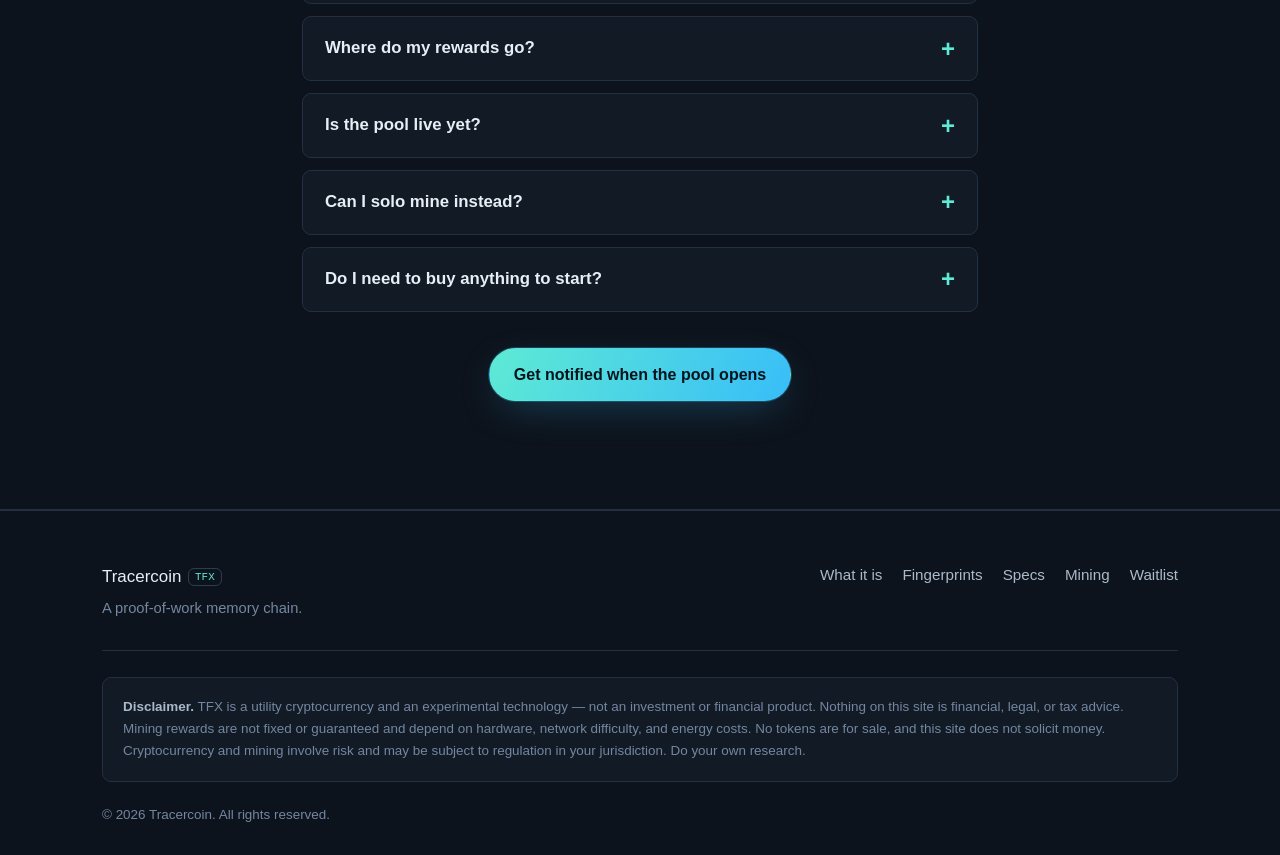
==== commit be44df69: "Fix mining docs: portal worker login + lead with cpuminer Correct the published mining guides so ins" ====
--- a/pool/index.html
+++ b/pool/index.html
@@ -197,11 +197,12 @@
               <svg viewBox="0 0 24 24" width="24" height="24"><path d="M12 3v12m0 0 4-4m-4 4-4-4M5 21h14" fill="none" stroke="currentColor" stroke-width="1.7" stroke-linejoin="round" stroke-linecap="round"/></svg>
             </div>
             <h3>Mining software</h3>
-            <p>A Scrypt miner such as
-              <a class="inline-code" href="https://github.com/ckolivas/cgminer" target="_blank" rel="noopener">cgminer</a>,
-              <a class="inline-code" href="https://github.com/luke-jr/bfgminer" target="_blank" rel="noopener">bfgminer</a>,
-              or your ASIC's built-in dashboard — anything that connects to a Stratum pool.</p>
-            <span class="card-go">cgminer &amp; bfgminer on GitHub &rarr;</span>
+            <p>For CPU, the easiest is
+              <a class="inline-code" href="https://github.com/pooler/cpuminer" target="_blank" rel="noopener">cpuminer</a>
+              (the <span class="inline-code">minerd</span> binary) — it works on any CPU where cgminer can't.
+              For GPU, ccminer is the pick on NVIDIA and sgminer on AMD (CGMiner 3.7.2 is a legacy fallback);
+              ASICs use their built-in dashboard — anything that speaks Scrypt Stratum.</p>
+            <span class="card-go">See the prerequisites below &rarr;</span>
           </article>
         </div>
 
@@ -212,6 +213,79 @@
           node, step by step. Copy the ready-made setup prompt and paste it into your assistant.
           <a href="/pool/quick-start/#prompts">Set it up with Winslow &amp; AI &rarr;</a>
           <br /><span class="muted" style="font-size:.9em;">Downloads &amp; source — the Tracercoin Core wallet (your <span class="inline-code">tfx1…</span> address), node source, and releases with checksums — live on <a href="https://github.com/TraceRcoin" target="_blank" rel="noopener">our GitHub</a>.</span>
+        </div>
+      </div>
+    </section>
+
+    <!-- ============ PREREQUISITES & ENVIRONMENT ============ -->
+    <section id="prerequisites" class="section section-alt" aria-labelledby="prereq-title">
+      <div class="container">
+        <p class="section-eyebrow">Prerequisites</p>
+        <h2 id="prereq-title" class="section-title">Prerequisites &amp; environment requirements</h2>
+        <p class="section-lead">
+          What every miner needs, then the extras for each kind of hardware. Pick the path that matches your
+          rig — CPU is the easiest way to test, ASIC is the competitive path.
+        </p>
+
+        <div class="callout" role="note" style="margin-bottom:26px;">
+          <strong>Every miner needs:</strong> a <a href="/portal/">miner portal</a> account with a worker added
+          (your login is <span class="inline-code">account.worker</span> — the account name, a dot, then the
+          worker name — plus the worker's password); a payout address set on the account (a
+          <span class="inline-code">tfx1&hellip;</span> wallet address, where rewards are sent); the pool endpoint
+          <span class="inline-code">stratum+tcp://pool.tracercoin.org:3333</span> with algorithm
+          <strong>Scrypt</strong>; and network access to reach the pool.
+        </div>
+
+        <div class="req-grid">
+          <article class="card">
+            <div class="card-icon" aria-hidden="true">
+              <svg viewBox="0 0 24 24" width="24" height="24"><rect x="7" y="7" width="10" height="10" rx="1.5" fill="none" stroke="currentColor" stroke-width="1.7"/><path d="M10 3v3M14 3v3M10 18v3M14 18v3M3 10h3M3 14h3M18 10h3M18 14h3" stroke="currentColor" stroke-width="1.7" stroke-linecap="round"/></svg>
+            </div>
+            <h3>CPU mining — easiest / testing</h3>
+            <p>Use <span class="inline-code">cpuminer</span> / <span class="inline-code">cpuminer-opt</span>
+              (the <span class="inline-code">minerd</span> binary) — <strong>not cgminer</strong>. Any 64-bit CPU;
+              Windows, Linux, or macOS. On Windows add an antivirus exclusion (CPU miners are commonly flagged
+              as riskware). No GPU or drivers needed.</p>
+          </article>
+
+          <article class="card">
+            <div class="card-icon" aria-hidden="true">
+              <svg viewBox="0 0 24 24" width="24" height="24"><rect x="3" y="6" width="18" height="10" rx="2" fill="none" stroke="currentColor" stroke-width="1.7"/><path d="M7 16v3M17 16v3M8 10h4M8 12h6" stroke="currentColor" stroke-width="1.7" stroke-linecap="round"/></svg>
+            </div>
+            <h3>GPU mining (Scrypt)</h3>
+            <p>Most DIY GPU rigs are NVIDIA, so <strong><span class="inline-code">ccminer</span> is the
+              recommended pick</strong> — it delivers the highest Scrypt hashrate on NVIDIA cards and needs
+              CUDA plus a recent NVIDIA driver. On <strong>AMD</strong>, use <span class="inline-code">sgminer</span>
+              (needs the OpenCL runtime from the AMD driver). <span class="inline-code">CGMiner 3.7.2</span> is only
+              a legacy fallback — current cgminer 4.x removed Scrypt GPU support entirely. Scrypt is memory-hard,
+              so you need enough VRAM plus tuning (intensity, thread-concurrency, worksize) and an adequate PSU
+              and cooling.</p>
+          </article>
+
+          <article class="card">
+            <div class="card-icon" aria-hidden="true">
+              <svg viewBox="0 0 24 24" width="24" height="24"><rect x="4" y="8" width="16" height="8" rx="1.5" fill="none" stroke="currentColor" stroke-width="1.7"/><path d="M8 8V5M12 8V5M16 8V5M8 16v3M12 16v3M16 16v3" stroke="currentColor" stroke-width="1.7" stroke-linecap="round"/></svg>
+            </div>
+            <h3>ASIC — competitive</h3>
+            <p>A Scrypt ASIC such as the Antminer L3+ or L7. Point its built-in web interface at the pool with
+              your worker login — no PC or drivers required. This is the class to run for serious output.</p>
+          </article>
+
+          <article class="card">
+            <div class="card-icon" aria-hidden="true">
+              <svg viewBox="0 0 24 24" width="24" height="24"><path d="M4 7h7v10H4zM13 7h7v10h-7z" fill="none" stroke="currentColor" stroke-width="1.7" stroke-linejoin="round"/></svg>
+            </div>
+            <h3>Both CPU + GPU on one rig</h3>
+            <p>Run two miners at once — <span class="inline-code">cpuminer</span> for the CPU and a GPU miner for
+              the card. Give each its own worker (for example <span class="inline-code">rig1cpu</span> and
+              <span class="inline-code">rig1gpu</span>) so the portal tracks them separately.</p>
+          </article>
+        </div>
+
+        <div class="callout" role="note" style="margin-top:26px;">
+          <strong>Informational only.</strong> These requirements describe how to participate in mining and are
+          not a promise of rewards or profit, and nothing here is financial, legal, or tax advice. Actual output
+          depends on your hardware, network difficulty, and energy cost.
         </div>
       </div>
     </section>
@@ -274,7 +348,7 @@
           <a class="btn btn-ghost" href="#requirements">What you need</a>
         </div>
 
-        <h3 class="hw-sub">Benchmark your own rig</h3>
+        <h3 class="hw-sub" id="benchmark">Benchmark your own rig</h3>
         <p class="section-lead" style="margin-bottom:8px;">Two quick ways to measure your real Scrypt hashrate:</p>
         <ol class="steps">
           <li class="step">
@@ -337,11 +411,11 @@
           </div>
           <div class="pool-param">
             <dt>Username</dt>
-            <dd>your-tfx1-address.worker</dd>
+            <dd>account.worker</dd>
           </div>
           <div class="pool-param">
             <dt>Password</dt>
-            <dd>x</dd>
+            <dd>your worker password</dd>
           </div>
           <div class="pool-param">
             <dt>Pool fee</dt>
@@ -371,33 +445,48 @@
           <li class="step">
             <div class="step-num" aria-hidden="true">2</div>
             <h3>Install your mining software</h3>
-            <p>Set up a Scrypt miner such as <span class="inline-code">cgminer</span> or
-              <span class="inline-code">bfgminer</span>, or open your ASIC's built-in miner
-              configuration page. You'll enter the pool details from above.</p>
+            <p>Pick the miner for your hardware. For a <strong>CPU</strong>, the easiest is
+              <span class="inline-code">cpuminer</span> / <span class="inline-code">cpuminer-opt</span>
+              (the <span class="inline-code">minerd</span> binary). For a <strong>GPU</strong>, use
+              <span class="inline-code">ccminer</span> (NVIDIA — recommended, highest Scrypt hashrate),
+              <span class="inline-code">sgminer</span> (AMD), or <span class="inline-code">CGMiner 3.7.2</span>
+              as a legacy fallback. For an <strong>ASIC</strong>, open its
+              built-in configuration page. You'll enter the pool details from above.</p>
           </li>
           <li class="step">
             <div class="step-num" aria-hidden="true">3</div>
             <h3>Point it at the pool</h3>
-            <p>Use your <span class="inline-code">tfx1&hellip;</span> address as the worker username
-              (optionally add a <span class="inline-code">.name</span> suffix per rig). The password
-              can be anything — <span class="inline-code">x</span> is fine.</p>
-
-            <div class="codeblock" role="group" aria-label="cgminer example command">
-              <div class="codeblock-head"><span>cgminer &middot; command line</span></div>
-              <pre><span class="cmt"># replace the address with your own tfx1 wallet address</span>
+            <p>Log in with your portal worker: the username is
+              <span class="inline-code">account.worker</span> (your portal account name, a dot, then the
+              worker name — add one per rig) and the password is the worker password you set in the portal.
+              Rewards are paid to the payout address on your account, not to the username.</p>
+
+            <div class="codeblock" role="group" aria-label="cpuminer example command">
+              <div class="codeblock-head"><span>cpuminer (minerd) &middot; easiest, any CPU</span></div>
+              <pre><span class="cmt"># cpuminer / cpuminer-opt mines Scrypt on any CPU — cgminer cannot CPU-mine</span>
+minerd <span class="tok">--scrypt</span> \
+  <span class="tok">-o</span> stratum+tcp://pool.tracercoin.org:3333 \
+  <span class="tok">-u</span> youraccount.rig1 \
+  <span class="tok">-p</span> yourworkerpassword</pre>
+            </div>
+
+            <div class="codeblock" role="group" aria-label="GPU miner example command">
+              <div class="codeblock-head"><span>GPU &middot; ccminer / sgminer / cgminer</span></div>
+              <pre><span class="cmt"># NVIDIA: ccminer (recommended). AMD: sgminer. cgminer only as 3.7.2 legacy.</span>
+<span class="cmt"># same -u/-p worker login for all — swap the binary name for your miner:</span>
 cgminer <span class="tok">--scrypt</span> \
   <span class="tok">-o</span> stratum+tcp://pool.tracercoin.org:3333 \
-  <span class="tok">-u</span> tfx1youraddresshere.rig1 \
-  <span class="tok">-p</span> x</pre>
+  <span class="tok">-u</span> youraccount.rig1 \
+  <span class="tok">-p</span> yourworkerpassword</pre>
             </div>
 
             <div class="codeblock" role="group" aria-label="bfgminer example command">
-              <div class="codeblock-head"><span>bfgminer &middot; command line</span></div>
+              <div class="codeblock-head"><span>bfgminer &middot; GPU/ASIC only</span></div>
               <pre><span class="cmt"># bfgminer takes the same Scrypt stratum settings</span>
 bfgminer <span class="tok">--scrypt</span> \
   <span class="tok">-o</span> stratum+tcp://pool.tracercoin.org:3333 \
-  <span class="tok">-u</span> tfx1youraddresshere.rig1 \
-  <span class="tok">-p</span> x</pre>
+  <span class="tok">-u</span> youraccount.rig1 \
+  <span class="tok">-p</span> yourworkerpassword</pre>
             </div>
           </li>
           <li class="step">
@@ -412,8 +501,8 @@
               <pre>{
   <span class="tok">"algo"</span>: <span class="tok">"scrypt"</span>,
   <span class="tok">"url"</span>:  <span class="tok">"stratum+tcp://pool.tracercoin.org:3333"</span>,
-  <span class="tok">"user"</span>: <span class="tok">"tfx1youraddresshere.rig1"</span>,
-  <span class="tok">"pass"</span>: <span class="tok">"x"</span>
+  <span class="tok">"user"</span>: <span class="tok">"youraccount.rig1"</span>,
+  <span class="tok">"pass"</span>: <span class="tok">"yourworkerpassword"</span>
 }</pre>
             </div>
           </li>
@@ -439,8 +528,9 @@
             <summary>What hardware can mine TFX?</summary>
             <div class="faq-body">
               <p>Any Scrypt-capable miner. Scrypt ASICs such as the Antminer L7 and L3+ are the most
-                efficient, but GPUs running a Scrypt miner work too. Because Tracercoin uses the same
-                algorithm as Litecoin, hardware built for Scrypt mining is directly compatible.</p>
+                efficient; a GPU works too (ccminer on NVIDIA, sgminer on AMD); and any CPU can mine with
+                cpuminer, which is the easiest way to test. Because Tracercoin uses the same algorithm as
+                Litecoin, hardware built for Scrypt mining is directly compatible.</p>
             </div>
           </details>
 
@@ -457,8 +547,10 @@
           <details class="faq-item">
             <summary>Where do my rewards go?</summary>
             <div class="faq-body">
-              <p>To the <span class="inline-code">tfx1&hellip;</span> wallet address you set as your
-                worker username. Keep that wallet backed up — whoever holds the keys holds the coins.</p>
+              <p>To the payout address set on your miner portal account — a
+                <span class="inline-code">tfx1&hellip;</span> wallet address. Your worker login
+                (<span class="inline-code">account.worker</span>) only identifies the rig; payouts follow the
+                account's payout address. Keep that wallet backed up — whoever holds the keys holds the coins.</p>
             </div>
           </details>
 
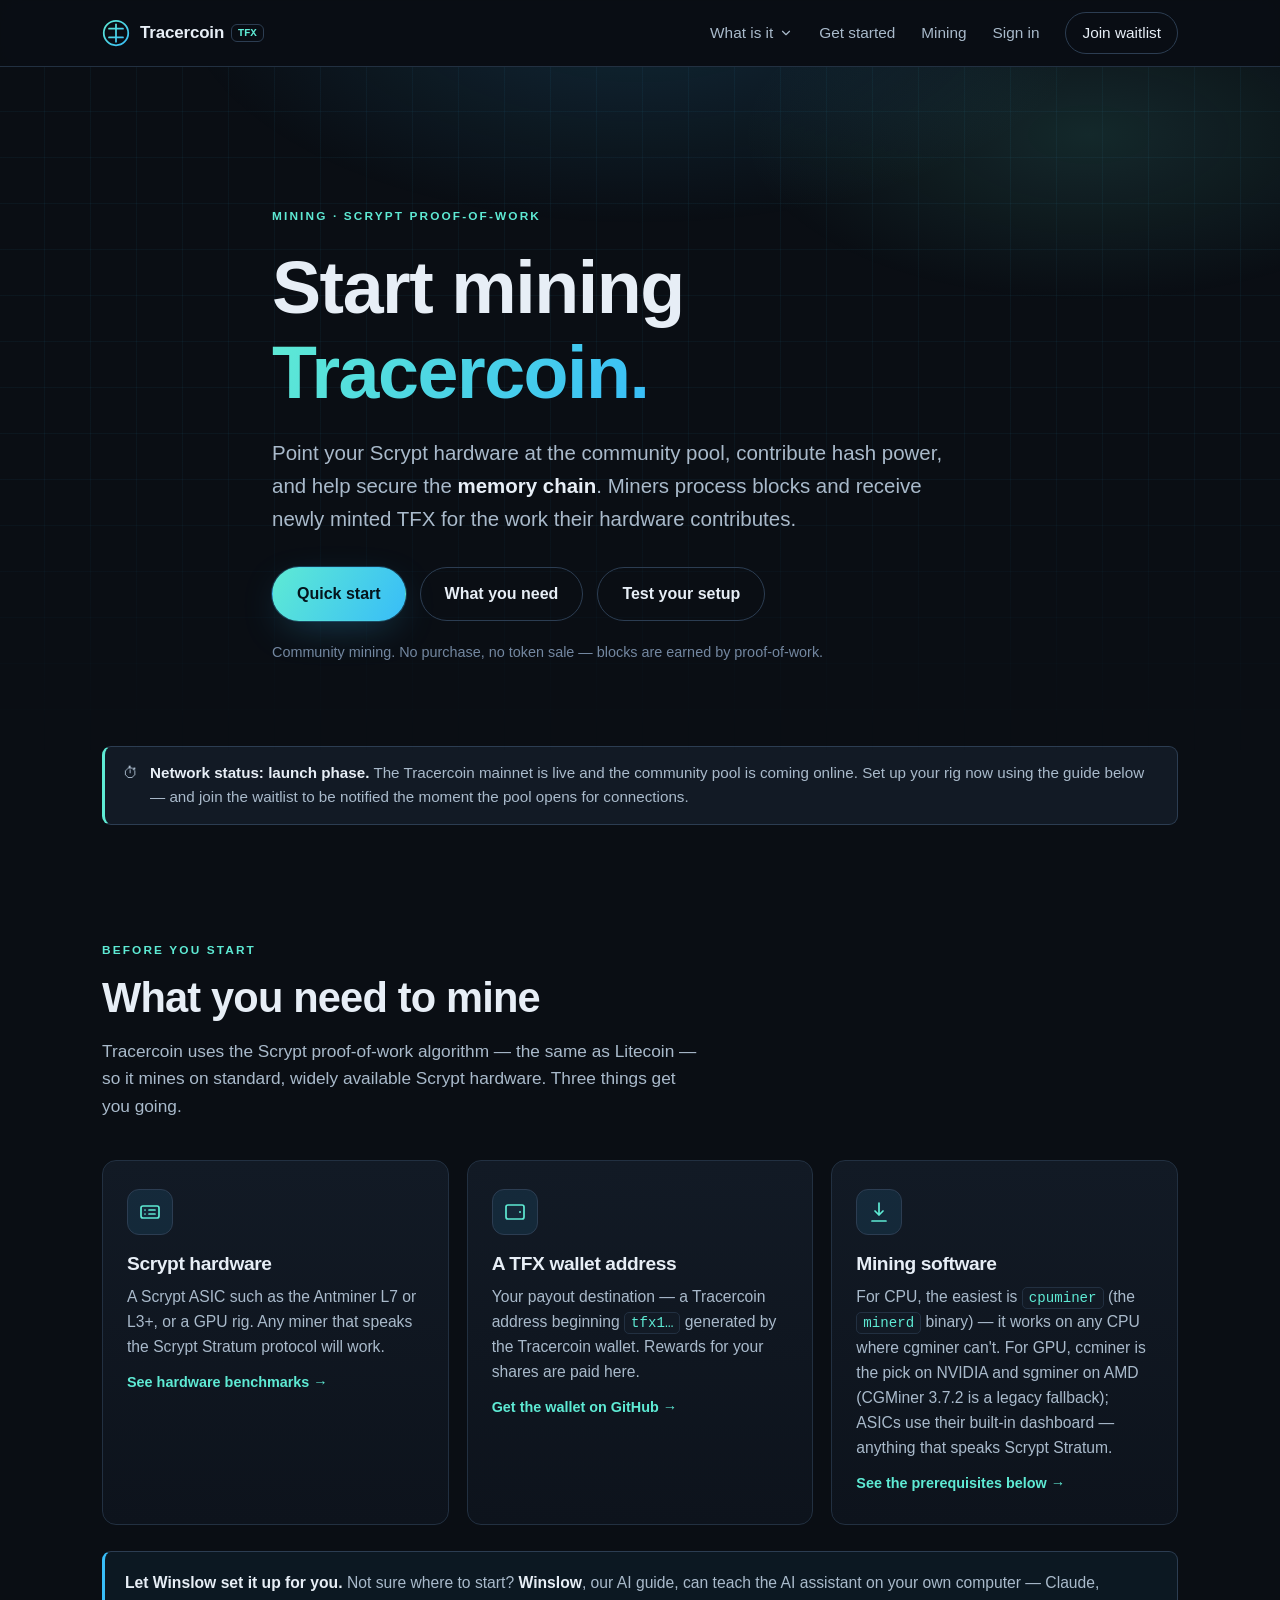
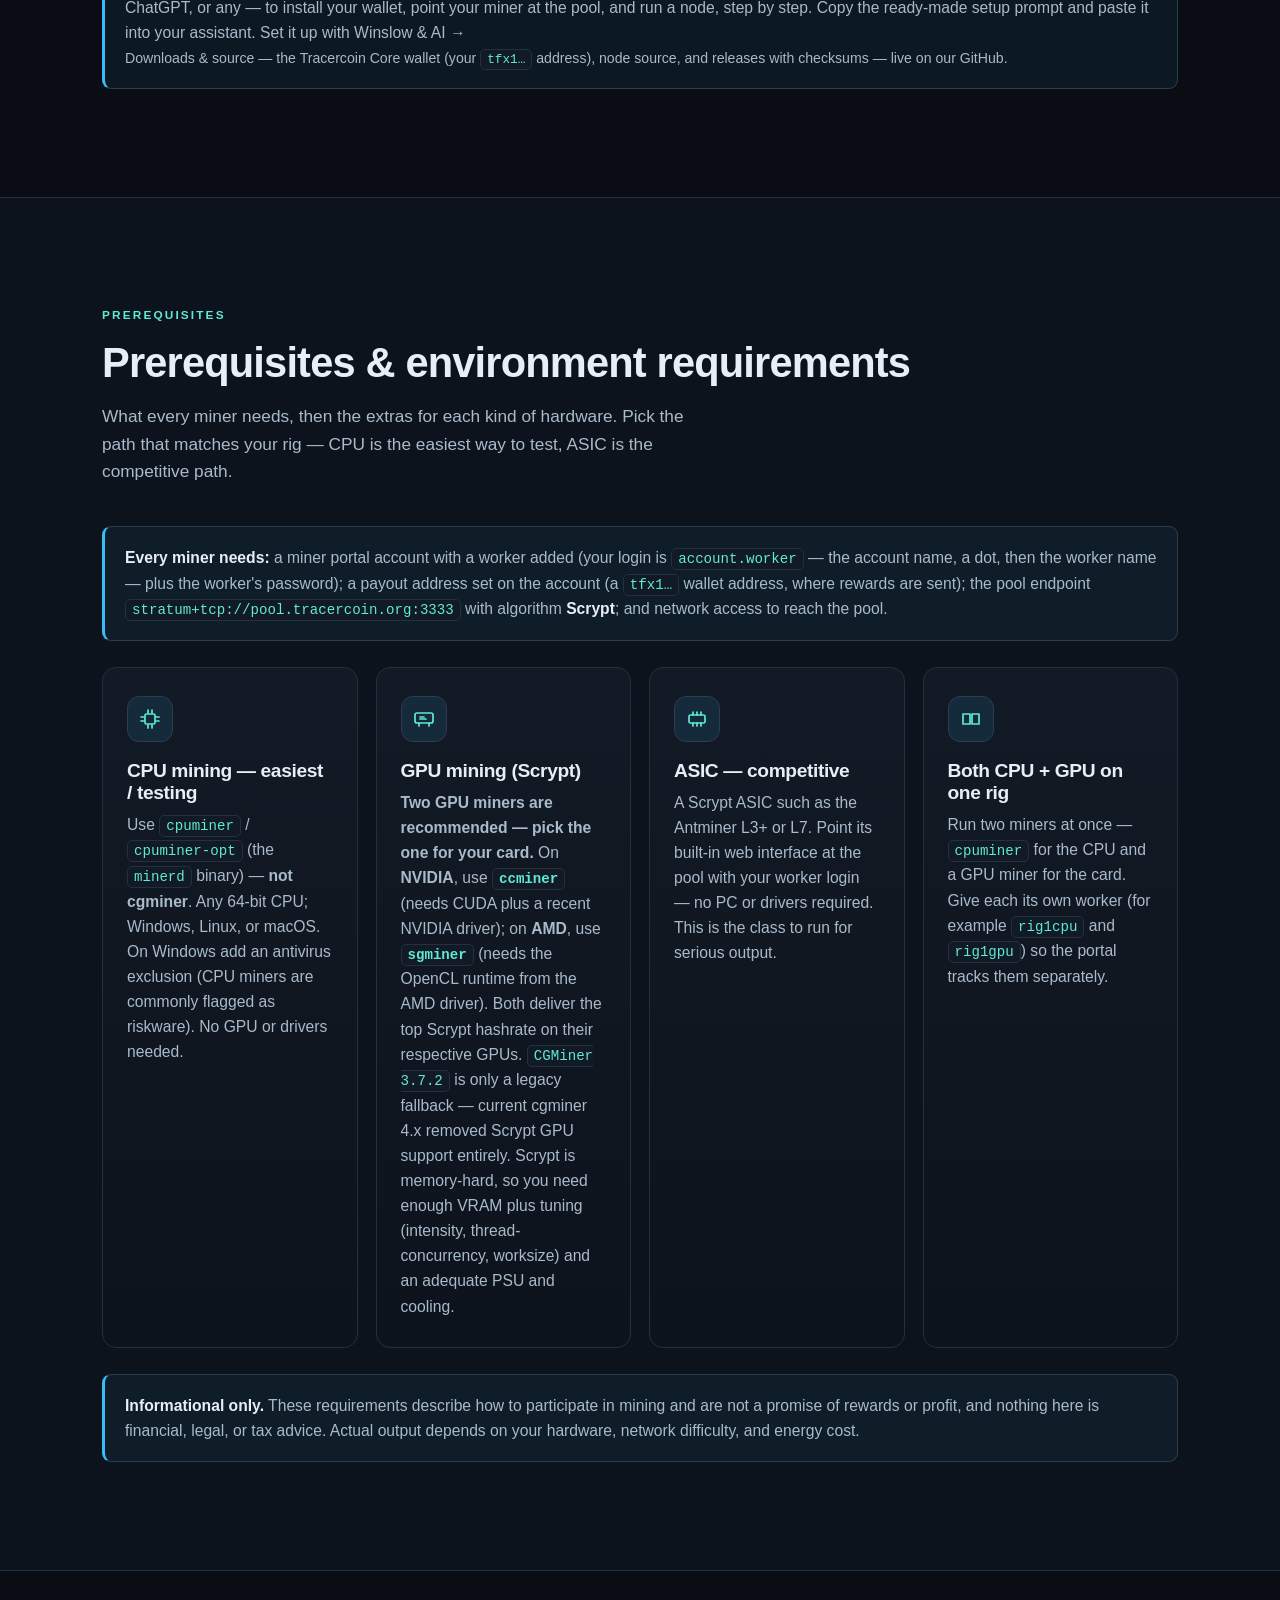
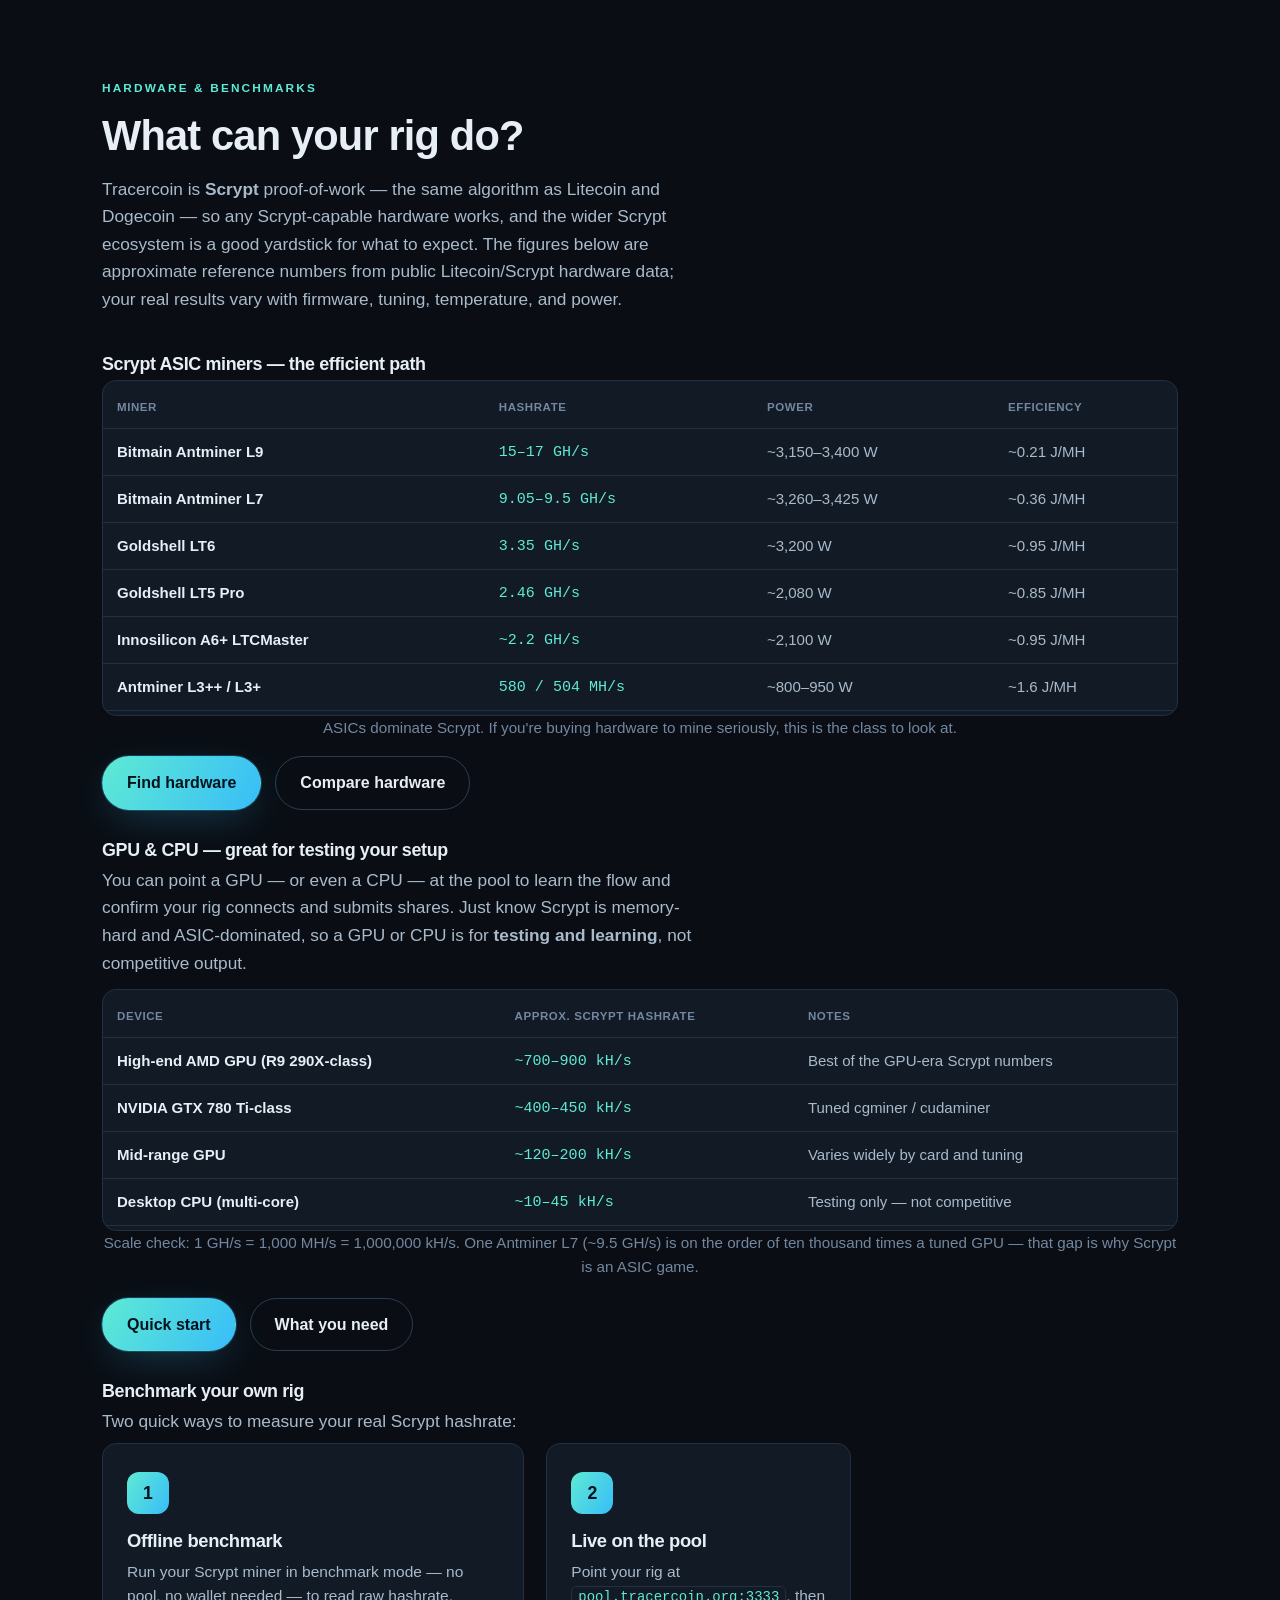
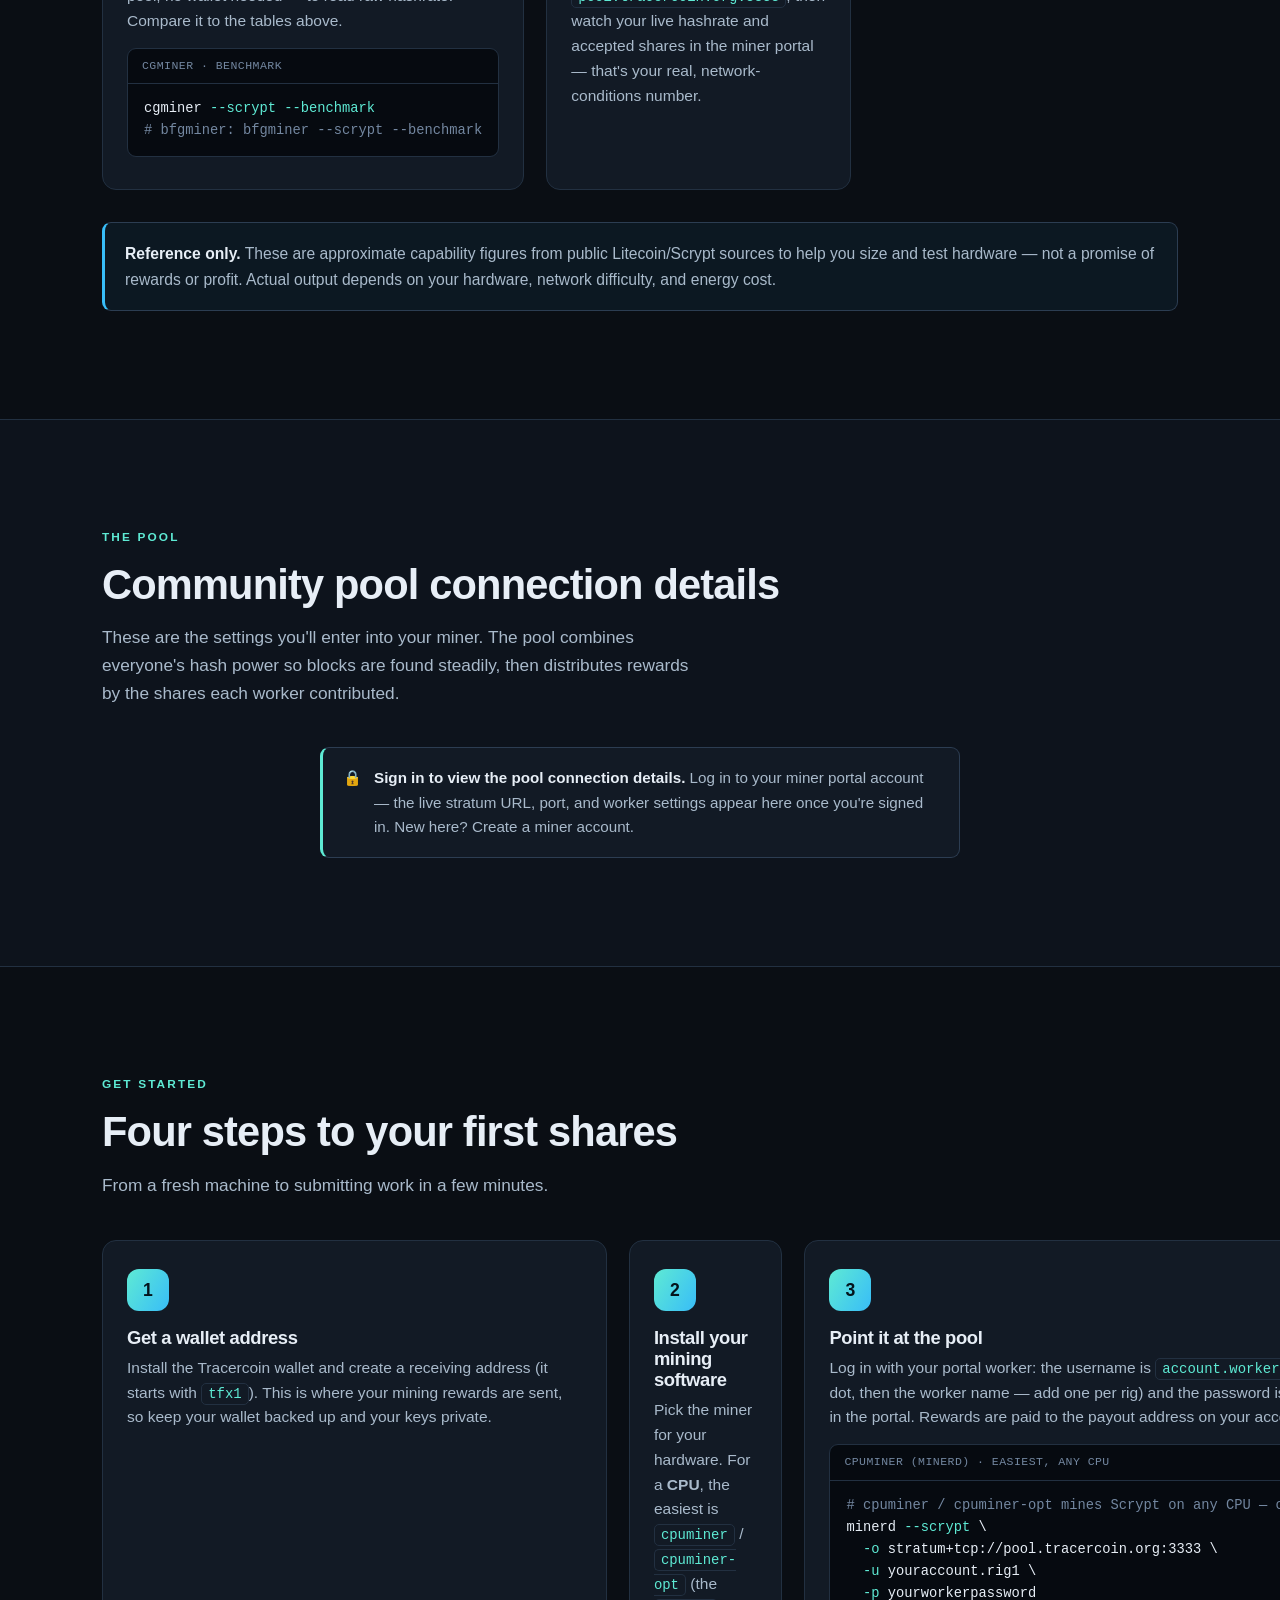
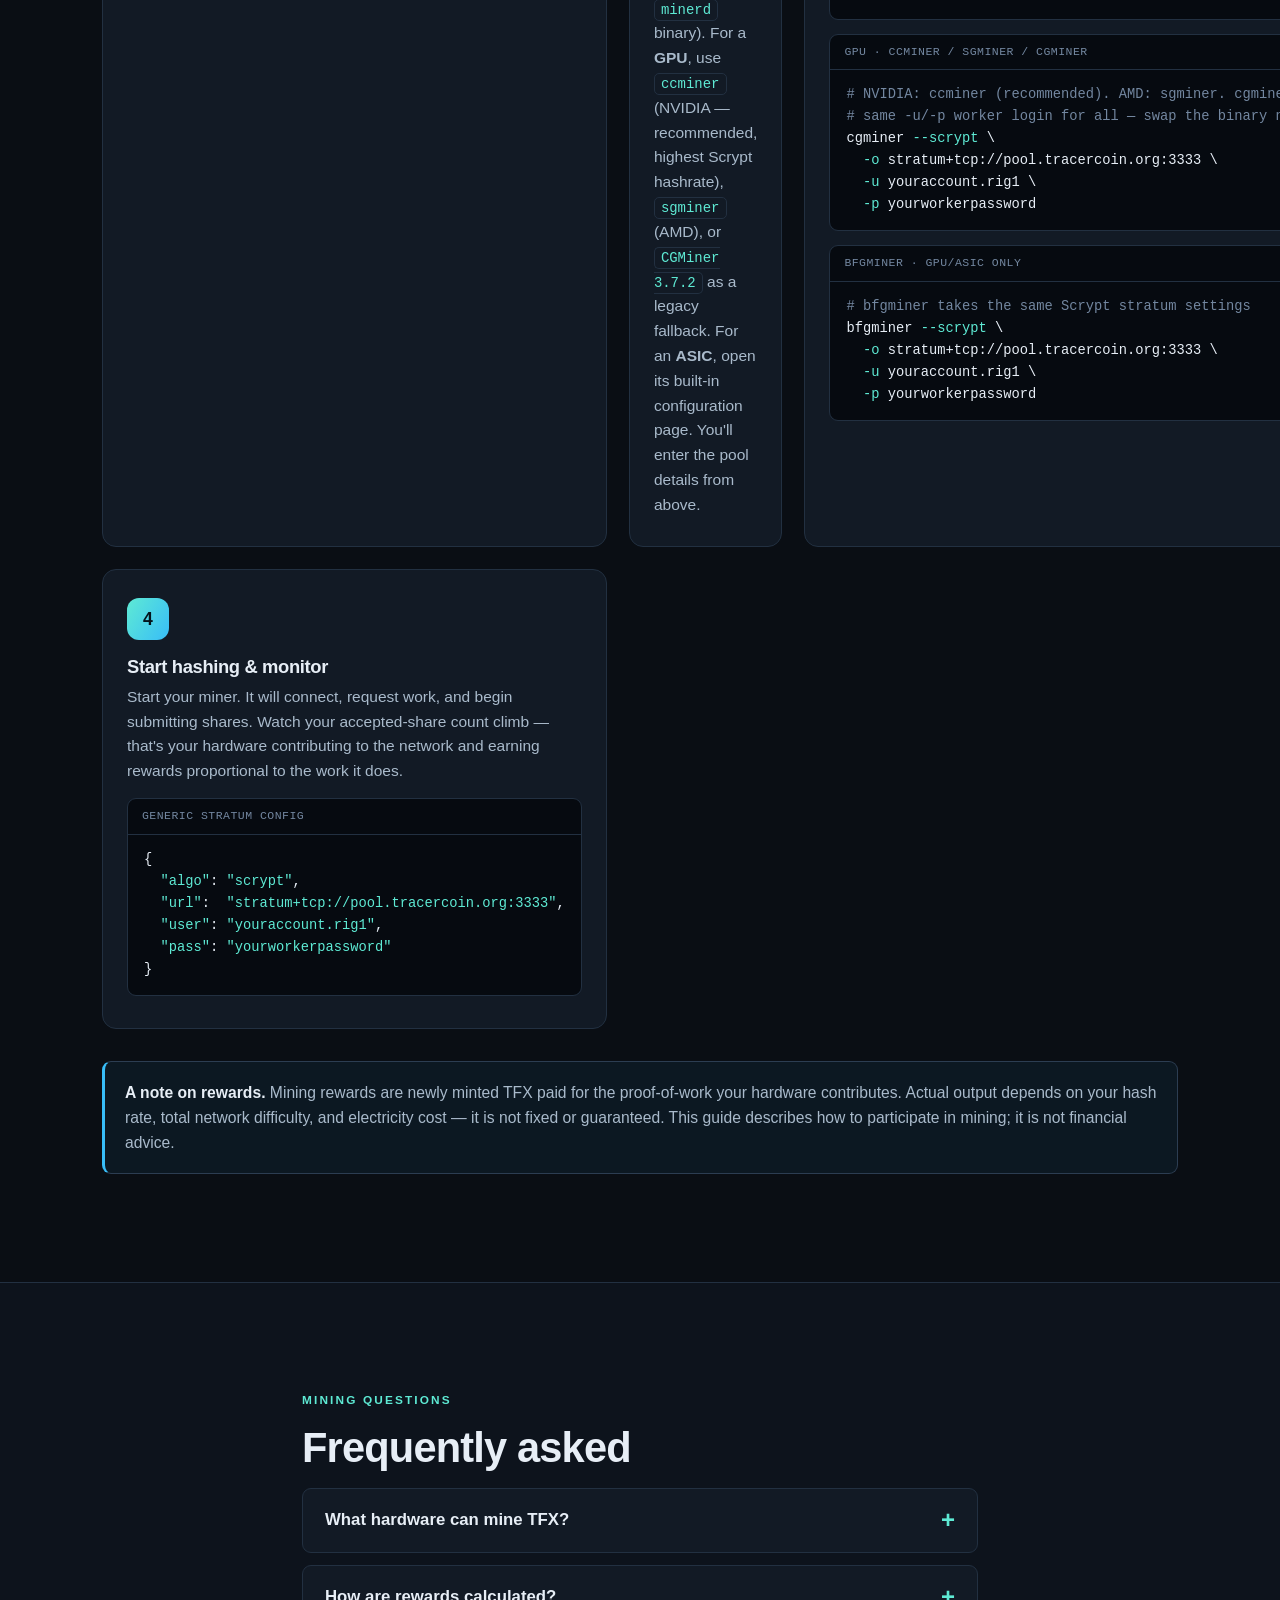
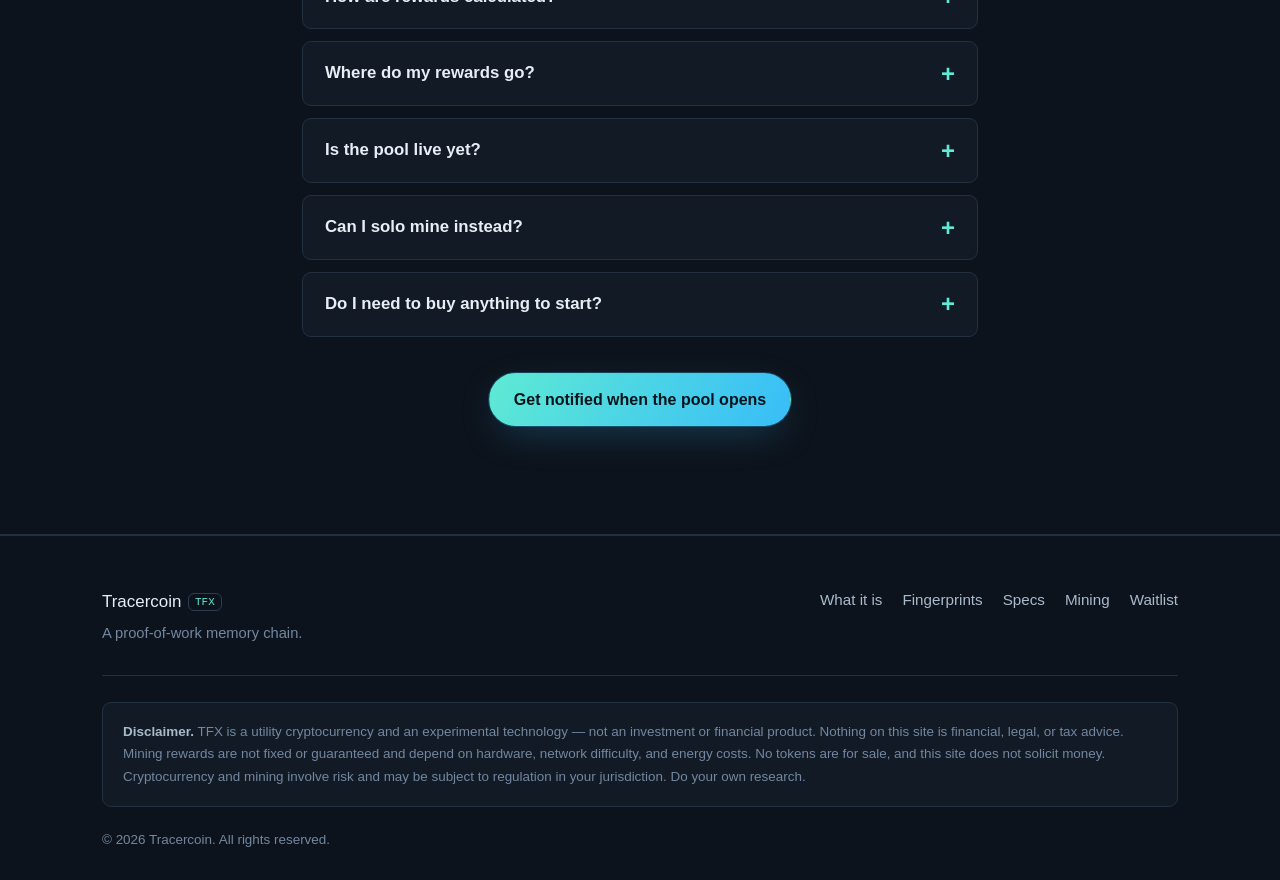
==== commit 8596fc81: "Docs: give sgminer (AMD) equal billing with ccminer (NVIDIA) as recommended GPU miners" ====
--- a/pool/index.html
+++ b/pool/index.html
@@ -253,10 +253,11 @@
               <svg viewBox="0 0 24 24" width="24" height="24"><rect x="3" y="6" width="18" height="10" rx="2" fill="none" stroke="currentColor" stroke-width="1.7"/><path d="M7 16v3M17 16v3M8 10h4M8 12h6" stroke="currentColor" stroke-width="1.7" stroke-linecap="round"/></svg>
             </div>
             <h3>GPU mining (Scrypt)</h3>
-            <p>Most DIY GPU rigs are NVIDIA, so <strong><span class="inline-code">ccminer</span> is the
-              recommended pick</strong> — it delivers the highest Scrypt hashrate on NVIDIA cards and needs
-              CUDA plus a recent NVIDIA driver. On <strong>AMD</strong>, use <span class="inline-code">sgminer</span>
-              (needs the OpenCL runtime from the AMD driver). <span class="inline-code">CGMiner 3.7.2</span> is only
+            <p><strong>Two GPU miners are recommended — pick the one for your card.</strong> On
+              <strong>NVIDIA</strong>, use <strong><span class="inline-code">ccminer</span></strong> (needs CUDA plus
+              a recent NVIDIA driver); on <strong>AMD</strong>, use <strong><span class="inline-code">sgminer</span></strong>
+              (needs the OpenCL runtime from the AMD driver). Both deliver the top Scrypt hashrate on their respective
+              GPUs. <span class="inline-code">CGMiner 3.7.2</span> is only
               a legacy fallback — current cgminer 4.x removed Scrypt GPU support entirely. Scrypt is memory-hard,
               so you need enough VRAM plus tuning (intensity, thread-concurrency, worksize) and an adequate PSU
               and cooling.</p>
